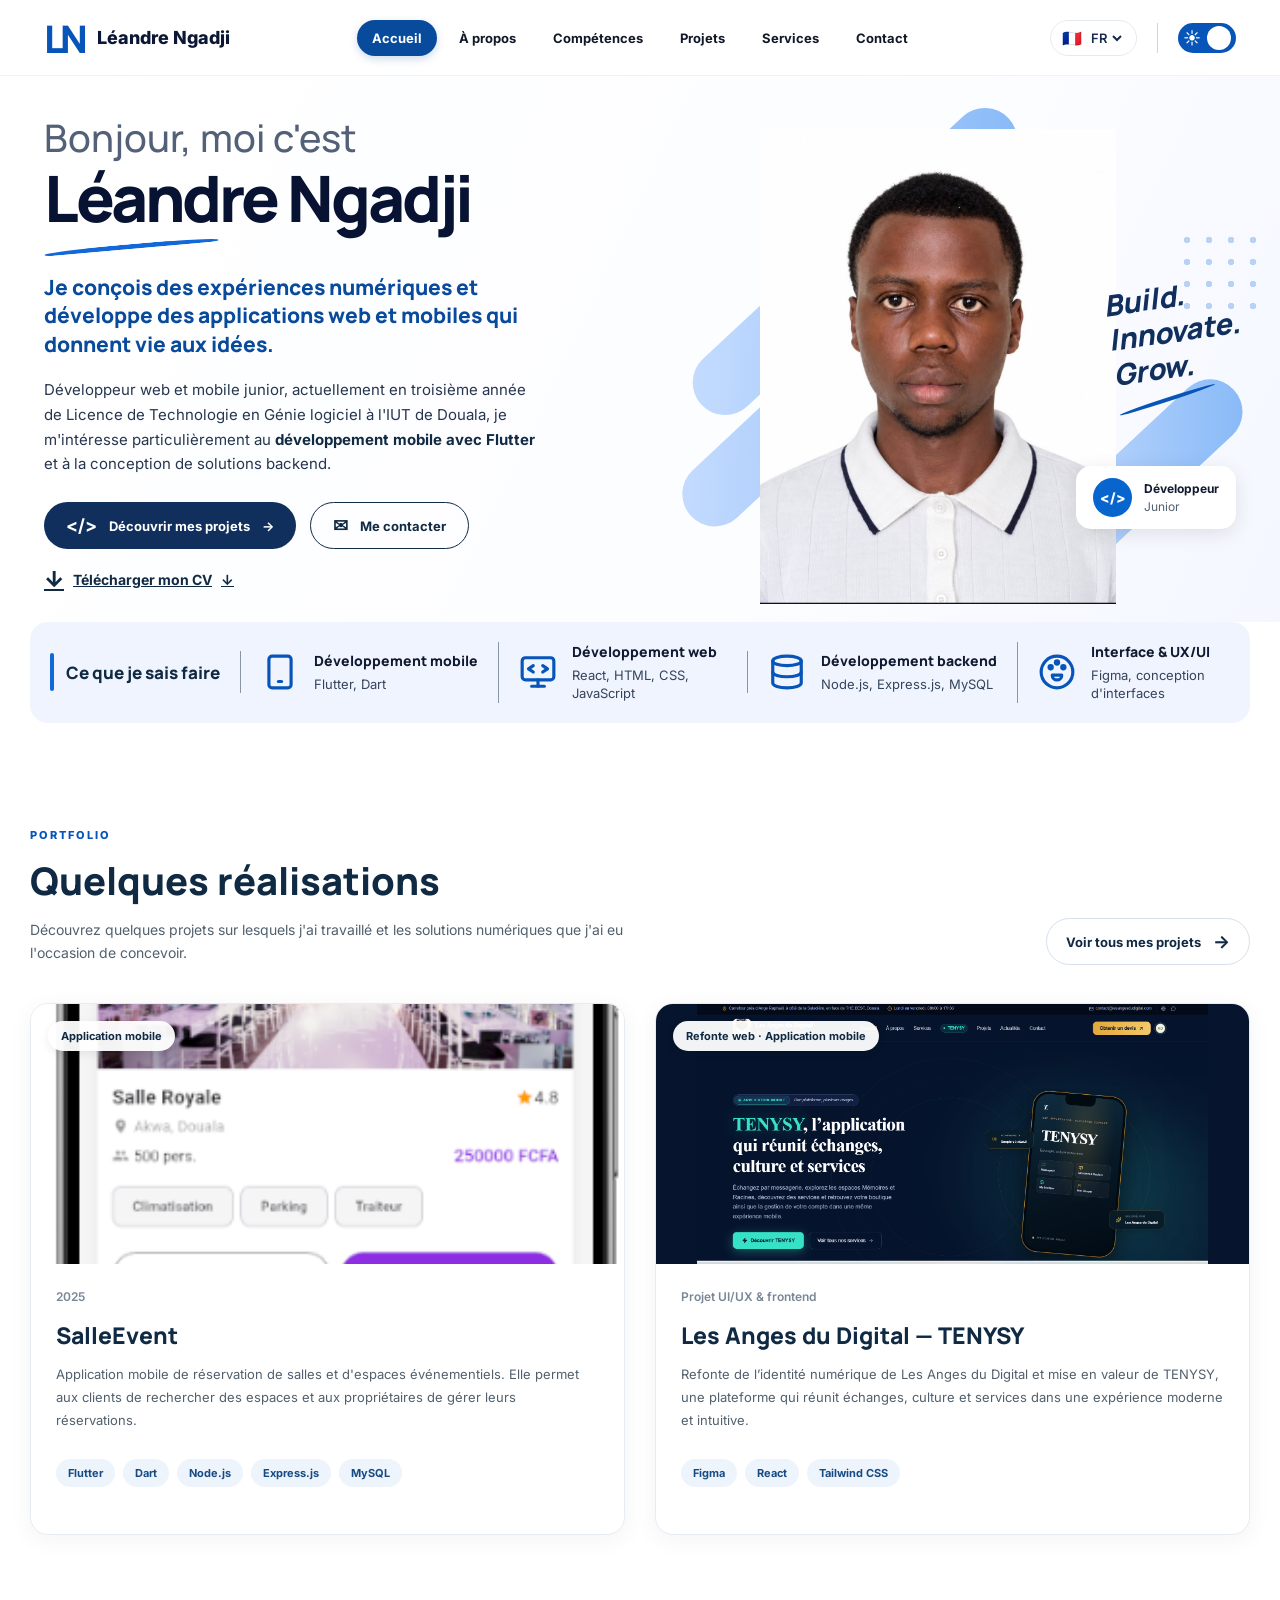
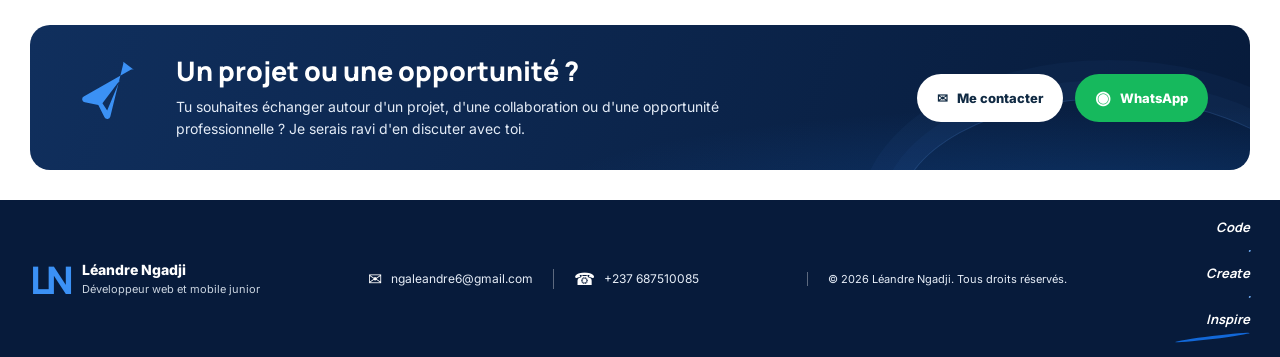
==== index.html @ 463a4f99 "final1" ====
<!DOCTYPE html>
<html lang="fr">

<head>
    <meta charset="UTF-8">
    <meta name="viewport" content="width=device-width, initial-scale=1.0">

    <meta name="description"
        content="Portfolio de Léandre Ngadji, développeur web et mobile junior spécialisé en Flutter, Dart, Node.js et Express.js à Douala, Cameroun.">

    <title>Léandre Ngadji | Développeur Mobile & Backend Junior</title>

    <!-- GOOGLE FONTS -->
    <link rel="preconnect" href="https://fonts.googleapis.com">
    <link rel="preconnect" href="https://fonts.gstatic.com" crossorigin>

    <link href="https://fonts.googleapis.com/css2?family=Inter:wght@400;500;600;700;800&family=Manrope:wght@400;500;600;700;800&display=swap"
        rel="stylesheet">

    <!-- CSS -->
    <link rel="stylesheet" href="assets/css/style.css">
</head>

<body>

    <!-- ================= NAVBAR ================= -->

    <header class="navbar">

        <div class="nav-container">

            <a href="index.html" class="logo" aria-label="Accueil — Léandre Ngadji">

                <span class="logo-icon">LN</span>

                <span class="logo-name">Léandre Ngadji</span>

            </a>

            <nav class="nav-menu" id="navMenu">

                <a href="index.html" class="nav-link active">Accueil</a>
                <a href="about.html" class="nav-link">À propos</a>
                <a href="skills.html" class="nav-link">Compétences</a>
                <a href="projects.html" class="nav-link">Projets</a>
                <a href="services.html" class="nav-link">Services</a>
                <a href="contact.html" class="nav-link">Contact</a>

            </nav>

            <div class="nav-options">

                <div class="language-selector">

                    <span>🇫🇷</span>

                    <select id="languageSelect" aria-label="Choisir la langue">
                        <option value="fr">FR</option>
                        <option value="en">EN</option>
                    </select>

                </div>

                <span class="nav-separator"></span>

                <button class="theme-toggle" id="themeToggle"
                    aria-label="Changer de thème">

                    <span class="theme-icon">☀</span>
                    <span class="theme-circle"></span>

                </button>

            </div>

            <button class="hamburger" id="hamburger"
                aria-label="Ouvrir le menu"
                aria-expanded="false">

                <span></span>
                <span></span>
                <span></span>

            </button>

        </div>

    </header>


    <main>

        <!-- ================= HERO ================= -->

        <section class="hero" id="accueil">

            <div class="hero-container">

                <div class="hero-content">

                    <p class="hero-greeting">
                        Bonjour, moi c'est
                    </p>

                    <h1>Léandre Ngadji</h1>

                    <div class="hero-underline"></div>

                    <h2 class="hero-headline">

                        Je conçois des expériences numériques
                        et développe des applications web et mobiles
                        qui donnent vie aux idées.

                    </h2>

                    <p class="hero-description">

                        Développeur web et mobile junior, actuellement
                        en troisième année de Licence de Technologie
                        en Génie logiciel à l'IUT de Douala,
                        je m'intéresse particulièrement au
                        <strong>développement mobile avec Flutter</strong>
                        et à la conception de solutions backend.

                    </p>

                    <div class="hero-actions">

                        <a href="projects.html" class="btn btn-primary">

                            <span class="btn-icon">&lt;/&gt;</span>

                            Découvrir mes projets

                            <span>→</span>

                        </a>

                        <a href="contact.html" class="btn btn-outline">

                            <span class="btn-icon">✉</span>

                            Me contacter

                        </a>

                    </div>

                    <a class="hero-cv" href="assets/docs/CV_Leandre_Ngadji.pdf" download="CV_Leandre_Ngadji.pdf" aria-label="Télécharger mon CV">

                        <span class="cv-icon">↓</span>
                        <span>Télécharger mon CV</span>
                        <span>↓</span>

                    </a>

                </div>


                <!-- PORTRAIT -->

                <div class="hero-visual">

                    <div class="hero-shape shape-one"></div>
                    <div class="hero-shape shape-two"></div>
                    <div class="hero-shape shape-three"></div>

                    <div class="hero-image-wrapper">

                        <img
                            src="assets/images/portrait.jpeg"
                            alt="Portrait professionnel de Léandre Ngadji"
                            class="hero-image">

                    </div>

                    <div class="hero-signature">

                        <span>Build.</span>
                        <span>Innovate.</span>
                        <span>Grow.</span>

                        <div class="signature-line"></div>

                    </div>

                    <div class="hero-badge">

                        <div class="badge-icon">&lt;/&gt;</div>

                        <div class="badge-text">

                            <strong>Développeur</strong>
                            <span>Junior</span>

                        </div>

                    </div>

                    <div class="hero-dots"></div>

                </div>

            </div>

        </section>


        <!-- ================= EXPERTISE ================= -->

        <section class="expertise" id="competences">

            <div class="expertise-container">

                <div class="expertise-title">

                    <span class="expertise-title-line"></span>

                    <h2>Ce que je sais faire</h2>

                </div>


                <!-- MOBILE -->

                <div class="expertise-item">

                    <div class="expertise-icon">

                        <svg viewBox="0 0 24 24" fill="none"
                            stroke="currentColor" stroke-width="2"
                            stroke-linecap="round" stroke-linejoin="round">

                            <rect x="5" y="2" width="14" height="20" rx="2"></rect>
                            <line x1="11" y1="18" x2="13" y2="18"></line>

                        </svg>

                    </div>

                    <div class="expertise-info">

                        <h3>Développement mobile</h3>
                        <p>Flutter, Dart</p>

                    </div>

                </div>


                <!-- WEB -->

                <div class="expertise-item">

                    <div class="expertise-icon">

                        <svg viewBox="0 0 24 24" fill="none"
                            stroke="currentColor" stroke-width="2"
                            stroke-linecap="round" stroke-linejoin="round">

                            <rect x="2" y="3" width="20" height="14" rx="2"></rect>
                            <path d="M8 21h8"></path>
                            <path d="M12 17v4"></path>
                            <path d="m9 8-3 2 3 2"></path>
                            <path d="m15 8 3 2-3 2"></path>

                        </svg>

                    </div>

                    <div class="expertise-info">

                        <h3>Développement web</h3>
                        <p>React, HTML, CSS, JavaScript</p>

                    </div>

                </div>


                <!-- BACKEND -->

                <div class="expertise-item">

                    <div class="expertise-icon">

                        <svg viewBox="0 0 24 24" fill="none"
                            stroke="currentColor" stroke-width="2"
                            stroke-linecap="round" stroke-linejoin="round">

                            <ellipse cx="12" cy="5" rx="9" ry="3"></ellipse>
                            <path d="M3 5v14c0 1.7 4 3 9 3s9-1.3 9-3V5"></path>
                            <path d="M3 12c0 1.7 4 3 9 3s9-1.3 9-3"></path>

                        </svg>

                    </div>

                    <div class="expertise-info">

                        <h3>Développement backend</h3>
                        <p>Node.js, Express.js, MySQL</p>

                    </div>

                </div>


                <!-- DESIGN -->

                <div class="expertise-item">

                    <div class="expertise-icon">

                        <svg viewBox="0 0 24 24" fill="none"
                            stroke="currentColor" stroke-width="2"
                            stroke-linecap="round" stroke-linejoin="round">

                            <circle cx="12" cy="12" r="10"></circle>
                            <circle cx="8" cy="9" r="1"></circle>
                            <circle cx="12" cy="6" r="1"></circle>
                            <circle cx="16" cy="9" r="1"></circle>
                            <path d="M12 17a3 3 0 0 0 3-3h-6a3 3 0 0 0 3 3z"></path>

                        </svg>

                    </div>

                    <div class="expertise-info">

                        <h3>Interface & UX/UI</h3>
                        <p>Figma, conception d'interfaces</p>

                    </div>

                </div>

            </div>

        </section>


        <!-- ================= PROJETS ================= -->

        <section class="projects-section" id="projets">

            <div class="projects-container">


                <!-- EN-TETE -->

                <div class="projects-header">

                    <div class="projects-heading">

                        <span class="section-label">PORTFOLIO</span>

                        <h2>Quelques réalisations</h2>

                        <p>
                            Découvrez quelques projets sur lesquels
                            j'ai travaillé et les solutions numériques
                            que j'ai eu l'occasion de concevoir.
                        </p>

                    </div>

                    <a href="projects.html" class="projects-all">

                        Voir tous mes projets

                        <span>→</span>

                    </a>

                </div>


                <!-- CARTES -->

                <div class="projects-grid">

                    <!-- PROJET SALLEEVENT -->

                    <article class="project-card">

                        <div class="project-image">

                            <img
                                src="assets/projects/salle-event.png"
                                alt="Aperçu de l'application mobile SalleEvent"
                                loading="lazy">

                            <span class="project-category">
                                Application mobile
                            </span>

                        </div>

                        <div class="project-content">

                            <div class="project-top">
                                <span class="project-period">2025</span>
                            </div>

                            <h3>SalleEvent</h3>

                            <p class="project-description">

                                Application mobile de réservation
                                de salles et d'espaces événementiels.
                                Elle permet aux clients de rechercher
                                des espaces et aux propriétaires
                                de gérer leurs réservations.

                            </p>


                            <div class="project-technologies">

                                <span>Flutter</span>
                                <span>Dart</span>
                                <span>Node.js</span>
                                <span>Express.js</span>
                                <span>MySQL</span>

                            </div>


                        </div>

                    </article>

                    <!-- PROJET LES ANGES DU DIGITAL / TENYSY -->

                    <article class="project-card">

                        <div class="project-image project-image-tenysy">

                            <img
                                src="assets/projects/TENYSY.png"
                                alt="Capture de la page d’accueil TENYSY présentant l’application mobile et ses espaces de services"
                                loading="lazy">

                            <span class="project-category">
                                Refonte web · Application mobile
                            </span>

                        </div>

                        <div class="project-content">

                            <div class="project-top">
                                <span class="project-period">Projet UI/UX &amp; frontend</span>
                            </div>

                            <h3>Les Anges du Digital — TENYSY</h3>

                            <p class="project-description">
                                Refonte de l’identité numérique de Les Anges du Digital et mise en valeur de TENYSY, une plateforme qui réunit échanges, culture et services dans une expérience moderne et intuitive.
                            </p>

                            <div class="project-technologies">
                                <span>Figma</span>
                                <span>React</span>
                                <span>Tailwind CSS</span>
                            </div>

                        </div>

                    </article>

                </div>

            </div>

        </section>

        <!-- ================= BANNIERE DE CONTACT ================= -->

        <section class="contact-banner" aria-labelledby="contactBannerTitle">
            <div class="contact-banner-inner">

                <div class="contact-banner-icon" aria-hidden="true">
                    <svg viewBox="0 0 24 24" fill="currentColor">
                        <path d="M21.7 3.3a1 1 0 0 0-1.05-.18L2.9 10.2a1.1 1.1 0 0 0 .08 2.08l4.6 1.55 1.55 4.6a1.1 1.1 0 0 0 2.08.08l7.08-17.75a1 1 0 0 0-.59-1.46ZM9.1 13.5l7.2-7.2-5.9 9.9-1.3-2.7Z"/>
                    </svg>
                </div>

                <div class="contact-banner-content">
                    <h2 id="contactBannerTitle">Un projet ou une opportunité ?</h2>
                    <p>
                        Tu souhaites échanger autour d'un projet, d'une collaboration
                        ou d'une opportunité professionnelle ? Je serais ravi d'en discuter avec toi.
                    </p>
                </div>

                <div class="contact-banner-actions">
                    <a href="contact.html" class="banner-button banner-button-light">
                        <span aria-hidden="true">✉</span>
                        Me contacter
                    </a>

                          <a href="https://wa.me/237687510085?text=Bonjour%20L%C3%A9andre%2C%20je%20vous%20contacte%20depuis%20votre%20portfolio."
                              class="banner-button banner-button-whatsapp"
                              target="_blank" rel="noopener noreferrer"
                              aria-label="Écrire à Léandre sur WhatsApp">
                        <span class="whatsapp-symbol" aria-hidden="true">◉</span>
                        WhatsApp
                    </a>
                </div>

            </div>
        </section>


        <!-- ================= FOOTER ================= -->

        <footer class="site-footer">
            <div class="footer-container">

                <a href="index.html" class="footer-brand" aria-label="Retour à l'accueil">
                    <span class="footer-logo">LN</span>
                    <span class="footer-brand-text">
                        <strong>Léandre Ngadji</strong>
                        <small>Développeur web et mobile junior</small>
                    </span>
                </a>

                <div class="footer-contact">
                    <a href="mailto:ngaleandre6@gmail.com" class="footer-contact-item">
                        <span aria-hidden="true">✉</span>
                        <span>ngaleandre6@gmail.com</span>
                    </a>

                    <a href="tel:+237687510085" class="footer-contact-item">
                        <span aria-hidden="true">☎</span>
                        <span>+237 687510085</span>
                    </a>
                </div>

                <p class="footer-copyright">
                    © 2026 Léandre Ngadji. Tous droits réservés.
                </p>

                <p class="footer-signature">
                    Code <span>·</span> Create <span>·</span> Inspire
                    <i></i>
                </p>

            </div>
        </footer>

    </main>


    <!-- JAVASCRIPT -->

    <script src="assets/js/main.js"></script>

</body>

</html>
---- assets/css/style.css ----
/* ==========================================
   1. VARIABLES
========================================== */

:root {
    --primary: #102A43;
    --secondary: #1F4E79;
    --blue: #0755B8;

    --white: #FFFFFF;
    --text: #172B4D;
    --gray: #52606D;

    --border: #E5EAF0;
    --background: #FFFFFF;
}


/* ==========================================
   2. RESET
========================================== */

* {
    margin: 0;
    padding: 0;
    box-sizing: border-box;
}

html {
    scroll-behavior: smooth;
}

body {
    font-family: 'Inter', sans-serif;
    background: var(--background);
    color: var(--text);
    overflow-x: hidden;
}

a {
    text-decoration: none;
    color: inherit;
}

button,
select {
    font-family: inherit;
}


/* ==========================================
   3. NAVBAR
========================================== */

.navbar {
    width: 100%;
    height: 76px;

    position: fixed;
    top: 0;
    left: 0;
    z-index: 1000;

    background: rgba(255, 255, 255, 0.92);
    backdrop-filter: blur(12px);

    border-bottom: 1px solid rgba(229, 234, 240, 0.6);
}

.nav-container {
    max-width: 1440px;
    height: 100%;

    margin: auto;
    padding: 0 44px;

    display: flex;
    align-items: center;
    justify-content: space-between;
}


/* LOGO */

.logo {
    display: flex;
    align-items: center;
    gap: 14px;
    flex-shrink: 0;
}

.logo-icon {
    font-family: 'Manrope', sans-serif;
    font-size: 38px;
    font-weight: 800;
    letter-spacing: -5px;
    color: var(--blue);
}

.logo-name {
    font-size: 18px;
    font-weight: 800;
    color: #0B1735;
}


/* NAVIGATION */

.nav-menu {
    display: flex;
    align-items: center;
    gap: 7px;
}

.nav-link {
    font-size: 13px;
    font-weight: 700;

    padding: 10px 15px;
    border-radius: 30px;

    color: #111827;
    transition: 0.3s ease;
}

.nav-link:hover {
    color: var(--blue);
    background: #EFF5FF;
}

.nav-link.active {
    background: #084A9B;
    color: white;
    box-shadow: 0 3px 8px rgba(8, 74, 155, 0.2);
}


/* OPTIONS */

.nav-options {
    display: flex;
    align-items: center;
    gap: 20px;
}


/* LANGUE */

.language-selector {
    display: flex;
    align-items: center;
    gap: 5px;

    padding: 7px 11px;

    border: 1px solid var(--border);
    border-radius: 25px;
}

.language-selector select {
    border: none;
    outline: none;
    background: transparent;

    font-size: 13px;
    font-weight: 600;
    color: var(--text);
    cursor: pointer;
}


/* SEPARATEUR */

.nav-separator {
    height: 30px;
    width: 1px;
    background: #CBD5E1;
}


/* THEME */

.theme-toggle {
    width: 58px;
    height: 30px;

    border: none;
    border-radius: 30px;
    background: #0755B8;

    display: flex;
    align-items: center;
    justify-content: space-between;

    padding: 3px 5px;
    cursor: pointer;
}

.theme-icon {
    color: white;
    font-size: 17px;
}

.theme-circle {
    width: 24px;
    height: 24px;

    border-radius: 50%;
    background: white;

    transition: 0.3s ease;
}


/* HAMBURGER */

.hamburger {
    display: none;
    background: none;
    border: none;
    cursor: pointer;
}

.hamburger span {
    display: block;

    width: 25px;
    height: 2px;

    margin: 5px;

    background: var(--primary);
    transition: 0.3s;
}


/* ==========================================
   4. HERO
========================================== */

.hero {
    width: 100%;
    min-height: 590px;

    padding-top: 76px;

    background: linear-gradient(
        115deg,
        #FFFFFF 0%,
        #FCFDFF 65%,
        #F4F7FF 100%
    );

    overflow: hidden;
}

.hero-container {
    max-width: 1440px;
    min-height: 514px;

    margin: auto;
    padding: 35px 44px 0;

    display: grid;
    grid-template-columns: 1fr 1fr;
    align-items: center;
}


/* HERO CONTENT */

.hero-content {
    position: relative;
    z-index: 5;
    padding-bottom: 30px;
}

.hero-greeting {
    font-family: 'Manrope', sans-serif;
    font-size: clamp(28px, 3vw, 38px);
    font-weight: 500;

    color: #526078;
    margin-bottom: 0;
}

.hero-content h1 {
    font-family: 'Manrope', sans-serif;
    font-size: clamp(43px, 5vw, 72px);

    line-height: 1.08;
    letter-spacing: -3px;
    font-weight: 800;

    color: #081333;
}

.hero-underline {
    width: 175px;
    height: 7px;

    margin-top: 12px;
    margin-bottom: 22px;

    border-top: 5px solid #1268D8;
    border-radius: 50%;

    transform: rotate(-5deg);
}

.hero-headline {
    max-width: 500px;

    font-family: 'Manrope', sans-serif;
    font-size: 21px;

    line-height: 1.35;
    font-weight: 800;

    color: #084A9B;
    margin-bottom: 20px;
}

.hero-description {
    max-width: 500px;

    font-size: 15px;
    line-height: 1.65;

    color: #26364F;
    margin-bottom: 25px;
}

.hero-description strong {
    font-weight: 700;
    color: #102A43;
}


/* HERO BUTTONS */

.hero-actions {
    display: flex;
    align-items: center;
    flex-wrap: wrap;
    gap: 14px;
}

.btn {
    min-height: 47px;

    display: inline-flex;
    align-items: center;
    justify-content: center;
    gap: 12px;

    padding: 0 22px;

    border-radius: 30px;

    font-size: 13px;
    font-weight: 700;

    transition: 0.3s ease;
}

.btn-primary {
    background: #102F5D;
    color: white;
}

.btn-primary:hover {
    background: #0755B8;
    transform: translateY(-3px);
    box-shadow: 0 8px 20px rgba(16, 47, 93, 0.2);
}

.btn-outline {
    border: 1.5px solid #102A43;
    color: #102A43;
    background: transparent;
}

.btn-outline:hover {
    background: #102A43;
    color: white;
    transform: translateY(-3px);
}

.btn-icon {
    font-size: 18px;
}


/* CV */

.hero-cv {
    display: inline-flex;
    align-items: center;
    gap: 9px;

    margin-top: 17px;

    font-size: 14px;
    font-weight: 700;

    color: #102A43;
    text-decoration: underline;

    cursor: pointer;
}

.hero-cv:hover,
.about-cv:hover {
    opacity: 0.9;
}

.cv-icon {
    font-size: 22px;
    font-weight: 800;
}


/* HERO VISUAL */

.hero-visual {
    height: 475px;

    position: relative;

    display: flex;
    align-items: flex-end;
    justify-content: center;
}

.hero-image-wrapper {
    width: 100%;
    height: 100%;

    position: relative;
    z-index: 2;

    display: flex;
    justify-content: center;
    align-items: flex-end;
}

.hero-image {
    width: auto;
    max-width: 100%;
    height: 100%;

    object-fit: contain;
    object-position: center bottom;

    position: relative;
    z-index: 2;
}


/* FORMES GRAPHIQUES */

.hero-shape {
    position: absolute;

    background: linear-gradient(
        135deg,
        #B9D4FF,
        #69A8F4
    );

    border-radius: 100px;
    opacity: 0.8;
}

.shape-one {
    width: 420px;
    height: 65px;

    top: 100px;
    left: 5px;

    transform: rotate(-43deg);
}

.shape-two {
    width: 380px;
    height: 65px;

    top: 225px;
    left: 0;

    transform: rotate(-43deg);
}

.shape-three {
    width: 240px;
    height: 65px;

    top: 310px;
    right: -30px;

    transform: rotate(-43deg);
}


/* SIGNATURE */

.hero-signature {
    position: absolute;

    right: -5px;
    top: 150px;

    z-index: 4;

    display: flex;
    flex-direction: column;

    font-family: 'Manrope', sans-serif;
    font-size: 29px;

    font-weight: 800;
    font-style: italic;
    line-height: 1.2;

    color: #102F5D;

    transform: rotate(-8deg);
}

.signature-line {
    width: 100px;
    height: 4px;

    margin-top: 13px;

    background: #0755B8;
    border-radius: 50%;

    transform: rotate(-10deg);
}


/* BADGE */

.hero-badge {
    position: absolute;

    right: 0;
    bottom: 75px;

    z-index: 5;

    display: flex;
    align-items: center;
    gap: 12px;

    padding: 12px 17px;

    background: white;
    border-radius: 15px;

    box-shadow: 0 5px 20px rgba(0, 0, 0, 0.1);
}

.badge-icon {
    width: 39px;
    height: 39px;

    display: flex;
    align-items: center;
    justify-content: center;

    border-radius: 50%;
    background: #0865CE;

    color: white;
    font-weight: 800;
    font-size: 14px;
}

.badge-text {
    display: flex;
    flex-direction: column;
    gap: 3px;

    font-size: 12px;
}

.badge-text strong {
    color: #101A30;
}

.badge-text span {
    color: #52606D;
}


/* POINTS DECORATIFS */

.hero-dots {
    position: absolute;

    width: 80px;
    height: 80px;

    top: 100px;
    right: -20px;

    z-index: 1;

    background-image: radial-gradient(
        #B9D1F5 3px,
        transparent 3px
    );

    background-size: 22px 22px;
}


/* ==========================================
   5. EXPERTISE
========================================== */

.expertise {
    width: 100%;
    padding: 0 30px 25px;
    background: var(--background);
}

.expertise-container {
    max-width: 1380px;
    min-height: 85px;

    margin: auto;
    padding: 20px;

    display: grid;

    grid-template-columns:
        1.1fr 1.3fr 1.7fr 1.7fr 1.4fr;

    align-items: center;

    background: #F0F4FF;
    border-radius: 18px;
}


/* TITRE */

.expertise-title {
    display: flex;
    align-items: center;
    gap: 12px;

    padding-right: 20px;
}

.expertise-title-line {
    width: 4px;
    height: 38px;

    background: #1268D8;
    border-radius: 5px;

    flex-shrink: 0;
}

.expertise-title h2 {
    font-family: 'Manrope', sans-serif;
    font-size: 17px;
    font-weight: 800;

    color: #102A43;
    white-space: nowrap;
}


/* ELEMENTS */

.expertise-item {
    min-height: 42px;

    padding: 0 20px;

    display: flex;
    align-items: center;
    gap: 15px;

    border-left: 1px solid #8995A8;

    transition: transform 0.3s ease;
}

.expertise-item:hover {
    transform: translateY(-3px);
}


/* ICONES */

.expertise-icon {
    width: 38px;
    height: 38px;

    flex-shrink: 0;
    color: #0755B8;
}

.expertise-icon svg {
    width: 100%;
    height: 100%;
}


/* INFORMATIONS */

.expertise-info h3 {
    font-family: 'Manrope', sans-serif;
    font-size: 14px;
    font-weight: 800;

    color: #101A30;
    margin-bottom: 5px;

    white-space: nowrap;
}

.expertise-info p {
    font-size: 13px;
    color: #35445C;
    line-height: 1.4;
}


/* ==========================================
   6. PROJETS
========================================== */

.projects-section {
    width: 100%;
    padding: 75px 30px 90px;
    background: var(--background);
}

.projects-container {
    max-width: 1380px;
    margin: auto;
}


/* EN-TETE */

.projects-header {
    display: flex;
    justify-content: space-between;
    align-items: flex-end;
    gap: 30px;

    margin-bottom: 38px;
}

.section-label {
    display: inline-block;

    font-size: 11px;
    font-weight: 800;
    letter-spacing: 2px;

    color: #0755B8;

    margin-bottom: 12px;
}

.projects-heading h2 {
    font-family: 'Manrope', sans-serif;
    font-size: clamp(28px, 3vw, 38px);
    font-weight: 800;

    color: #102A43;

    margin-bottom: 12px;
}

.projects-heading p {
    max-width: 600px;

    font-size: 14px;
    line-height: 1.7;

    color: #52606D;
}


/* LIEN TOUS LES PROJETS */

.projects-all {
    display: inline-flex;
    align-items: center;
    gap: 12px;

    flex-shrink: 0;

    padding: 12px 19px;

    border: 1px solid #D6E0EC;
    border-radius: 30px;

    color: #102A43;

    font-size: 13px;
    font-weight: 700;

    transition: 0.3s ease;
}

.projects-all:hover {
    background: #102F5D;
    border-color: #102F5D;
    color: white;

    transform: translateY(-3px);
}

.projects-all span {
    font-size: 18px;
}


/* GRILLE */

.projects-grid {
    display: grid;
    grid-template-columns: repeat(2, minmax(0, 1fr));
    gap: 30px;
}


/* CARTE */

.project-card {
    overflow: hidden;

    background: white;

    border: 1px solid #E7ECF3;
    border-radius: 18px;

    box-shadow: 0 5px 25px rgba(16, 42, 67, 0.05);

    transition: transform 0.3s ease, box-shadow 0.3s ease;
}

.project-card:hover {
    transform: translateY(-7px);

    box-shadow: 0 15px 35px rgba(16, 42, 67, 0.1);
}


/* IMAGE */

.project-image {
    height: 260px;

    position: relative;
    overflow: hidden;

    background: #EAF0F8;
}

.project-image img {
    width: 100%;
    height: 100%;

    display: block;

    object-fit: cover;

    transition: transform 0.5s ease;
}

.project-image-portrait {
    background: #eef3fa;
}

.project-image-tenysy {
    background: #06152d;
}

.project-image-landing {
    background: #f3f6f7;
}

.project-image-landing img {
    object-fit: contain;
}

.project-image-tenysy img {
    object-fit: contain;
}

.project-card:hover .project-image.project-image-tenysy img {
    transform: none;
}

.project-card:hover .project-image.project-image-landing img {
    transform: none;
}

.project-image img.portrait-project-image {
    width: auto;
    max-width: 100%;
    object-fit: contain;
}

.project-card:hover .project-image img {
    transform: scale(1.04);
}


/* CATEGORIE */

.project-category {
    position: absolute;

    top: 17px;
    left: 17px;

    padding: 8px 13px;

    background: rgba(255, 255, 255, 0.95);

    border-radius: 20px;

    color: #102A43;

    font-size: 11px;
    font-weight: 700;

    box-shadow: 0 3px 10px rgba(0, 0, 0, 0.08);
}


/* CONTENU */

.project-content {
    padding: 25px;
}

.project-top {
    display: flex;
    justify-content: space-between;
    align-items: center;

    margin-bottom: 15px;
}

.project-number {
    font-size: 11px;
    font-weight: 800;
    letter-spacing: 1px;

    color: #0755B8;
}

.project-period {
    font-size: 12px;
    font-weight: 600;

    color: #7A8797;
}

.project-content h3 {
    font-family: 'Manrope', sans-serif;
    font-size: 23px;
    font-weight: 800;

    color: #102A43;

    margin-bottom: 12px;
}

.project-description {
    min-height: 76px;

    font-size: 13px;
    line-height: 1.75;

    color: #52606D;

    margin-bottom: 20px;
}


/* TECHNOLOGIES */

.project-technologies {
    display: flex;
    flex-wrap: wrap;
    gap: 8px;

    margin-bottom: 22px;
}

.project-technologies span {
    padding: 7px 12px;

    border-radius: 20px;

    background: #EEF4FC;

    color: #164B84;

    font-size: 11px;
    font-weight: 700;
}


/* LIEN PROJET */

.project-link {
    display: inline-flex;
    align-items: center;
    gap: 10px;

    padding-top: 17px;

    border-top: 1px solid #E7ECF3;

    width: 100%;

    color: #0755B8;

    font-size: 13px;
    font-weight: 800;

    transition: 0.3s ease;
}

.project-link:hover {
    color: #102A43;
    gap: 16px;
}

.project-link span {
    font-size: 18px;
}


/* ==========================================
   7. RESPONSIVE TABLETTE
========================================== */

@media (min-width: 851px) and (max-width: 900px) {
    .navbar {
        height: 70px;
    }

    .nav-container {
        padding: 0 22px;
    }

    .nav-menu {
        position: absolute;
        top: 70px;
        left: 0;
        width: 100%;
        padding: 15px 22px;
        display: flex;
        flex-direction: column;
        align-items: stretch;
        gap: 5px;
        background: #fff;
        box-shadow: 0 10px 20px rgba(0, 0, 0, 0.05);
        opacity: 0;
        visibility: hidden;
        transform: translateY(-10px);
        transition: 0.3s ease;
    }

    .nav-menu.show {
        opacity: 1;
        visibility: visible;
        transform: translateY(0);
    }

    .nav-link {
        padding: 13px 15px;
        font-size: 14px;
    }

    .nav-options {
        margin-left: auto;
        margin-right: 20px;
    }

    .hamburger {
        width: 44px;
        height: 44px;
        display: grid;
        place-content: center;
        flex: 0 0 44px;
    }

    .hamburger span {
        width: 24px;
        margin: 3px 0;
    }
}

@media (max-width: 1100px) {

    .nav-container {
        padding: 0 25px;
    }

    .nav-menu {
        gap: 0;
    }

    .nav-link {
        padding: 9px 10px;
        font-size: 12px;
    }

    .nav-options {
        gap: 12px;
    }

    .hero-container {
        padding-left: 30px;
        padding-right: 30px;
    }

    .hero-content h1 {
        font-size: 52px;
    }

    .hero-headline {
        font-size: 18px;
    }

    .hero-description {
        font-size: 14px;
    }

    .hero-signature {
        right: -10px;
        font-size: 23px;
    }

    .hero-badge {
        right: -5px;
    }

    .expertise-container {
        grid-template-columns: repeat(2, 1fr);
        gap: 25px 10px;
        padding: 25px;
    }

    .expertise-title {
        grid-column: 1 / -1;
        padding-bottom: 15px;
        border-bottom: 1px solid #D5DEEF;
    }

    .expertise-item {
        border-left: none;
        padding: 0 10px;
    }

}


/* ==========================================
   8. RESPONSIVE MOBILE
========================================== */

@media (max-width: 850px) {

    /* NAVBAR */

    .navbar {
        height: 70px;
    }

    .nav-container {
        padding: 0 22px;
    }

    .nav-menu {
        position: absolute;

        top: 70px;
        left: 0;

        width: 100%;

        background: white;

        display: flex;
        flex-direction: column;
        align-items: stretch;

        padding: 15px 22px;
        gap: 5px;

        box-shadow: 0 10px 20px rgba(0, 0, 0, 0.05);

        opacity: 0;
        visibility: hidden;

        transform: translateY(-10px);

        transition: 0.3s ease;
    }

    .nav-menu.show {
        opacity: 1;
        visibility: visible;
        transform: translateY(0);
    }

    .nav-link {
        padding: 13px 15px;
        font-size: 14px;
    }

    .nav-options {
        margin-left: auto;
        margin-right: 20px;
    }

    .hamburger {
        width: 44px;
        height: 44px;
        display: grid;
        place-content: center;
        flex: 0 0 44px;
    }

    .hamburger span {
        width: 24px;
        margin: 3px 0;
    }


    /* HERO */

    .hero {
        padding-top: 70px;
    }

    .hero-container {
        grid-template-columns: 1fr;

        padding: 45px 30px 0;

        text-align: center;
    }

    .hero-content {
        padding-bottom: 10px;
    }

    .hero-greeting {
        font-size: 30px;
    }

    .hero-content h1 {
        font-size: clamp(42px, 9vw, 60px);
        letter-spacing: -2px;
    }

    .hero-underline {
        margin-left: auto;
        margin-right: auto;
    }

    .hero-headline {
        margin-left: auto;
        margin-right: auto;
        font-size: 20px;
    }

    .hero-description {
        margin-left: auto;
        margin-right: auto;
        font-size: 14px;
    }

    .hero-actions {
        justify-content: center;
    }

    .hero-cv {
        justify-content: center;
    }

    .hero-visual {
        height: 430px;
        max-width: 500px;
        width: 100%;

        margin: 30px auto 0;
    }

    .hero-signature {
        right: 0;
        top: 100px;
        font-size: 22px;
    }

    .hero-badge {
        right: 0;
        bottom: 45px;
    }

    /* PROJETS */

    .projects-section {
        padding: 60px 25px 70px;
    }

    .projects-grid {
        gap: 20px;
    }

    .project-image {
        height: 210px;
    }

    .project-content {
        padding: 20px;
    }

    .project-content h3 {
        font-size: 20px;
    }

    .project-description {
        min-height: 100px;
    }

}


/* ==========================================
   9. PETITS MOBILES
========================================== */

@media (max-width: 600px) {

    /* EXPERTISE */

    .expertise {
        padding: 0 16px 25px;
    }

    .expertise-container {
        grid-template-columns: 1fr;
        gap: 20px;
        padding: 22px 18px;
    }

    .expertise-title {
        grid-column: auto;
        padding-bottom: 15px;
    }

    .expertise-title h2 {
        font-size: 17px;
    }

    .expertise-item {
        padding: 0 5px 15px;
        border-left: none;
        border-bottom: 1px solid #D5DEEF;
    }

    .expertise-item:last-child {
        border-bottom: none;
        padding-bottom: 0;
    }

    .expertise-icon {
        width: 35px;
        height: 35px;
    }

    .expertise-info h3 {
        font-size: 14px;
        white-space: normal;
    }

    .expertise-info p {
        font-size: 12px;
    }


    /* PROJETS */

    .projects-section {
        padding: 50px 16px 60px;
    }

    .projects-header {
        flex-direction: column;
        align-items: flex-start;
        gap: 20px;

        margin-bottom: 28px;
    }

    .projects-heading h2 {
        font-size: 28px;
    }

    .projects-heading p {
        font-size: 13px;
    }

    .projects-all {
        font-size: 12px;
    }

    .projects-grid {
        grid-template-columns: 1fr;
        gap: 25px;
    }

    .project-image {
        height: 220px;
    }

    .project-content {
        padding: 22px;
    }

    .project-content h3 {
        font-size: 21px;
    }

    .project-description {
        min-height: auto;
    }

}


/* ==========================================
   10. TRES PETITS MOBILES
========================================== */

@media (max-width: 480px) {

    /* NAVBAR */

    .nav-container {
        padding: 0 16px;
    }

    .logo-icon {
        font-size: 32px;
    }

    .logo-name {
        font-size: 14px;
    }

    .nav-options {
        gap: 10px;
        margin-right: 12px;
    }

    .nav-separator {
        display: none;
    }

    .language-selector {
        padding: 5px 7px;
    }

    .theme-toggle {
        width: 45px;
        height: 26px;
    }

    .theme-circle {
        width: 20px;
        height: 20px;
    }


    /* HERO */

    .hero-container {
        padding: 35px 20px 0;
    }

    .hero-greeting {
        font-size: 25px;
    }

    .hero-content h1 {
        font-size: 42px;
    }

    .hero-headline {
        font-size: 18px;
    }

    .hero-description {
        font-size: 13px;
        line-height: 1.7;
    }

    .hero-actions {
        flex-direction: column;
        align-items: stretch;
    }

    .btn {
        width: 100%;
    }

    .hero-visual {
        height: 350px;
    }

    .hero-signature {
        right: -5px;
        top: 75px;
        font-size: 17px;
    }

    .hero-badge {
        right: -5px;
        bottom: 35px;
        padding: 9px 12px;
    }

    .badge-icon {
        width: 32px;
        height: 32px;
    }

    .hero-shape {
        opacity: 0.5;
    }


    /* PROJETS */

    .project-image {
        height: 190px;
    }

    .project-content {
        padding: 18px;
    }

}

@media (max-width: 360px) {
    .nav-container {
        padding-right: 12px;
        padding-left: 12px;
    }

    .logo {
        gap: 0;
    }

    .logo-name {
        display: none;
    }

    .nav-options {
        gap: 6px;
        margin-right: 8px;
    }

    .language-selector {
        padding: 4px 6px;
    }

    .theme-toggle {
        width: 42px;
    }
}


/* ==========================================
   11. MODE SOMBRE
========================================== */

body.dark-mode {
    --background: #0B1729;
    --text: #F1F5F9;

    background: var(--background);
    color: var(--text);
}

body.dark-mode .navbar {
    background: rgba(11, 23, 41, 0.94);
    border-bottom-color: #24354B;
}

body.dark-mode .logo-name,
body.dark-mode .nav-link,
body.dark-mode .hamburger span {
    color: #F1F5F9;
}

body.dark-mode .nav-link.active {
    background: #0755B8;
    color: white;
}

body.dark-mode .hero {
    background: linear-gradient(
        115deg,
        #0B1729,
        #142943
    );
}

body.dark-mode .hero-greeting,
body.dark-mode .hero-description {
    color: #CBD5E1;
}

body.dark-mode .hero-content h1 {
    color: #FFFFFF;
}

body.dark-mode .hero-description strong {
    color: #FFFFFF;
}

body.dark-mode .hero-cv {
    color: #FFFFFF;
}

body.dark-mode .btn-outline {
    color: white;
    border-color: white;
}

body.dark-mode .nav-menu {
    background: #0B1729;
}

body.dark-mode .language-selector select {
    color: white;
}

body.dark-mode .nav-separator {
    background: #52606D;
}

body.dark-mode .theme-toggle {
    background: #52606D;
}

body.dark-mode .theme-circle {
    transform: translateX(-25px);
}


/* EXPERTISE */

body.dark-mode .expertise-container {
    background: #172A43;
}

body.dark-mode .expertise-title h2,
body.dark-mode .expertise-info h3 {
    color: #FFFFFF;
}

body.dark-mode .expertise-info p {
    color: #CBD5E1;
}

body.dark-mode .expertise-item {
    border-color: #40536B;
}

body.dark-mode .expertise-title {
    border-color: #40536B;
}


/* PROJETS */

body.dark-mode .projects-section {
    background: #0B1729;
}

body.dark-mode .projects-heading h2,
body.dark-mode .project-content h3 {
    color: #FFFFFF;
}

body.dark-mode .projects-heading p,
body.dark-mode .project-description {
    color: #CBD5E1;
}

body.dark-mode .project-card {
    background: #172A43;
    border-color: #30445D;
}

body.dark-mode .project-technologies span {
    background: #243C5A;
    color: #B9D4FF;
}

body.dark-mode .project-link {
    border-color: #40536B;
    color: #83B9FF;
}

body.dark-mode .projects-all {
    color: #FFFFFF;
    border-color: #40536B;
}

body.dark-mode .projects-all:hover {
    background: #0755B8;
}

body.dark-mode .project-image {
    background: #243C5A;
}


/* ==========================================
   12. BANNIERE DE CONTACT
========================================== */

.contact-banner {
    width: 100%;
    padding: 0 30px 30px;
    background: var(--background);
}

.contact-banner-inner {
    position: relative;
    isolation: isolate;
    overflow: hidden;
    max-width: 1380px;
    min-height: 145px;
    margin: 0 auto;
    padding: 28px 42px;
    display: flex;
    align-items: center;
    gap: 28px;
    color: #FFFFFF;
    background:
        radial-gradient(ellipse at 90% 120%, rgba(25, 105, 200, 0.28), transparent 38%),
        linear-gradient(110deg, #102F5D 0%, #071B3B 100%);
    border-radius: 20px;
}

.contact-banner-inner::after {
    content: "";
    position: absolute;
    z-index: -1;
    width: 420px;
    height: 230px;
    right: -70px;
    bottom: -160px;
    border: 1px solid rgba(91, 157, 239, 0.22);
    border-radius: 50%;
    box-shadow: 0 0 0 18px rgba(91, 157, 239, 0.04),
                0 0 0 38px rgba(91, 157, 239, 0.04);
}

.contact-banner-icon {
    width: 76px;
    height: 76px;
    flex: 0 0 76px;
    display: flex;
    align-items: center;
    justify-content: center;
    color: #3B91F5;
    transform: rotate(-8deg);
}

.contact-banner-icon svg {
    width: 68px;
    height: 68px;
}

.contact-banner-content {
    flex: 1;
    min-width: 0;
}

.contact-banner-content h2 {
    margin-bottom: 8px;
    color: #FFFFFF;
    font-family: 'Manrope', sans-serif;
    font-size: clamp(20px, 2.1vw, 27px);
    font-weight: 800;
    line-height: 1.25;
}

.contact-banner-content p {
    max-width: 620px;
    color: #E4ECF7;
    font-size: 14px;
    line-height: 1.6;
}

.contact-banner-actions {
    display: flex;
    align-items: center;
    gap: 12px;
    flex-shrink: 0;
}

.banner-button {
    min-height: 48px;
    padding: 0 20px;
    display: inline-flex;
    align-items: center;
    justify-content: center;
    gap: 9px;
    border-radius: 28px;
    font-size: 13px;
    font-weight: 800;
    white-space: nowrap;
    transition: transform 0.25s ease, box-shadow 0.25s ease;
}

.banner-button:hover {
    transform: translateY(-3px);
    box-shadow: 0 8px 18px rgba(0, 0, 0, 0.18);
}

.banner-button-light {
    color: #102A43;
    background: #FFFFFF;
}

.banner-button-whatsapp {
    color: #FFFFFF;
    background: #16B95D;
}

.whatsapp-symbol {
    font-size: 18px;
    line-height: 1;
}


/* ==========================================
   13. FOOTER
========================================== */

.site-footer {
    width: 100%;
    color: #FFFFFF;
    background: #071B3B;
}

.footer-container {
    max-width: 1440px;
    min-height: 96px;
    margin: 0 auto;
    padding: 18px 30px;
    display: flex;
    align-items: center;
    justify-content: space-between;
    gap: 22px;
}

.footer-brand {
    display: flex;
    align-items: center;
    gap: 13px;
    flex-shrink: 0;
}

.footer-logo {
    color: #3B91F5;
    font-family: 'Manrope', sans-serif;
    font-size: 38px;
    font-weight: 800;
    letter-spacing: -5px;
}

.footer-brand-text {
    display: flex;
    flex-direction: column;
    gap: 4px;
}

.footer-brand-text strong {
    color: #FFFFFF;
    font-size: 14px;
    font-weight: 800;
}

.footer-brand-text small {
    color: #CBD5E1;
    font-size: 11px;
}

.footer-contact {
    display: flex;
    align-items: center;
    gap: 20px;
}

.footer-contact-item {
    display: inline-flex;
    align-items: center;
    gap: 9px;
    color: #E7EEF8;
    font-size: 12px;
    white-space: nowrap;
    transition: color 0.2s ease;
}

.footer-contact-item + .footer-contact-item {
    padding-left: 20px;
    border-left: 1px solid rgba(255, 255, 255, 0.35);
}

.footer-contact-item:hover {
    color: #75B5FF;
}

.footer-contact-item > span:first-child {
    color: #FFFFFF;
    font-size: 17px;
}

.footer-copyright {
    padding-left: 20px;
    border-left: 1px solid rgba(255, 255, 255, 0.35);
    color: #E7EEF8;
    font-size: 11px;
    white-space: nowrap;
}

.footer-signature {
    display: flex;
    flex-direction: column;
    align-items: flex-end;
    gap: 5px;
    color: #FFFFFF;
    font-family: 'Manrope', sans-serif;
    font-size: 13px;
    font-style: italic;
    font-weight: 700;
    white-space: nowrap;
}

.footer-signature span {
    color: #75B5FF;
}

.footer-signature i {
    width: 75px;
    height: 3px;
    margin-top: 3px;
    background: #1268D8;
    border-radius: 50%;
    transform: rotate(-7deg);
}


/* ==========================================
   14. RESPONSIVE CONTACT ET FOOTER
========================================== */

@media (max-width: 1100px) {
    .contact-banner-inner {
        padding: 26px 30px;
        gap: 18px;
    }

    .contact-banner-icon {
        width: 58px;
        height: 58px;
        flex-basis: 58px;
    }

    .contact-banner-icon svg {
        width: 54px;
        height: 54px;
    }

    .contact-banner-actions {
        gap: 8px;
    }

    .banner-button {
        padding: 0 14px;
        font-size: 12px;
    }

    .footer-container {
        flex-wrap: wrap;
        justify-content: center;
    }
}

@media (max-width: 850px) {
    .contact-banner {
        padding: 0 25px 25px;
    }

    .contact-banner-inner {
        flex-wrap: wrap;
        justify-content: center;
        text-align: center;
    }

    .contact-banner-content {
        flex-basis: calc(100% - 85px);
        text-align: left;
    }

    .contact-banner-actions {
        width: 100%;
        justify-content: center;
    }

    .footer-container {
        padding: 25px 22px;
        gap: 18px 25px;
    }

    .footer-contact {
        flex-wrap: wrap;
        justify-content: center;
    }
}

@media (max-width: 600px) {
    .contact-banner {
        padding: 0 16px 22px;
    }

    .contact-banner-inner {
        padding: 25px 20px;
        gap: 12px;
        border-radius: 16px;
    }

    .contact-banner-icon {
        width: 48px;
        height: 48px;
        flex-basis: 48px;
    }

    .contact-banner-icon svg {
        width: 46px;
        height: 46px;
    }

    .contact-banner-content {
        flex-basis: 100%;
        text-align: center;
    }

    .contact-banner-content h2 {
        font-size: 21px;
    }

    .contact-banner-content p {
        font-size: 13px;
    }

    .contact-banner-actions {
        flex-direction: column;
        align-items: stretch;
    }

    .banner-button {
        width: 100%;
    }

    .footer-container {
        flex-direction: column;
        text-align: center;
        padding: 28px 16px;
    }

    .footer-brand {
        justify-content: center;
    }

    .footer-contact {
        flex-direction: column;
        gap: 12px;
    }

    .footer-contact-item + .footer-contact-item {
        padding-left: 0;
        border-left: 0;
    }

    .footer-copyright {
        padding: 14px 0 0;
        border-left: 0;
        border-top: 1px solid rgba(255, 255, 255, 0.25);
        white-space: normal;
        line-height: 1.5;
    }

    .footer-signature {
        align-items: center;
    }
}


/* ==========================================
   15. MODE SOMBRE - CONTACT ET FOOTER
========================================== */

body.dark-mode .contact-banner {
    background: #0B1729;
}

body.dark-mode .site-footer {
    background: #050F20;
}


/* ==========================================
   16. PAGE À PROPOS
========================================== */

.about-page {
    --about-ink: #101a3a;
    --about-blue: #0755b8;
    --about-muted: #34425c;
}

.about-page .nav-link.active {
    position: relative;
    background: transparent;
    color: var(--about-ink);
    box-shadow: none;
}

.about-page .nav-link.active::after {
    content: "";
    position: absolute;
    right: 15px;
    bottom: 4px;
    left: 15px;
    height: 3px;
    border-radius: 3px;
    background: var(--about-blue);
}

.about-main {
    max-width: 1440px;
    min-height: calc(100vh - 172px);
    margin: 0 auto;
    padding: 76px 42px 22px;
    background:
        radial-gradient(ellipse at 86% 28%, rgba(216, 231, 255, 0.58), transparent 34%),
        linear-gradient(115deg, #fff 0%, #fbfcff 62%, #f3f7ff 100%);
}

.about-intro {
    min-height: 390px;
    display: grid;
    grid-template-columns: minmax(0, 1fr) minmax(390px, 0.94fr);
    align-items: center;
    gap: 20px;
}

.about-copy {
    position: relative;
    z-index: 3;
    max-width: 570px;
    padding: 18px 0 25px 20px;
}

.about-eyebrow {
    display: inline-flex;
    align-items: center;
    min-height: 30px;
    margin-bottom: 8px;
    padding: 5px 16px;
    border-radius: 24px;
    color: #fff;
    background: linear-gradient(100deg, #1268d8, #4a91ef);
    font-size: 13px;
    font-weight: 700;
}

.about-copy h1 {
    margin-bottom: 13px;
    color: var(--about-ink);
    font-family: 'Manrope', sans-serif;
    font-size: clamp(42px, 5vw, 61px);
    font-weight: 800;
    letter-spacing: -2.7px;
    line-height: 1.08;
}

.about-lead {
    max-width: 520px;
    margin-bottom: 20px;
    color: #172342;
    font-family: 'Manrope', sans-serif;
    font-size: clamp(17px, 1.7vw, 21px);
    font-weight: 800;
    line-height: 1.35;
}

.about-paragraph {
    max-width: 535px;
    margin-bottom: 13px;
    color: var(--about-muted);
    font-size: 14px;
    line-height: 1.55;
}

.about-cv {
    min-height: 43px;
    margin-top: 4px;
    padding: 0 22px;
    display: inline-flex;
    align-items: center;
    gap: 12px;
    border-radius: 26px;
    color: #fff;
    background: #102f5d;
    box-shadow: 0 7px 16px rgba(16, 47, 93, 0.16);
    font-size: 13px;
    font-weight: 800;
    transition: transform 0.2s ease, background 0.2s ease;
}

.about-cv:hover {
    transform: translateY(-2px);
    background: var(--about-blue);
}

.about-cv span {
    font-size: 18px;
}

.about-portrait {
    position: relative;
    align-self: stretch;
    min-height: 390px;
    overflow: hidden;
    display: flex;
    justify-content: center;
    align-items: flex-end;
}

.about-portrait img {
    position: relative;
    z-index: 2;
    width: min(72%, 370px);
    height: 100%;
    object-fit: cover;
    object-position: center 22%;
    transform: translateX(-7%);
    -webkit-mask-image: linear-gradient(to bottom, #000 0%, #000 83%, transparent 100%);
    mask-image: linear-gradient(to bottom, #000 0%, #000 83%, transparent 100%);
}

.about-shape {
    position: absolute;
    z-index: 1;
    display: block;
    border-radius: 90px;
    background: linear-gradient(135deg, rgba(197, 219, 255, 0.5), rgba(92, 153, 241, 0.75));
    transform: rotate(42deg);
}

.about-shape-one {
    width: 340px;
    height: 64px;
    top: 62px;
    left: 7%;
}

.about-shape-two {
    width: 400px;
    height: 68px;
    top: 205px;
    left: 0;
    background: linear-gradient(135deg, rgba(98, 157, 241, 0.8), rgba(196, 221, 255, 0.56));
}

.about-shape-three {
    width: 190px;
    height: 54px;
    top: 100px;
    right: 8%;
    opacity: 0.58;
}

.about-signature {
    position: absolute;
    z-index: 4;
    top: 92px;
    right: 0;
    display: flex;
    flex-direction: column;
    color: #103f8f;
    font-family: 'Manrope', sans-serif;
    font-size: clamp(21px, 2.4vw, 31px);
    font-style: italic;
    font-weight: 800;
    line-height: 1.15;
    transform: rotate(-8deg);
}

.about-signature i {
    width: 92px;
    height: 3px;
    margin: 9px 0 0 4px;
    border-radius: 50%;
    background: #0755b8;
    transform: rotate(-8deg);
}

.about-dots {
    position: absolute;
    top: 28px;
    right: 0;
    width: 82px;
    height: 88px;
    background-image: radial-gradient(#a9c8f3 2px, transparent 2px);
    background-size: 17px 17px;
}

.about-highlights {
    position: relative;
    z-index: 5;
    min-height: 78px;
    display: grid;
    grid-template-columns: repeat(4, minmax(0, 1fr));
    align-items: center;
    border: 1px solid rgba(226, 234, 247, 0.85);
    border-radius: 17px;
    background: rgba(248, 250, 255, 0.92);
    box-shadow: 0 8px 26px rgba(23, 55, 102, 0.07);
}

.about-highlight {
    min-height: 50px;
    padding: 8px 19px;
    display: flex;
    align-items: center;
    gap: 14px;
}

.about-highlight + .about-highlight {
    border-left: 1px solid #d5deed;
}

.highlight-icon {
    width: 34px;
    height: 34px;
    flex: 0 0 34px;
    color: #0755b8;
}

.highlight-icon svg {
    width: 100%;
    height: 100%;
}

.highlight-copy {
    display: flex;
    flex-direction: column;
    gap: 4px;
    min-width: 0;
}

.highlight-copy strong {
    color: #172342;
    font-family: 'Manrope', sans-serif;
    font-size: 13px;
    font-weight: 800;
}

.highlight-copy small {
    color: #526078;
    font-size: 11px;
    line-height: 1.35;
}

.about-mission {
    min-height: 112px;
    padding: 21px 20px 10px;
    display: grid;
    grid-template-columns: 0.8fr 1.2fr;
    align-items: center;
    gap: 28px;
}

.mission-copy h2 {
    position: relative;
    margin-bottom: 6px;
    padding-left: 10px;
    color: #172342;
    font-family: 'Manrope', sans-serif;
    font-size: 22px;
    font-weight: 800;
}

.mission-copy h2::before {
    content: "";
    position: absolute;
    top: 3px;
    bottom: 3px;
    left: 0;
    width: 3px;
    border-radius: 3px;
    background: #1268d8;
}

.mission-copy p {
    max-width: 400px;
    color: #34425c;
    font-size: 13px;
    line-height: 1.5;
}

.mission-quote {
    min-height: 76px;
    margin: 0;
    padding: 14px 24px;
    display: flex;
    align-items: center;
    gap: 21px;
    border-radius: 16px;
    background: linear-gradient(105deg, #eef4ff, #f7f9ff);
}

.quote-mark {
    color: #1268d8;
    font-family: Georgia, serif;
    font-size: 61px;
    font-weight: 700;
    line-height: 0.8;
}

.mission-quote p {
    margin-bottom: 5px;
    color: #172342;
    font-size: 13px;
    font-weight: 800;
}

.mission-quote cite {
    color: #34425c;
    font-size: 11px;
    font-style: normal;
}

body.dark-mode .about-page,
body.dark-mode.about-page {
    --about-ink: #f1f5f9;
    --about-muted: #cbd5e1;
}

body.dark-mode .about-main {
    background: radial-gradient(ellipse at 86% 28%, rgba(27, 57, 98, 0.5), transparent 34%),
        linear-gradient(115deg, #0b1729 0%, #101f36 100%);
}

body.dark-mode .about-page .nav-link.active,
body.dark-mode .about-lead,
body.dark-mode .highlight-copy strong,
body.dark-mode .mission-copy h2,
body.dark-mode .mission-quote p {
    color: #f1f5f9;
}

body.dark-mode .about-paragraph,
body.dark-mode .highlight-copy small,
body.dark-mode .mission-copy p,
body.dark-mode .mission-quote cite {
    color: #cbd5e1;
}

body.dark-mode .about-highlights {
    border-color: #30445d;
    background: rgba(23, 42, 67, 0.94);
}

body.dark-mode .about-highlight + .about-highlight {
    border-color: #40536b;
}

body.dark-mode .mission-quote {
    background: linear-gradient(105deg, #172a43, #1d3453);
}

@media (max-width: 1050px) {
    .about-main {
        padding-right: 28px;
        padding-left: 28px;
    }

    .about-intro {
        grid-template-columns: minmax(0, 1fr) minmax(330px, 0.9fr);
    }

    .about-highlight {
        padding-right: 12px;
        padding-left: 12px;
        gap: 10px;
    }
}

@media (max-width: 850px) {
    .about-main {
        padding-top: 88px;
    }

    .about-intro {
        min-height: 0;
        grid-template-columns: 1fr;
        gap: 0;
    }

    .about-copy {
        padding-left: 0;
    }

    .about-portrait {
        width: min(100%, 520px);
        min-height: 340px;
        margin: 0 auto;
    }

    .about-signature {
        right: 5%;
        font-size: 22px;
    }

    .about-highlights {
        grid-template-columns: repeat(2, minmax(0, 1fr));
        padding: 6px 0;
    }

    .about-highlight:nth-child(3) {
        border-left: 0;
    }

    .about-highlight:nth-child(n + 3) {
        border-top: 1px solid #d5deed;
    }

    body.dark-mode .about-highlight:nth-child(n + 3) {
        border-color: #40536b;
    }
}

@media (max-width: 600px) {
    .about-main {
        padding: 84px 18px 20px;
    }

    .about-intro {
        grid-template-columns: 1fr;
    }

    .about-copy {
        padding: 12px 0 0;
    }

    .about-copy h1 {
        font-size: 43px;
    }

    .about-lead {
        font-size: 18px;
    }

    .about-paragraph {
        font-size: 13px;
    }

    .about-portrait {
        min-height: 315px;
        margin-top: 3px;
    }

    .about-portrait img {
        width: min(76%, 310px);
    }

    .about-signature {
        top: 75px;
        right: 4%;
        font-size: 20px;
    }

    .about-shape-one {
        left: 0;
        width: 270px;
    }

    .about-shape-two {
        width: 310px;
    }

    .about-highlights {
        margin-top: 10px;
    }

    .about-highlight {
        padding: 9px 10px;
        gap: 8px;
    }

    .highlight-icon {
        width: 29px;
        height: 29px;
        flex-basis: 29px;
    }

    .highlight-copy strong {
        font-size: 12px;
    }

    .highlight-copy small {
        font-size: 10px;
    }

    .about-mission {
        grid-template-columns: 1fr;
        gap: 14px;
        padding: 22px 4px 4px;
    }

    .mission-quote {
        padding: 13px 17px;
        gap: 14px;
    }
}

@media (max-width: 380px) {
    .about-main {
        padding-right: 14px;
        padding-left: 14px;
    }

    .about-highlights {
        grid-template-columns: 1fr;
    }

    .about-highlight + .about-highlight,
    .about-highlight:nth-child(3) {
        border-top: 1px solid #d5deed;
        border-left: 0;
    }

    body.dark-mode .about-highlight + .about-highlight,
    body.dark-mode .about-highlight:nth-child(3) {
        border-color: #40536b;
    }
}


/* ==========================================
   19. PAGE CONTACT
========================================== */

.contact-page {
    --contact-ink: #101a3a;
    --contact-blue: #0755b8;
    --contact-muted: #526078;
}

.contact-page .nav-link.active {
    position: relative;
    background: transparent;
    color: var(--contact-ink);
    box-shadow: none;
}

.contact-page .nav-link.active::after {
    content: "";
    position: absolute;
    right: 15px;
    bottom: 4px;
    left: 15px;
    height: 3px;
    border-radius: 3px;
    background: var(--contact-blue);
}

.contact-main {
    max-width: 1440px;
    min-height: calc(100vh - 172px);
    margin: 0 auto;
    padding: 112px 48px 58px;
    background:
        radial-gradient(ellipse at 87% 35%, rgba(218, 233, 255, 0.48), transparent 34%),
        linear-gradient(115deg, #fff 0%, #fbfcff 62%, #f3f7ff 100%);
}

.contact-heading {
    margin-bottom: 48px;
}

.contact-eyebrow {
    margin-bottom: 13px;
    color: #0755b8;
    font-family: 'Manrope', sans-serif;
    font-size: 15px;
    font-weight: 800;
    letter-spacing: 0.4px;
    text-transform: uppercase;
}

.contact-eyebrow span {
    margin-right: 7px;
    font-size: 18px;
}

.contact-heading h1 {
    margin-bottom: 14px;
    color: var(--contact-ink);
    font-family: 'Manrope', sans-serif;
    font-size: clamp(40px, 5vw, 61px);
    font-weight: 800;
    letter-spacing: -2.4px;
    line-height: 1.1;
}

.contact-heading > p:last-child {
    color: #164b84;
    font-family: 'Manrope', sans-serif;
    font-size: clamp(18px, 2.2vw, 24px);
    font-weight: 800;
    line-height: 1.45;
}

.contact-layout {
    display: grid;
    grid-template-columns: minmax(0, 1fr);
    align-items: start;
    max-width: 900px;
}

.contact-details {
    padding: 25px 0 15px;
}

.contact-details h2,
.contact-form h2 {
    margin-bottom: 27px;
    color: #172342;
    font-family: 'Manrope', sans-serif;
    font-size: 27px;
    font-weight: 800;
    letter-spacing: -0.5px;
}

.contact-details-list {
    margin: 0;
    padding: 0;
    display: flex;
    flex-direction: column;
    gap: 27px;
    list-style: none;
}

.contact-details-list li {
    display: flex;
    align-items: center;
    gap: 18px;
}

.contact-detail-icon {
    width: 42px;
    height: 42px;
    flex: 0 0 42px;
    display: grid;
    place-items: center;
    color: #0755b8;
    filter: drop-shadow(0 5px 5px rgba(7, 85, 184, 0.16));
}

.contact-detail-icon svg {
    width: 100%;
    height: 100%;
}

.contact-details-list li > div {
    display: flex;
    flex-direction: column;
    gap: 4px;
}

.contact-phone-actions {
    display: flex;
    align-items: center;
    flex-wrap: wrap;
    gap: 12px;
}

.contact-detail-label {
    color: #748198;
    font-size: 12px;
    font-weight: 600;
}

.contact-details-list a,
.contact-detail-value {
    color: #172342;
    font-family: 'Manrope', sans-serif;
    font-size: clamp(16px, 1.65vw, 20px);
    font-weight: 800;
    overflow-wrap: anywhere;
    transition: color 0.2s ease;
}

.contact-details-list a:hover {
    color: #0755b8;
}

.contact-details-list .contact-whatsapp {
    min-height: 36px;
    padding: 0 13px;
    display: inline-flex;
    align-items: center;
    justify-content: center;
    gap: 7px;
    border-radius: 22px;
    color: #fff;
    background: #16a85a;
    font-family: 'Inter', sans-serif;
    font-size: 12px;
    font-weight: 800;
    text-decoration: none;
    transition: transform 0.2s ease, background 0.2s ease;
}

.contact-details-list .contact-whatsapp:hover {
    transform: translateY(-2px);
    color: #fff;
    background: #128c4a;
}

.contact-whatsapp svg {
    width: 18px;
    height: 18px;
}

.contact-availability {
    margin-top: 37px;
    padding: 14px 16px;
    display: flex;
    align-items: center;
    gap: 11px;
    border: 1px solid #dfeaf9;
    border-radius: 13px;
    background: rgba(239, 246, 255, 0.72);
}

.availability-dot {
    width: 10px;
    height: 10px;
    flex: 0 0 10px;
    border-radius: 50%;
    background: #20b66b;
    box-shadow: 0 0 0 4px rgba(32, 182, 107, 0.12);
}

.contact-availability p {
    color: #34425c;
    font-size: 12px;
    line-height: 1.45;
}

.contact-form {
    padding: 30px;
    border: 1px solid rgba(226, 234, 247, 0.95);
    border-radius: 20px;
    background: rgba(255, 255, 255, 0.94);
    box-shadow: 0 12px 32px rgba(23, 55, 102, 0.08);
}

.contact-form h2 {
    margin-bottom: 8px;
    font-size: 25px;
}

.contact-form-intro {
    margin-bottom: 22px;
    color: #63718a;
    font-size: 13px;
    line-height: 1.55;
}

.contact-form-row {
    display: grid;
    grid-template-columns: repeat(2, minmax(0, 1fr));
    gap: 14px;
}

.contact-field {
    margin-bottom: 16px;
    display: flex;
    flex-direction: column;
    gap: 7px;
}

.contact-field > span {
    color: #25334e;
    font-size: 12px;
    font-weight: 700;
}

.contact-field input,
.contact-field textarea {
    width: 100%;
    min-height: 47px;
    padding: 12px 14px;
    border: 1px solid #dce5f1;
    border-radius: 10px;
    outline: none;
    color: #172342;
    background: #fbfcff;
    font: inherit;
    font-size: 13px;
    transition: border-color 0.2s ease, box-shadow 0.2s ease, background 0.2s ease;
}

.contact-field textarea {
    min-height: 130px;
    resize: vertical;
    line-height: 1.55;
}

.contact-field input::placeholder,
.contact-field textarea::placeholder {
    color: #8a96aa;
}

.contact-field input:focus,
.contact-field textarea:focus {
    border-color: #4289e6;
    background: #fff;
    box-shadow: 0 0 0 3px rgba(7, 85, 184, 0.1);
}

.contact-submit {
    min-height: 48px;
    padding: 0 22px;
    display: inline-flex;
    align-items: center;
    justify-content: center;
    gap: 14px;
    border: 0;
    border-radius: 28px;
    color: #fff;
    background: #102f5d;
    box-shadow: 0 6px 15px rgba(16, 47, 93, 0.17);
    cursor: pointer;
    font-family: inherit;
    font-size: 13px;
    font-weight: 800;
    transition: transform 0.2s ease, background 0.2s ease;
}

.contact-submit:hover {
    transform: translateY(-2px);
    background: #0755b8;
}

.contact-submit span {
    font-size: 19px;
}

.contact-form-note {
    margin-top: 12px;
    color: #748198;
    font-size: 11px;
    line-height: 1.45;
}

body.dark-mode .contact-main {
    background: radial-gradient(ellipse at 87% 35%, rgba(27, 57, 98, 0.45), transparent 34%),
        linear-gradient(115deg, #0b1729 0%, #101f36 100%);
}

body.dark-mode .contact-page .nav-link.active,
body.dark-mode .contact-heading h1,
body.dark-mode .contact-details h2,
body.dark-mode .contact-form h2,
body.dark-mode .contact-details-list a,
body.dark-mode .contact-detail-value,
body.dark-mode .contact-field > span {
    color: #f1f5f9;
}

body.dark-mode .contact-heading > p:last-child {
    color: #a9cdfb;
}

body.dark-mode .contact-detail-label,
body.dark-mode .contact-form-intro,
body.dark-mode .contact-form-note {
    color: #aebbd0;
}

body.dark-mode .contact-availability {
    border-color: #30445d;
    background: #172a43;
}

body.dark-mode .contact-availability p,
body.dark-mode .contact-field input,
body.dark-mode .contact-field textarea {
    color: #e2e8f0;
}

body.dark-mode .contact-form {
    border-color: #30445d;
    background: #172a43;
}

body.dark-mode .contact-field input,
body.dark-mode .contact-field textarea {
    border-color: #40536b;
    background: #102039;
}

body.dark-mode .contact-field input:focus,
body.dark-mode .contact-field textarea:focus {
    border-color: #438ce8;
    background: #142943;
}

@media (max-width: 850px) {
    .contact-main {
        padding: 100px 28px 42px;
    }

    .contact-heading {
        margin-bottom: 34px;
    }

    .contact-layout {
        gap: 28px;
    }

    .contact-form {
        padding: 24px;
    }

    .contact-details h2,
    .contact-form h2 {
        font-size: 22px;
    }

    .contact-details-list {
        gap: 22px;
    }
}

@media (max-width: 600px) {
    .contact-main {
        padding: 92px 18px 34px;
    }

    .contact-heading {
        margin-bottom: 27px;
    }

    .contact-eyebrow {
        font-size: 13px;
    }

    .contact-heading h1 {
        font-size: 39px;
        letter-spacing: -1.8px;
    }

    .contact-heading > p:last-child {
        font-size: 17px;
    }

    .contact-heading-break {
        display: none;
    }

    .contact-layout {
        grid-template-columns: 1fr;
        gap: 20px;
    }

    .contact-details {
        padding: 0 0 5px;
    }

    .contact-details h2 {
        margin-bottom: 20px;
    }

    .contact-details-list {
        gap: 19px;
    }

    .contact-details-list a,
    .contact-detail-value {
        font-size: 16px;
    }

    .contact-availability {
        margin-top: 23px;
    }

    .contact-form {
        padding: 21px 17px;
        border-radius: 16px;
    }

    .contact-form h2 {
        margin-bottom: 7px;
    }

    .contact-form-row {
        grid-template-columns: 1fr;
        gap: 0;
    }

    .contact-submit {
        width: 100%;
    }
}

@media (max-width: 380px) {
    .contact-main {
        padding-right: 14px;
        padding-left: 14px;
    }

    .contact-heading h1 {
        font-size: 34px;
    }
}


/* ==========================================
   18. PAGE SERVICES
========================================== */

.services-page {
    --services-ink: #101a3a;
    --services-blue: #0755b8;
    --services-muted: #34425c;
}

.services-page .nav-link.active {
    position: relative;
    background: transparent;
    color: var(--services-ink);
    box-shadow: none;
}

.services-page .nav-link.active::after {
    content: "";
    position: absolute;
    right: 15px;
    bottom: 4px;
    left: 15px;
    height: 3px;
    border-radius: 3px;
    background: var(--services-blue);
}

.services-main {
    max-width: 1440px;
    min-height: calc(100vh - 172px);
    margin: 0 auto;
    padding: 98px 48px 42px;
    background:
        radial-gradient(ellipse at 83% 12%, rgba(218, 233, 255, 0.62), transparent 31%),
        linear-gradient(115deg, #fff 0%, #fbfcff 62%, #f3f7ff 100%);
}

.services-hero {
    min-height: 185px;
    display: flex;
    align-items: center;
}

.services-heading {
    position: relative;
    z-index: 3;
    padding: 0 0 15px 10px;
}

.services-eyebrow {
    margin-bottom: 11px;
    color: #0755b8;
    font-family: 'Manrope', sans-serif;
    font-size: 15px;
    font-weight: 800;
    letter-spacing: 0.3px;
    text-transform: uppercase;
}

.services-eyebrow span {
    margin-right: 7px;
    font-size: 18px;
}

.services-heading h1 {
    margin-bottom: 12px;
    color: var(--services-ink);
    font-family: 'Manrope', sans-serif;
    font-size: clamp(38px, 4.2vw, 55px);
    font-weight: 800;
    letter-spacing: -2px;
    line-height: 1.12;
}

.services-intro {
    color: #164b84;
    font-family: 'Manrope', sans-serif;
    font-size: clamp(18px, 2vw, 22px);
    font-weight: 800;
    line-height: 1.4;
}

.services-grid {
    display: grid;
    grid-template-columns: repeat(3, minmax(0, 1fr));
    gap: 22px;
}

.service-card {
    min-height: 266px;
    padding: 22px 24px 19px;
    display: flex;
    flex-direction: column;
    align-items: center;
    text-align: center;
    border: 1px solid rgba(226, 234, 247, 0.94);
    border-radius: 20px;
    background: rgba(255, 255, 255, 0.94);
    box-shadow: 0 9px 24px rgba(23, 55, 102, 0.07);
    transition: transform 0.25s ease, box-shadow 0.25s ease;
}

.service-card:hover {
    transform: translateY(-5px);
    box-shadow: 0 15px 30px rgba(23, 55, 102, 0.12);
}

.service-icon {
    width: 48px;
    height: 48px;
    margin-bottom: 12px;
    display: grid;
    place-items: center;
    color: #0755b8;
    filter: drop-shadow(0 6px 5px rgba(7, 85, 184, 0.2));
}

.service-icon svg {
    width: 100%;
    height: 100%;
}

.service-globe {
    width: 47px;
    height: 47px;
}

.service-palette {
    width: 50px;
    height: 50px;
}

.service-card h2 {
    min-height: 46px;
    margin-bottom: 7px;
    display: flex;
    align-items: center;
    justify-content: center;
    color: #172342;
    font-family: 'Manrope', sans-serif;
    font-size: 17px;
    font-weight: 800;
    line-height: 1.35;
}

.service-card p {
    max-width: 290px;
    min-height: 42px;
    margin-bottom: 12px;
    color: #34425c;
    font-size: 13px;
    line-height: 1.5;
}

.services-cta {
    min-height: 108px;
    margin-top: 24px;
    padding: 18px 34px;
    display: flex;
    align-items: center;
    gap: 24px;
    border: 1px solid rgba(202, 224, 255, 0.85);
    border-radius: 20px;
    background: linear-gradient(105deg, #d9eaff 0%, #eff6ff 100%);
    box-shadow: 0 8px 23px rgba(23, 55, 102, 0.06);
}

.services-cta-icon {
    width: 78px;
    height: 60px;
    flex: 0 0 78px;
    display: grid;
    place-items: center;
    color: #1268d8;
    filter: drop-shadow(0 7px 5px rgba(7, 85, 184, 0.22));
}

.services-cta-icon svg {
    width: 72px;
    height: 55px;
}

.services-cta-copy {
    flex: 1;
}

.services-cta-copy h2 {
    margin-bottom: 5px;
    color: #172342;
    font-family: 'Manrope', sans-serif;
    font-size: clamp(17px, 2vw, 22px);
    font-weight: 800;
}

.services-cta-copy p {
    color: #34425c;
    font-size: 14px;
}

.services-cta-button {
    min-height: 50px;
    padding: 0 26px;
    display: inline-flex;
    align-items: center;
    justify-content: center;
    gap: 13px;
    flex-shrink: 0;
    border-radius: 30px;
    color: #fff;
    background: #102f5d;
    box-shadow: 0 7px 16px rgba(16, 47, 93, 0.18);
    font-size: 14px;
    font-weight: 800;
    transition: transform 0.2s ease, background 0.2s ease;
}

.services-cta-button:hover {
    transform: translateY(-2px);
    background: #0755b8;
}

.services-cta-button span {
    font-size: 20px;
}

body.dark-mode .services-main {
    background: radial-gradient(ellipse at 83% 12%, rgba(27, 57, 98, 0.48), transparent 31%),
        linear-gradient(115deg, #0b1729 0%, #101f36 100%);
}

body.dark-mode .services-page .nav-link.active,
body.dark-mode .services-heading h1,
body.dark-mode .service-card h2,
body.dark-mode .services-cta-copy h2 {
    color: #f1f5f9;
}

body.dark-mode .services-intro,
body.dark-mode .service-card p,
body.dark-mode .services-cta-copy p {
    color: #cbd5e1;
}

body.dark-mode .service-card {
    border-color: #30445d;
    background: #172a43;
}

body.dark-mode .services-cta {
    border-color: #30445d;
    background: linear-gradient(105deg, #1d385c, #172a43);
}

@media (max-width: 850px) {
    .services-main {
        padding: 95px 28px 36px;
    }

    .service-card {
        min-height: 250px;
        padding-right: 16px;
        padding-left: 16px;
    }

    .service-card h2 {
        font-size: 15px;
    }

    .services-cta {
        padding: 17px 22px;
        gap: 17px;
    }

    .services-cta-icon {
        width: 60px;
        flex-basis: 60px;
    }

    .services-cta-icon svg {
        width: 58px;
    }

    .services-cta-button {
        padding: 0 19px;
        font-size: 13px;
    }
}

@media (max-width: 600px) {
    .services-main {
        padding: 88px 18px 28px;
    }

    .services-heading {
        padding: 8px 0 0;
    }

    .services-eyebrow {
        font-size: 13px;
    }

    .services-heading h1 {
        font-size: 40px;
    }

    .services-intro {
        font-size: 18px;
    }

    .services-break {
        display: none;
    }

    .services-grid {
        grid-template-columns: 1fr;
        gap: 14px;
    }

    .service-card {
        min-height: 235px;
        padding: 21px 20px 18px;
    }

    .service-card h2 {
        font-size: 17px;
    }

    .services-cta {
        margin-top: 16px;
        padding: 20px;
        flex-wrap: wrap;
        justify-content: center;
        gap: 11px 16px;
        text-align: center;
    }

    .services-cta-icon {
        width: 54px;
        height: 45px;
        flex-basis: 54px;
    }

    .services-cta-icon svg {
        width: 52px;
        height: 42px;
    }

    .services-cta-copy {
        flex-basis: calc(100% - 75px);
        text-align: left;
    }

    .services-cta-copy h2 {
        font-size: 17px;
    }

    .services-cta-copy p {
        font-size: 12px;
        line-height: 1.45;
    }

    .services-cta-button {
        width: 100%;
    }
}

@media (max-width: 380px) {
    .services-main {
        padding-right: 14px;
        padding-left: 14px;
    }

    .services-heading h1 {
        font-size: 36px;
    }

    .services-cta {
        padding: 17px 14px;
    }
}


/* ==========================================
   17. PAGE COMPÉTENCES
========================================== */

.skills-page {
    --skills-ink: #101a3a;
    --skills-blue: #0755b8;
    --skills-muted: #34425c;
}

.skills-page .nav-link.active {
    position: relative;
    background: transparent;
    color: var(--skills-ink);
    box-shadow: none;
}

.skills-page .nav-link.active::after {
    content: "";
    position: absolute;
    right: 15px;
    bottom: 4px;
    left: 15px;
    height: 3px;
    border-radius: 3px;
    background: var(--skills-blue);
}

.skills-main {
    max-width: 1440px;
    min-height: calc(100vh - 172px);
    margin: 0 auto;
    padding: 100px 48px 45px;
    background:
        radial-gradient(ellipse at 78% 12%, rgba(218, 233, 255, 0.62), transparent 31%),
        linear-gradient(115deg, #fff 0%, #fbfcff 62%, #f3f7ff 100%);
}

.skills-hero {
    min-height: 255px;
    display: grid;
    grid-template-columns: 1.05fr 0.95fr;
    align-items: center;
    gap: 25px;
}

.skills-heading {
    position: relative;
    z-index: 2;
    padding: 0 0 18px 10px;
}

.skills-eyebrow {
    margin-bottom: 12px;
    color: #0755b8;
    font-family: 'Manrope', sans-serif;
    font-size: 15px;
    font-weight: 800;
    letter-spacing: 0.3px;
    text-transform: uppercase;
}

.skills-eyebrow span {
    margin-right: 7px;
    font-size: 18px;
}

.skills-heading h1 {
    margin-bottom: 12px;
    color: var(--skills-ink);
    font-family: 'Manrope', sans-serif;
    font-size: clamp(32px, 4vw, 55px);
    font-weight: 800;
    letter-spacing: -2px;
    line-height: 1.12;
    white-space: nowrap;
}

.skills-intro {
    color: #164b84;
    font-family: 'Manrope', sans-serif;
    font-size: clamp(17px, 2vw, 21px);
    font-weight: 800;
    line-height: 1.4;
}

.skills-illustration {
    position: relative;
    height: 250px;
    display: flex;
    align-items: center;
    justify-content: center;
    isolation: isolate;
}

.laptop {
    position: relative;
    z-index: 2;
    width: min(57%, 300px);
    margin-top: 12px;
    filter: drop-shadow(0 14px 14px rgba(15, 39, 78, 0.18));
    transform: rotate(-7deg);
}

.laptop-screen {
    aspect-ratio: 1.34;
    padding: 10px;
    display: grid;
    place-items: center;
    border: 7px solid #142b4a;
    border-bottom-width: 11px;
    border-radius: 12px 12px 5px 5px;
    background: linear-gradient(145deg, #0b1c35, #073d88 70%, #105fc1);
    box-shadow: inset 0 0 0 1px rgba(255, 255, 255, 0.2);
}

.laptop-screen span {
    color: #69a8ff;
    font-family: 'Manrope', sans-serif;
    font-size: clamp(40px, 6vw, 76px);
    font-weight: 800;
    letter-spacing: -7px;
    text-shadow: 0 0 22px rgba(80, 158, 255, 0.48);
}

.laptop-base {
    position: relative;
    width: 118%;
    height: 16px;
    margin-left: -9%;
    border-radius: 2px 2px 15px 15px;
    background: linear-gradient(180deg, #dce5f1, #8294aa 65%, #536780);
    transform: perspective(80px) rotateX(18deg);
}

.laptop-base i {
    position: absolute;
    top: 2px;
    left: 40%;
    width: 20%;
    height: 3px;
    border-radius: 0 0 5px 5px;
    background: #8496ac;
}

.tech-tile {
    position: absolute;
    z-index: 3;
    width: 48px;
    height: 48px;
    display: grid;
    place-items: center;
    border: 1px solid rgba(215, 228, 249, 0.9);
    border-radius: 12px;
    background: rgba(255, 255, 255, 0.94);
    box-shadow: 0 8px 20px rgba(26, 63, 117, 0.13);
    font-size: 32px;
    font-weight: 800;
}

.tech-tile svg {
    width: 30px;
    height: 30px;
}

.tech-flutter {
    top: 55px;
    left: 7%;
    color: #1976d2;
    transform: rotate(7deg);
}

.tech-react {
    top: 35px;
    right: 4%;
    color: #25a9e0;
    transform: rotate(8deg);
}

.tech-js {
    right: 8%;
    bottom: 25px;
    color: #172342;
    background: #f7d329;
    border-color: #f7d329;
    font-family: Arial, sans-serif;
    font-size: 23px;
    letter-spacing: -2px;
    transform: rotate(8deg);
}

.skills-grid {
    display: grid;
    grid-template-columns: repeat(2, minmax(0, 1fr));
    gap: 20px 24px;
}

.skill-card {
    min-height: 185px;
    padding: 22px 22px 18px;
    display: flex;
    flex-direction: column;
    justify-content: space-between;
    border: 1px solid rgba(226, 234, 247, 0.92);
    border-radius: 19px;
    background: rgba(255, 255, 255, 0.92);
    box-shadow: 0 8px 24px rgba(23, 55, 102, 0.06);
    transition: transform 0.25s ease, box-shadow 0.25s ease;
}

.skill-card:hover {
    transform: translateY(-4px);
    box-shadow: 0 14px 30px rgba(23, 55, 102, 0.11);
}

.skill-card-heading {
    display: grid;
    grid-template-columns: 52px minmax(0, 1fr);
    align-items: start;
    gap: 15px;
}

.skill-icon {
    width: 46px;
    height: 46px;
    display: grid;
    place-items: center;
    color: #0755b8;
    filter: drop-shadow(0 6px 5px rgba(7, 85, 184, 0.2));
}

.skill-icon svg {
    width: 100%;
    height: 100%;
}

.skill-card h2 {
    margin: 2px 0 10px;
    color: #172342;
    font-family: 'Manrope', sans-serif;
    font-size: 17px;
    font-weight: 800;
    line-height: 1.3;
}

.skill-card h3 {
    margin: 0 0 5px;
    color: #34425c;
    font-size: 14px;
    font-weight: 700;
}

.skill-card p {
    max-width: 390px;
    color: #34425c;
    font-size: 13px;
    line-height: 1.5;
}

.skill-tags {
    margin-top: 15px;
    padding: 0;
    display: flex;
    flex-wrap: wrap;
    gap: 7px;
    list-style: none;
}

.skill-tags li {
    min-height: 28px;
    padding: 6px 12px;
    display: inline-flex;
    align-items: center;
    border: 1px solid rgba(192, 215, 248, 0.55);
    border-radius: 20px;
    color: #173c70;
    background: #e8f1ff;
    font-size: 11px;
    font-weight: 700;
    line-height: 1;
}

body.dark-mode .skills-main {
    background: radial-gradient(ellipse at 78% 12%, rgba(27, 57, 98, 0.48), transparent 31%),
        linear-gradient(115deg, #0b1729 0%, #101f36 100%);
}

body.dark-mode .skills-page .nav-link.active,
body.dark-mode .skills-heading h1,
body.dark-mode .skill-card h2 {
    color: #f1f5f9;
}

body.dark-mode .skills-intro,
body.dark-mode .skill-card h3,
body.dark-mode .skill-card p {
    color: #cbd5e1;
}

body.dark-mode .skill-card {
    border-color: #30445d;
    background: #172a43;
}

body.dark-mode .skill-tags li {
    border-color: #365578;
    color: #c3dcff;
    background: #243c5a;
}

body.dark-mode .tech-tile {
    border-color: #30445d;
    background: #172a43;
}

body.dark-mode .tech-js {
    color: #172342;
    background: #f7d329;
}

@media (max-width: 850px) {
    .skills-main {
        padding: 95px 28px 38px;
    }

    .skills-hero {
        min-height: 230px;
        grid-template-columns: 1fr 0.85fr;
        gap: 5px;
    }

    .skills-illustration {
        height: 215px;
    }

    .skills-grid {
        gap: 16px;
    }

    .skill-card {
        padding: 19px 17px 16px;
    }

    .skill-card-heading {
        grid-template-columns: 42px minmax(0, 1fr);
        gap: 11px;
    }

    .skill-icon {
        width: 39px;
        height: 39px;
    }
}

@media (max-width: 600px) {
    .skills-main {
        padding: 88px 18px 30px;
    }

    .skills-hero {
        grid-template-columns: 1fr;
        gap: 0;
    }

    .skills-heading {
        padding: 8px 0 0;
    }

    .skills-eyebrow {
        font-size: 13px;
    }

    .skills-heading h1 {
        font-size: 40px;
        white-space: normal;
    }

    .skills-intro {
        font-size: 17px;
    }

    .desktop-break {
        display: none;
    }

    .skills-illustration {
        width: min(100%, 410px);
        height: 205px;
        margin: 0 auto 13px;
    }

    .laptop {
        width: min(56%, 230px);
    }

    .tech-tile {
        width: 40px;
        height: 40px;
        border-radius: 10px;
    }

    .tech-flutter {
        left: 8%;
    }

    .tech-react {
        right: 6%;
    }

    .tech-js {
        right: 10%;
        bottom: 15px;
    }

    .skills-grid {
        grid-template-columns: 1fr;
        gap: 14px;
    }

    .skill-card {
        min-height: 170px;
    }
}

@media (max-width: 380px) {
    .skills-main {
        padding-right: 14px;
        padding-left: 14px;
    }

    .skills-heading h1 {
        font-size: 36px;
    }

    .skill-card-heading {
        grid-template-columns: 36px minmax(0, 1fr);
        gap: 9px;
    }

    .skill-icon {
        width: 34px;
        height: 34px;
    }
}


/* ==========================================
   20. PAGE PROJETS
========================================== */

.portfolio-page {
    --portfolio-ink: #101a3a;
    --portfolio-blue: #0755b8;
    --portfolio-muted: #34425c;
}

.portfolio-page .nav-link.active {
    position: relative;
    background: transparent;
    color: var(--portfolio-ink);
    box-shadow: none;
}

.portfolio-page .nav-link.active::after {
    content: "";
    position: absolute;
    right: 15px;
    bottom: 4px;
    left: 15px;
    height: 3px;
    border-radius: 3px;
    background: var(--portfolio-blue);
}

.portfolio-main {
    max-width: 1440px;
    min-height: calc(100vh - 172px);
    margin: 0 auto;
    padding: 94px 48px 55px;
    background:
        radial-gradient(ellipse at 82% 10%, rgba(218, 233, 255, 0.62), transparent 31%),
        linear-gradient(115deg, #fff 0%, #fbfcff 62%, #f3f7ff 100%);
}

.portfolio-hero {
    min-height: 180px;
    display: flex;
    align-items: center;
}

.portfolio-heading {
    position: relative;
    z-index: 3;
    padding: 0 0 15px 10px;
}

.portfolio-eyebrow {
    margin-bottom: 11px;
    color: #0755b8;
    font-family: 'Manrope', sans-serif;
    font-size: 15px;
    font-weight: 800;
    letter-spacing: 0.3px;
    text-transform: uppercase;
}

.portfolio-eyebrow span {
    margin-right: 7px;
    font-size: 18px;
}

.portfolio-heading h1 {
    margin-bottom: 12px;
    color: var(--portfolio-ink);
    font-family: 'Manrope', sans-serif;
    font-size: clamp(38px, 4.2vw, 55px);
    font-weight: 800;
    letter-spacing: -2px;
    line-height: 1.12;
    white-space: nowrap;
}

.portfolio-heading > p:last-child {
    color: #164b84;
    font-family: 'Manrope', sans-serif;
    font-size: clamp(16px, 1.8vw, 20px);
    font-weight: 800;
    line-height: 1.45;
}

.learning-browser-bar i {
    width: 6px;
    height: 6px;
    border-radius: 50%;
    background: #ff6a63;
}

.learning-browser-bar i:first-child {
    background: #ffb84d;
}

.learning-browser-bar i:nth-child(2) {
    background: #f66;
}

.learning-browser-bar i:nth-child(3) {
    background: #50c878;
}

.portfolio-grid {
    display: grid;
    grid-template-columns: repeat(2, minmax(0, 1fr));
    align-items: stretch;
    gap: 26px;
}

.portfolio-card {
    overflow: hidden;
    border: 1px solid rgba(226, 234, 247, 0.94);
    border-radius: 19px;
    background: rgba(255, 255, 255, 0.96);
    box-shadow: 0 9px 24px rgba(23, 55, 102, 0.07);
    transition: transform 0.25s ease, box-shadow 0.25s ease;
    scroll-margin-top: 95px;
}

.portfolio-card:hover {
    transform: translateY(-4px);
    box-shadow: 0 15px 30px rgba(23, 55, 102, 0.12);
}

.portfolio-card-image {
    position: relative;
    height: clamp(185px, 21vw, 260px);
    overflow: hidden;
}

.portfolio-mobile-preview {
    display: flex;
    align-items: center;
    justify-content: center;
    background: linear-gradient(135deg, #061c3c, #123f7b);
}

.portfolio-tenysy-preview {
    display: flex;
    align-items: center;
    justify-content: center;
    background: #06152d;
}

.portfolio-tenysy-preview img {
    width: 100%;
    height: 100%;
    object-fit: contain;
    object-position: center;
}

.portfolio-landing-preview {
    display: flex;
    align-items: center;
    justify-content: center;
    background: #f3f6f7;
}

.portfolio-landing-preview img {
    width: 100%;
    height: 100%;
    object-fit: contain;
    object-position: center;
}

.portfolio-health-preview {
    background: #edf2fb;
}

.portfolio-mobile-preview img {
    width: auto;
    height: 96%;
    max-width: 68%;
    object-fit: contain;
    object-position: center bottom;
    filter: drop-shadow(0 10px 12px rgba(0, 0, 0, 0.3));
    transition: transform 0.4s ease;
}

.portfolio-card:hover .portfolio-mobile-preview img {
    transform: translateY(-4px) scale(1.02);
}

.portfolio-card-category {
    position: absolute;
    top: 14px;
    left: 15px;
    padding: 7px 11px;
    border: 1px solid rgba(224, 234, 248, 0.65);
    border-radius: 20px;
    color: #173c70;
    background: rgba(255, 255, 255, 0.94);
    font-size: 10px;
    font-weight: 800;
}

.portfolio-card-content {
    padding: 20px 22px 23px;
}

.portfolio-card-meta {
    margin-bottom: 9px;
    display: flex;
    align-items: center;
    justify-content: space-between;
    gap: 10px;
    color: #75839a;
    font-size: 11px;
    font-weight: 700;
}

.portfolio-card-meta time {
    flex-shrink: 0;
}

.portfolio-card-content h2 {
    margin-bottom: 9px;
    color: #172342;
    font-family: 'Manrope', sans-serif;
    font-size: 21px;
    font-weight: 800;
}

.portfolio-card-content > p {
    min-height: 58px;
    margin-bottom: 16px;
    color: #46556e;
    font-size: 13px;
    line-height: 1.65;
}

.portfolio-card-content h3 {
    margin-bottom: 9px;
    color: #172342;
    font-family: 'Manrope', sans-serif;
    font-size: 13px;
    font-weight: 800;
}

.portfolio-tags {
    margin: 0;
    padding: 0;
    display: flex;
    flex-wrap: wrap;
    gap: 7px;
    list-style: none;
}

.portfolio-tags li {
    min-height: 27px;
    padding: 6px 12px;
    display: inline-flex;
    align-items: center;
    border: 1px solid rgba(192, 215, 248, 0.55);
    border-radius: 20px;
    color: #173c70;
    background: #e8f1ff;
    font-size: 11px;
    font-weight: 700;
    line-height: 1;
}

.portfolio-learning-preview {
    display: grid;
    place-items: center;
    background: linear-gradient(135deg, #d6e4f3, #aebed0);
}

.learning-browser {
    width: 76%;
    overflow: hidden;
    border: 5px solid #273952;
    border-bottom-width: 8px;
    border-radius: 11px 11px 7px 7px;
    background: #fff;
    box-shadow: 0 12px 25px rgba(19, 37, 61, 0.25);
    transform: perspective(600px) rotateY(-7deg) rotateX(2deg);
    transition: transform 0.35s ease;
}

.portfolio-card:hover .learning-browser {
    transform: perspective(600px) rotateY(-3deg) rotateX(0) translateY(-3px);
}

.learning-browser-bar {
    height: 18px;
    padding: 0 7px;
    display: flex;
    align-items: center;
    gap: 4px;
    background: #e9eef5;
}

.learning-browser-bar i {
    width: 5px;
    height: 5px;
}

.learning-browser-bar span {
    height: 6px;
    margin-left: 9px;
    flex: 1;
    border-radius: 6px;
    background: #fff;
}

.learning-site {
    padding: 8px 11px 12px;
}

.learning-site-nav {
    height: 18px;
    display: flex;
    align-items: center;
    gap: 10px;
    border-bottom: 1px solid #edf0f5;
}

.learning-site-nav b {
    margin-right: auto;
    color: #1252a1;
    font-family: 'Manrope', sans-serif;
    font-size: 8px;
}

.learning-site-nav span {
    width: 24px;
    height: 3px;
    border-radius: 4px;
    background: #d3dce8;
}

.learning-site-nav em {
    width: 32px;
    height: 9px;
    border-radius: 8px;
    background: #1768ce;
}

.learning-site-title {
    padding: 10px 0 8px;
    display: flex;
    flex-direction: column;
    gap: 4px;
}

.learning-site-title small {
    color: #1768ce;
    font-size: 5px;
    font-weight: 800;
}

.learning-site-title strong {
    color: #152442;
    font-family: 'Manrope', sans-serif;
    font-size: 12px;
}

.learning-site-title i {
    width: 47px;
    height: 9px;
    border-radius: 8px;
    background: #1768ce;
}

.learning-courses {
    display: grid;
    grid-template-columns: repeat(3, 1fr);
    gap: 7px;
}

.learning-courses > div {
    overflow: hidden;
    border: 1px solid #e8edf4;
    border-radius: 4px;
    background: #fff;
}

.course-art {
    height: 43px;
    display: block;
    background: linear-gradient(135deg, #76b5ee, #315caa);
}

.course-art-two {
    background: linear-gradient(135deg, #ffca8a, #e37066 58%, #704c89);
}

.course-art-three {
    background: linear-gradient(135deg, #8bd1bd, #3394a7 58%, #223d77);
}

.learning-courses b,
.learning-courses small {
    margin: 4px 5px 0;
    display: block;
    color: #233451;
    font-size: 5px;
}

.learning-courses small {
    margin: 2px 5px 5px;
    color: #8490a2;
}

body.dark-mode .portfolio-main {
    background: radial-gradient(ellipse at 82% 10%, rgba(27, 57, 98, 0.48), transparent 31%),
        linear-gradient(115deg, #0b1729 0%, #101f36 100%);
}

body.dark-mode .portfolio-page .nav-link.active,
body.dark-mode .portfolio-heading h1,
body.dark-mode .portfolio-card-content h2,
body.dark-mode .portfolio-card-content h3 {
    color: #f1f5f9;
}

body.dark-mode .portfolio-heading > p:last-child {
    color: #a9cdfb;
}

body.dark-mode .portfolio-card {
    border-color: #30445d;
    background: #172a43;
}

body.dark-mode .portfolio-card-content > p {
    color: #cbd5e1;
}

body.dark-mode .portfolio-card-meta {
    color: #aebbd0;
}

body.dark-mode .portfolio-tags li {
    border-color: #365578;
    color: #c3dcff;
    background: #243c5a;
}

@media (max-width: 850px) {
    .portfolio-main {
        padding: 95px 28px 42px;
    }

    .portfolio-grid {
        gap: 17px;
    }

    .portfolio-card-content {
        padding: 18px;
    }

    .portfolio-card-content h2 {
        font-size: 18px;
    }
}

@media (max-width: 600px) {
    .portfolio-main {
        padding: 88px 18px 32px;
    }

    .portfolio-heading {
        padding: 8px 0 0;
    }

    .portfolio-eyebrow {
        font-size: 13px;
    }

    .portfolio-heading h1 {
        font-size: 39px;
        white-space: normal;
    }

    .portfolio-heading > p:last-child {
        font-size: 16px;
    }

    .portfolio-break {
        display: none;
    }

    .portfolio-grid {
        grid-template-columns: 1fr;
        gap: 16px;
    }

    .portfolio-card-image {
        height: 210px;
    }

    .portfolio-card-content > p {
        min-height: 0;
    }

    .learning-browser {
        width: 78%;
    }
}

@media (max-width: 380px) {
    .portfolio-main {
        padding-right: 14px;
        padding-left: 14px;
    }

    .portfolio-heading h1 {
        font-size: 35px;
    }

    .portfolio-card-content {
        padding: 16px;
    }
}
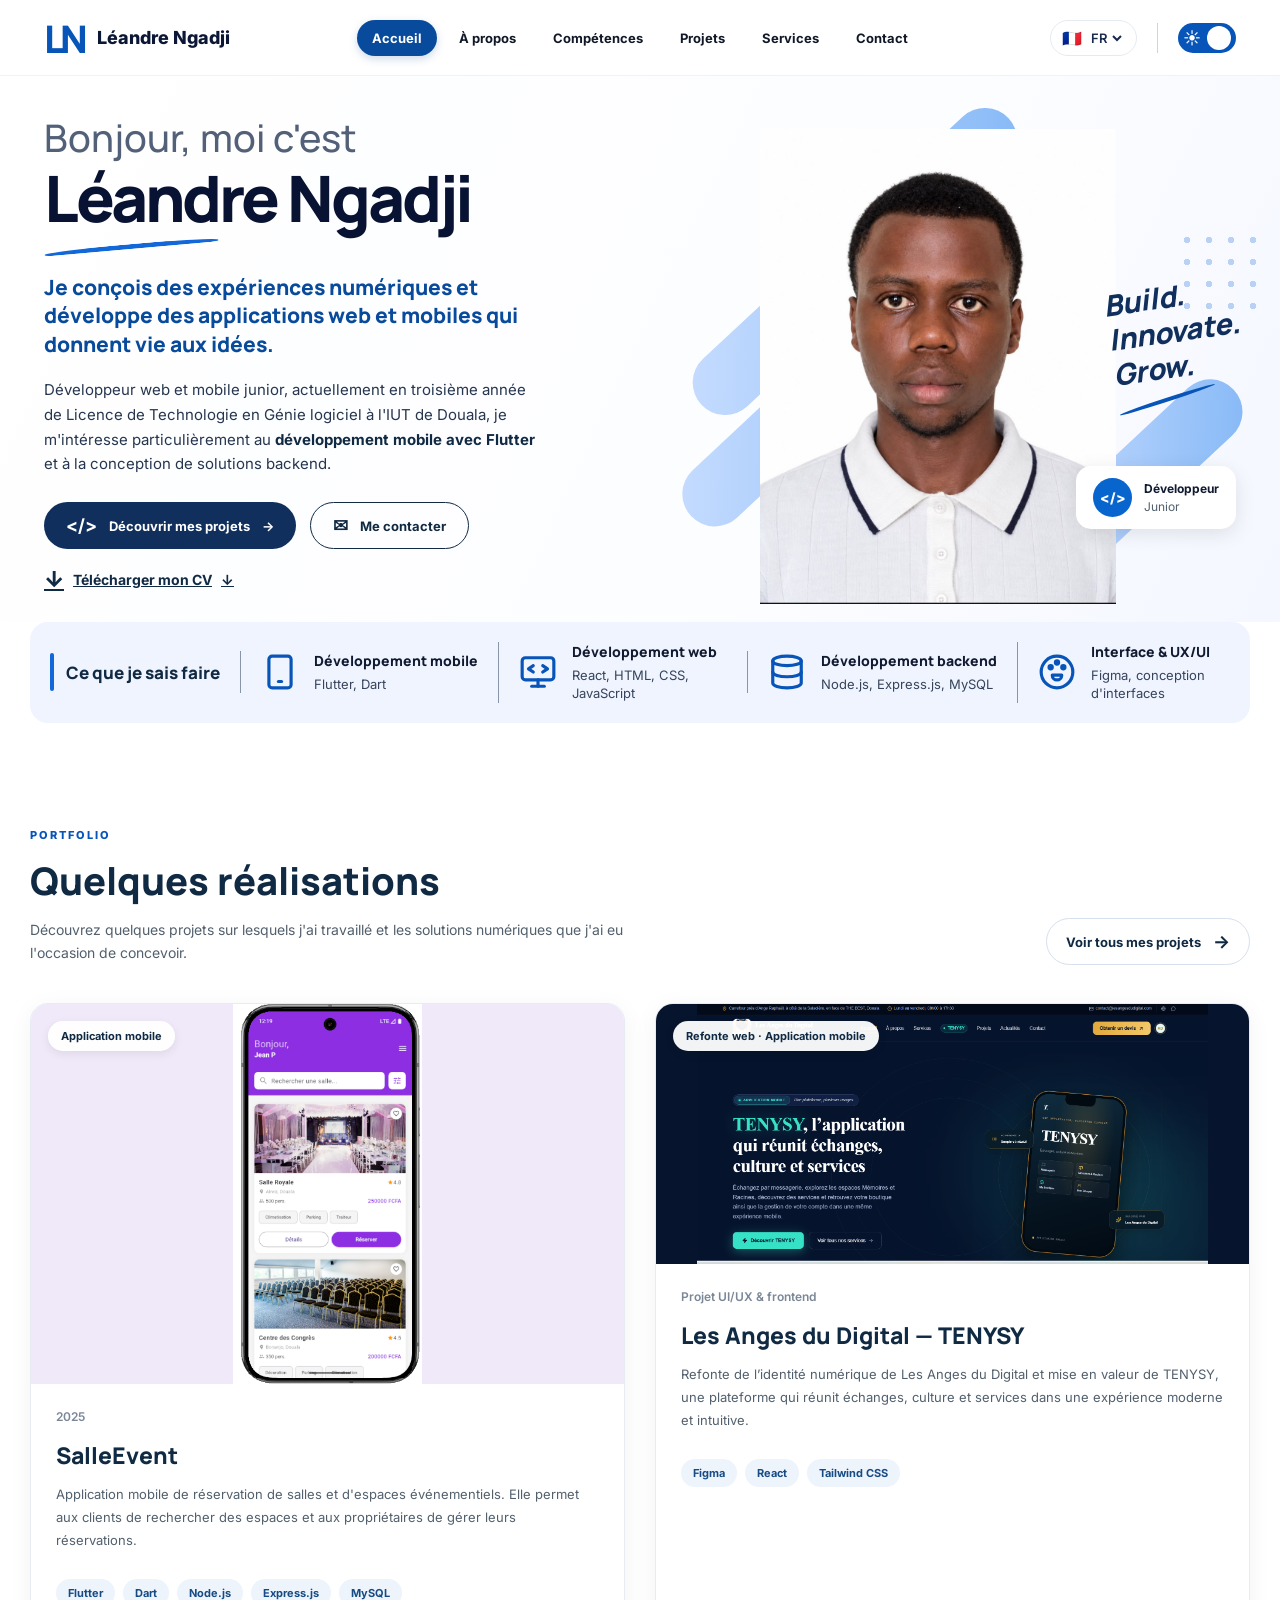
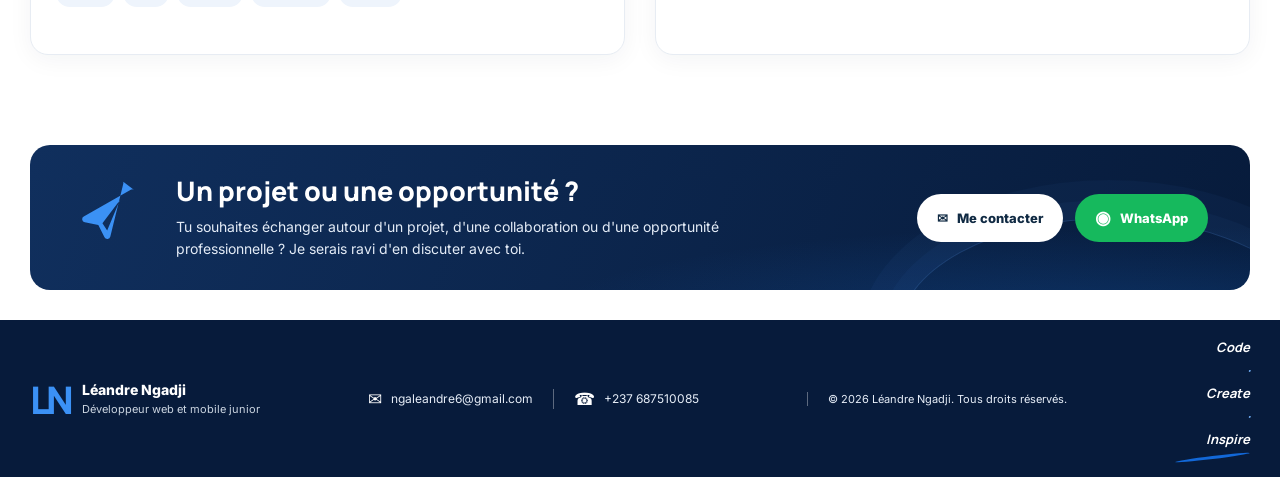
==== commit c30519a0: "f1" ====
--- a/index.html
+++ b/index.html
@@ -147,7 +147,7 @@
 
                     </div>
 
-                    <a class="hero-cv" href="assets/docs/CV_Leandre_Ngadji.pdf" download="CV_Leandre_Ngadji.pdf" aria-label="Télécharger mon CV">
+                    <a class="hero-cv" href="assets/docs/CV_Leandre_Ngadji.pdf" target="_blank" rel="noopener" type="application/pdf" aria-label="Ouvrir et télécharger mon CV">
 
                         <span class="cv-icon">↓</span>
                         <span>Télécharger mon CV</span>
@@ -385,7 +385,7 @@
 
                     <article class="project-card">
 
-                        <div class="project-image">
+                        <div class="project-image project-image-salleevent">
 
                             <img
                                 src="assets/projects/salle-event.png"
--- a/assets/css/style.css
+++ b/assets/css/style.css
@@ -884,6 +884,24 @@
 
 .project-image-portrait {
     background: #eef3fa;
+}
+
+.project-image.project-image-salleevent {
+    height: 380px;
+    display: flex;
+    align-items: center;
+    justify-content: center;
+    background: #f0e9fa;
+}
+
+.project-image.project-image-salleevent img {
+    width: auto;
+    max-width: 100%;
+    object-fit: contain;
+}
+
+.project-card:hover .project-image.project-image-salleevent img {
+    transform: none;
 }
 
 .project-image-tenysy {
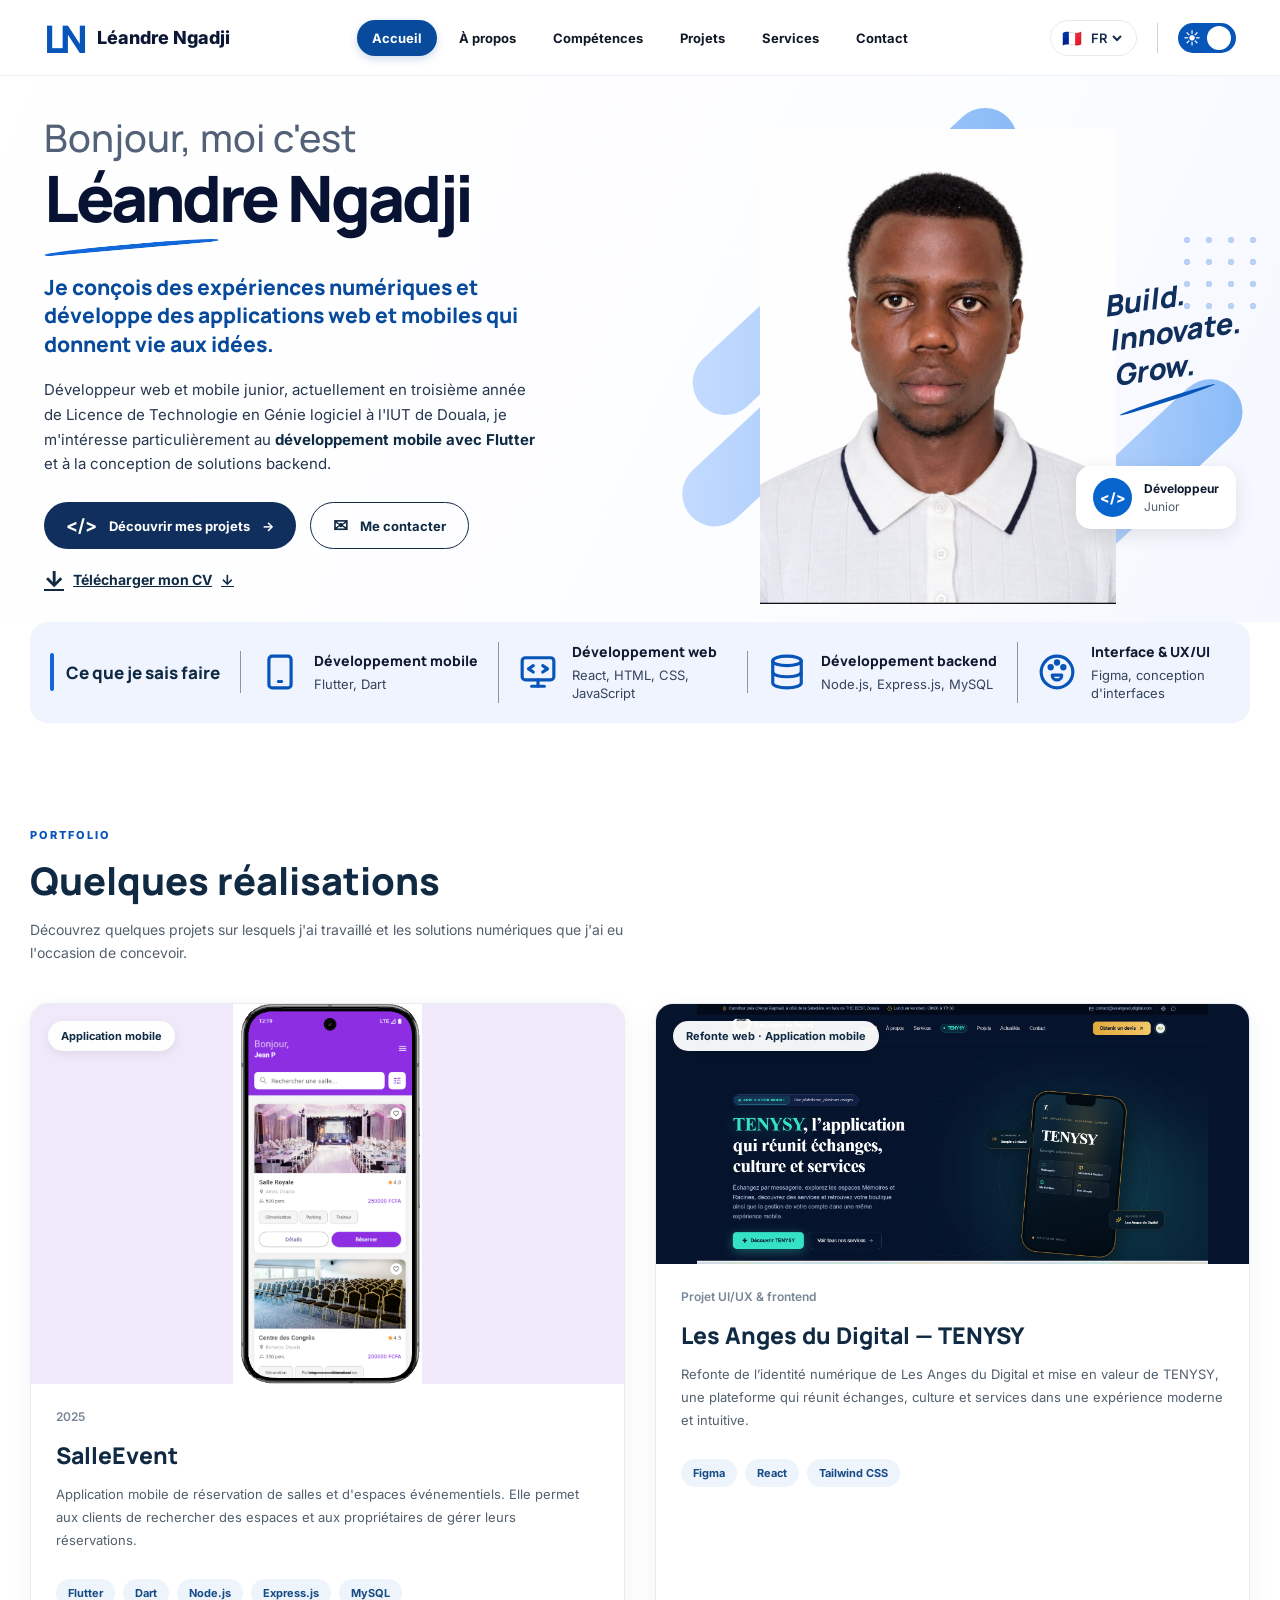
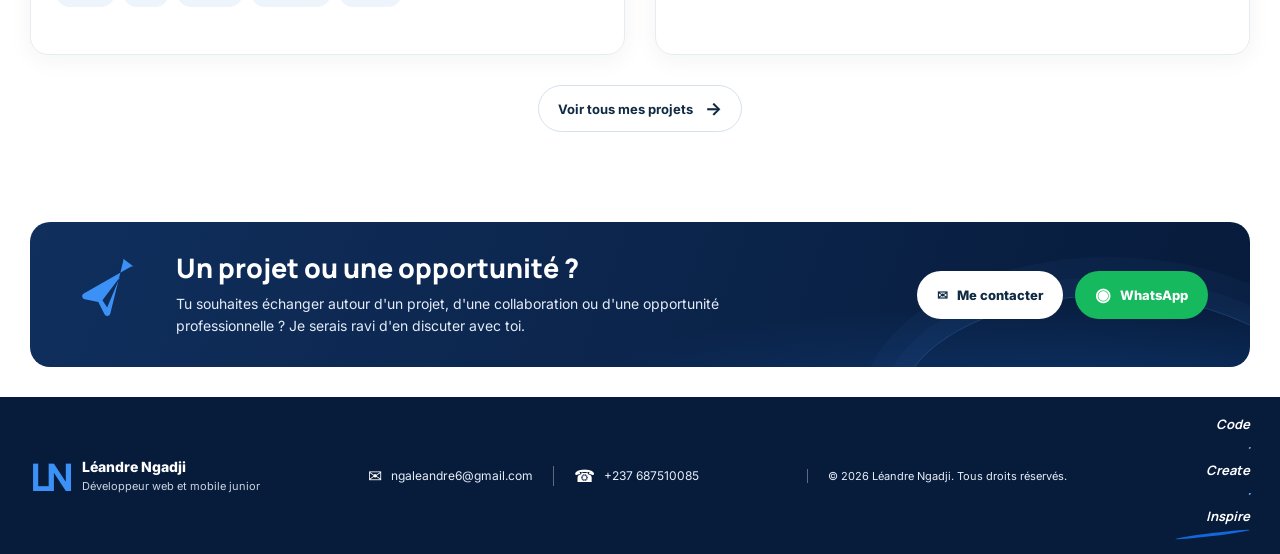
==== commit b437f56a: "f2" ====
--- a/index.html
+++ b/index.html
@@ -366,14 +366,6 @@
 
                     </div>
 
-                    <a href="projects.html" class="projects-all">
-
-                        Voir tous mes projets
-
-                        <span>→</span>
-
-                    </a>
-
                 </div>
 
 
@@ -471,6 +463,13 @@
 
                     </article>
 
+                </div>
+
+                <div class="projects-footer">
+                    <a href="projects.html" class="projects-all">
+                        Voir tous mes projets
+                        <span>→</span>
+                    </a>
                 </div>
 
             </div>
--- a/assets/css/style.css
+++ b/assets/css/style.css
@@ -835,6 +835,12 @@
     display: grid;
     grid-template-columns: repeat(2, minmax(0, 1fr));
     gap: 30px;
+}
+
+.projects-footer {
+    display: flex;
+    justify-content: center;
+    margin-top: 30px;
 }
 
 
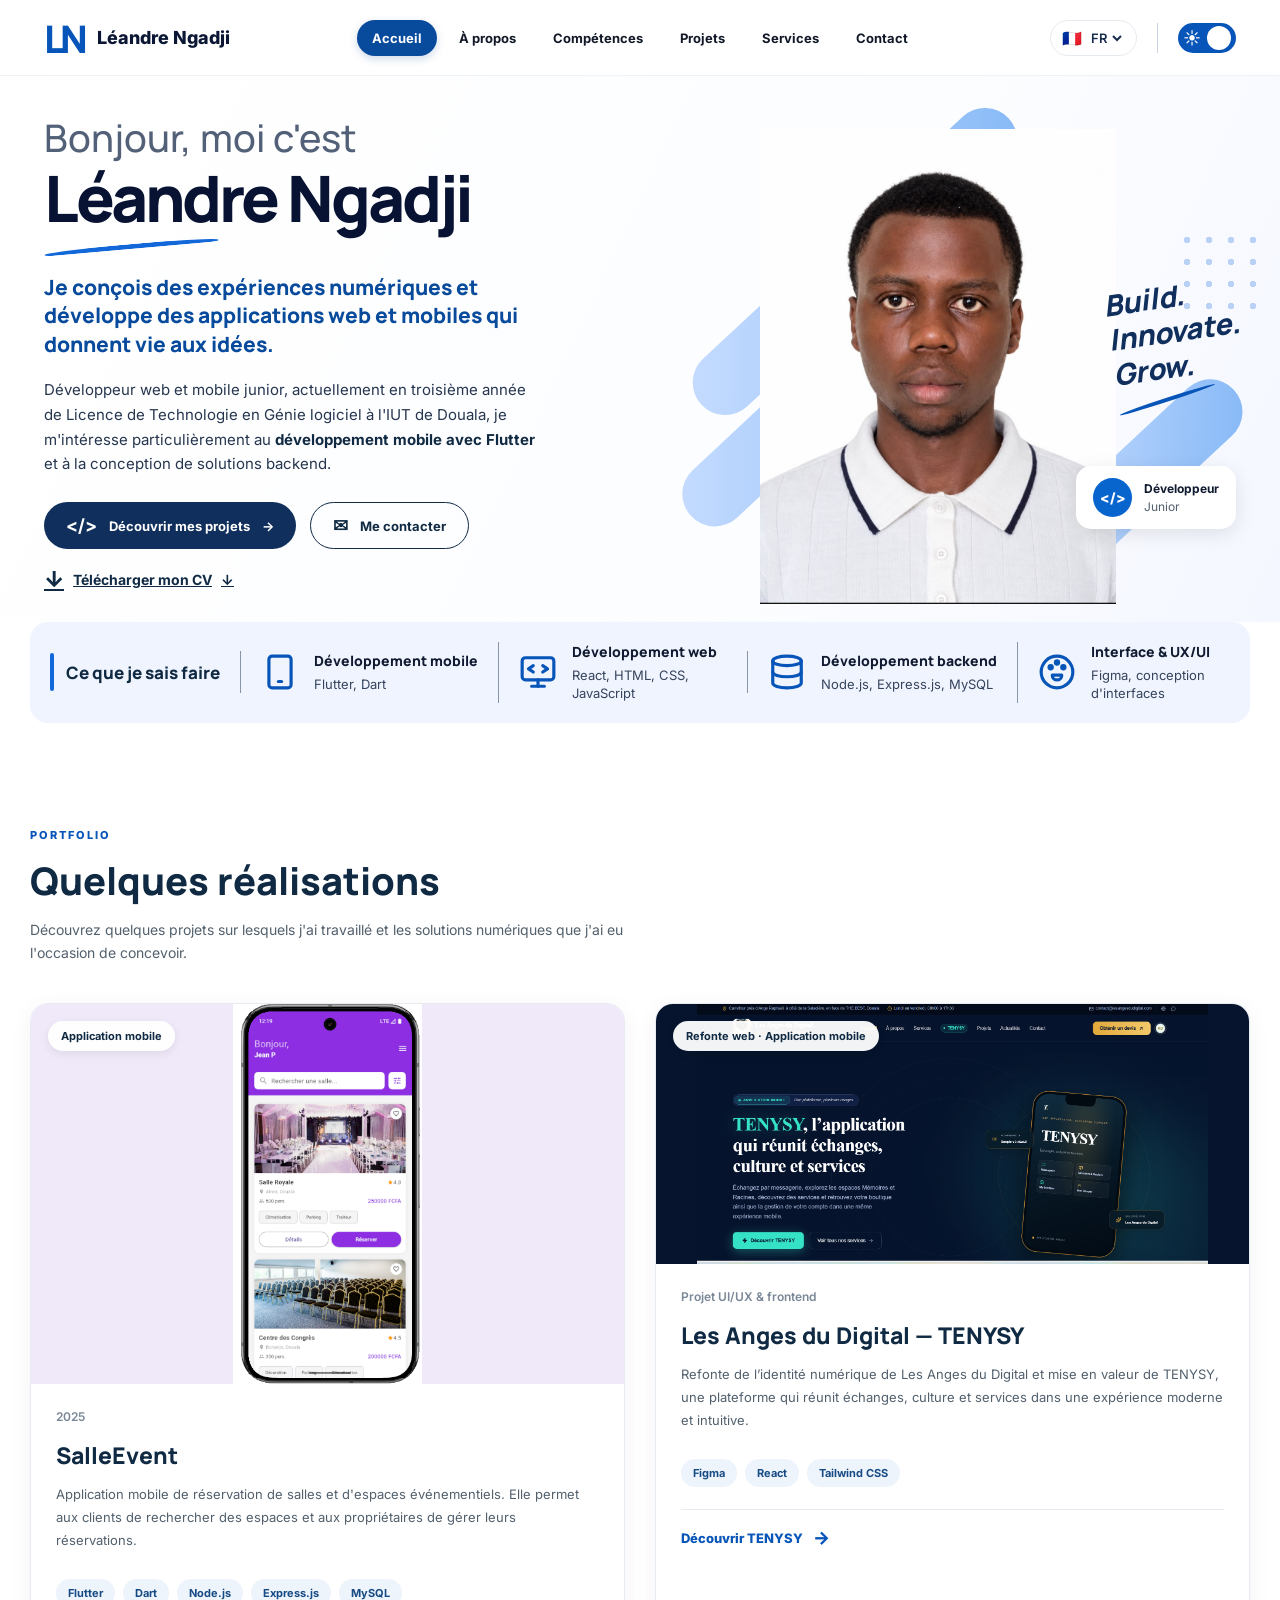
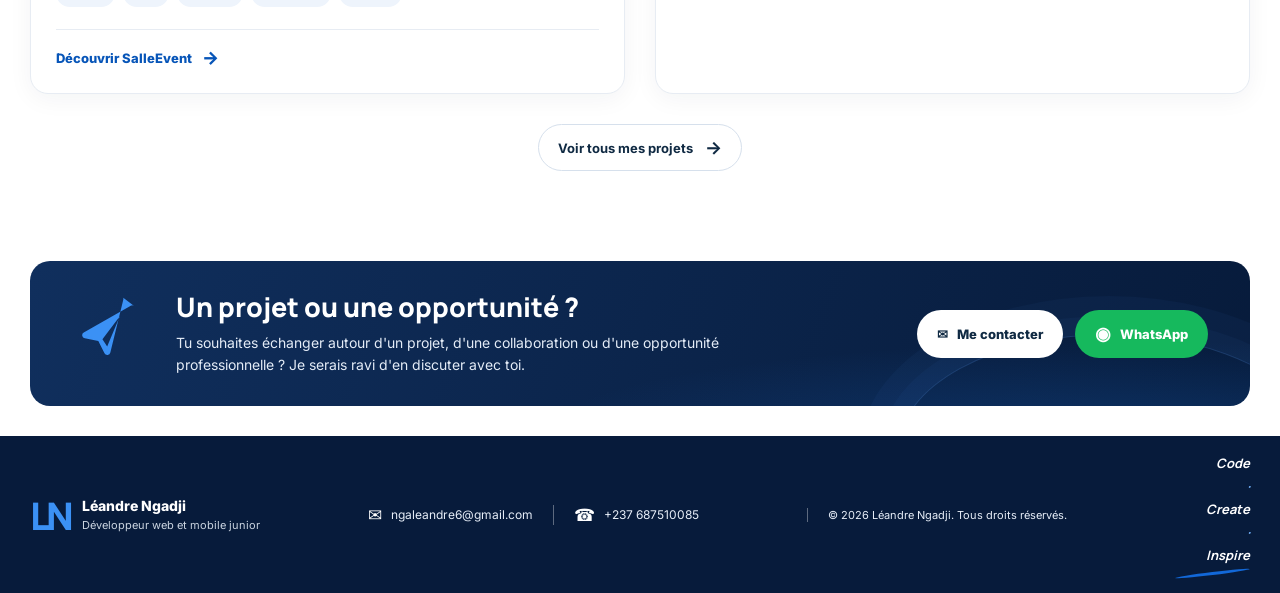
==== commit 7e66362a: "p2" ====
--- a/index.html
+++ b/index.html
@@ -419,6 +419,10 @@
 
                             </div>
 
+                            <a class="project-link" href="salleevent.html">
+                                Découvrir SalleEvent <span aria-hidden="true">→</span>
+                            </a>
+
 
                         </div>
 
@@ -458,6 +462,10 @@
                                 <span>React</span>
                                 <span>Tailwind CSS</span>
                             </div>
+
+                            <a class="project-link" href="tenysy.html">
+                                Découvrir TENYSY <span aria-hidden="true">→</span>
+                            </a>
 
                         </div>
 
--- a/assets/css/style.css
+++ b/assets/css/style.css
@@ -4281,6 +4281,32 @@
     line-height: 1;
 }
 
+.portfolio-card-cta {
+    margin-top: 17px;
+    padding-top: 14px;
+    display: flex;
+    align-items: center;
+    justify-content: space-between;
+    border-top: 1px solid #e7edf5;
+    color: #0755b8;
+    font-size: 12px;
+    font-weight: 800;
+    transition: color 0.2s ease, gap 0.2s ease;
+}
+
+.portfolio-card-cta:hover {
+    color: #5e35b1;
+}
+
+.portfolio-card-cta span {
+    font-size: 18px;
+    transition: transform 0.2s ease;
+}
+
+.portfolio-card-cta:hover span {
+    transform: translateX(4px);
+}
+
 .portfolio-learning-preview {
     display: grid;
     place-items: center;
@@ -4459,6 +4485,11 @@
     background: #243c5a;
 }
 
+body.dark-mode .portfolio-card-cta {
+    border-color: #365578;
+    color: #a9cdfb;
+}
+
 @media (max-width: 850px) {
     .portfolio-main {
         padding: 95px 28px 42px;
@@ -4536,3 +4567,1377 @@
     }
 }
 
+
+/* ==========================================
+   21. DETAIL PROJET SALLEEVENT
+========================================== */
+
+.salleevent-main {
+    --salleevent-ink: #14213d;
+    --salleevent-muted: #56657d;
+    --salleevent-blue: #1768ce;
+    --salleevent-purple: #8737e8;
+    max-width: 1440px;
+    margin: 0 auto;
+    padding: 105px 56px 52px;
+    overflow: hidden;
+    background:
+        radial-gradient(ellipse at 82% 12%, rgba(216, 229, 255, 0.7), transparent 28%),
+        linear-gradient(135deg, #fff 0%, #f8faff 63%, #f2f6ff 100%);
+}
+
+.salleevent-hero {
+    min-height: 570px;
+    display: grid;
+    grid-template-columns: minmax(0, 1.05fr) minmax(330px, 0.95fr);
+    align-items: center;
+    gap: 48px;
+}
+
+.salleevent-hero-copy {
+    position: relative;
+    z-index: 1;
+    padding: 10px 0 35px;
+}
+
+.salleevent-back-link,
+.salleevent-back-bottom a {
+    display: inline-flex;
+    align-items: center;
+    gap: 8px;
+    color: var(--salleevent-muted);
+    font-size: 13px;
+    font-weight: 700;
+    transition: color 0.2s ease, gap 0.2s ease;
+}
+
+.salleevent-back-link:hover,
+.salleevent-back-bottom a:hover {
+    gap: 12px;
+    color: var(--salleevent-blue);
+}
+
+.salleevent-eyebrow {
+    width: fit-content;
+    margin: 35px 0 15px;
+    padding: 8px 13px;
+    border: 1px solid #dce8fb;
+    border-radius: 30px;
+    color: #29598f;
+    background: #edf4ff;
+    font-size: 12px;
+    font-weight: 800;
+    letter-spacing: 0.25px;
+}
+
+.salleevent-eyebrow span {
+    margin-right: 5px;
+    color: var(--salleevent-purple);
+}
+
+.salleevent-hero h1 {
+    margin: 0 0 7px;
+    color: var(--salleevent-ink);
+    font-family: 'Manrope', sans-serif;
+    font-size: clamp(52px, 6vw, 78px);
+    font-weight: 800;
+    letter-spacing: -4px;
+    line-height: 1.04;
+}
+
+.salleevent-tagline {
+    margin-bottom: 17px;
+    color: #5e35b1;
+    font-family: 'Manrope', sans-serif;
+    font-size: clamp(20px, 2.2vw, 27px);
+    font-weight: 800;
+    letter-spacing: -0.5px;
+}
+
+.salleevent-intro {
+    max-width: 570px;
+    margin-bottom: 26px;
+    color: var(--salleevent-muted);
+    font-size: 15px;
+    line-height: 1.8;
+}
+
+.salleevent-meta {
+    max-width: 570px;
+    margin: 0 0 25px;
+    padding: 16px 0;
+    display: grid;
+    grid-template-columns: repeat(3, minmax(0, 1fr));
+    border-top: 1px solid #dfe7f2;
+    border-bottom: 1px solid #dfe7f2;
+}
+
+.salleevent-meta div {
+    padding: 0 12px;
+    border-left: 1px solid #dfe7f2;
+}
+
+.salleevent-meta div:first-child {
+    padding-left: 0;
+    border-left: 0;
+}
+
+.salleevent-meta dt {
+    margin-bottom: 5px;
+    color: #8490a2;
+    font-size: 10px;
+    font-weight: 800;
+    letter-spacing: 0.7px;
+    text-transform: uppercase;
+}
+
+.salleevent-meta dd {
+    margin: 0;
+    color: var(--salleevent-ink);
+    font-size: 12px;
+    font-weight: 800;
+}
+
+.salleevent-actions {
+    display: flex;
+    flex-wrap: wrap;
+    gap: 11px;
+}
+
+.salleevent-button {
+    min-height: 48px;
+    padding: 0 19px;
+    display: inline-flex;
+    align-items: center;
+    justify-content: center;
+    gap: 12px;
+    border: 1px solid transparent;
+    border-radius: 30px;
+    font-size: 12px;
+    font-weight: 800;
+    transition: transform 0.2s ease, box-shadow 0.2s ease, background 0.2s ease;
+}
+
+.salleevent-button:hover {
+    transform: translateY(-2px);
+}
+
+.salleevent-button-primary {
+    color: #fff;
+    background: linear-gradient(110deg, #1768ce, #743ee0);
+    box-shadow: 0 8px 18px rgba(67, 87, 190, 0.18);
+}
+
+.salleevent-button-primary:hover {
+    box-shadow: 0 12px 24px rgba(67, 87, 190, 0.28);
+}
+
+.salleevent-button-secondary {
+    border-color: #ccd7e6;
+    color: var(--salleevent-ink);
+    background: rgba(255, 255, 255, 0.6);
+}
+
+.salleevent-button-secondary:hover {
+    background: #fff;
+}
+
+.salleevent-access-note {
+    margin: 12px 0 0;
+    color: #7a8799;
+    font-size: 11px;
+    line-height: 1.6;
+}
+
+.salleevent-visual {
+    min-height: 510px;
+    position: relative;
+    display: flex;
+    align-items: center;
+    justify-content: center;
+    isolation: isolate;
+}
+
+.salleevent-visual::before {
+    width: min(390px, 83%);
+    aspect-ratio: 1;
+    position: absolute;
+    z-index: -2;
+    border-radius: 50%;
+    background: linear-gradient(145deg, rgba(218, 227, 255, 0.9), rgba(235, 220, 255, 0.65));
+    content: "";
+}
+
+.salleevent-visual::after {
+    width: 76%;
+    height: 66%;
+    position: absolute;
+    z-index: -1;
+    bottom: 10%;
+    border-radius: 48% 52% 28% 32%;
+    background: linear-gradient(145deg, rgba(94, 122, 224, 0.12), rgba(143, 74, 221, 0.12));
+    content: "";
+    transform: rotate(-12deg);
+}
+
+.salleevent-visual img {
+    width: min(300px, 68%);
+    max-height: 500px;
+    object-fit: contain;
+    filter: drop-shadow(0 24px 24px rgba(27, 38, 71, 0.25));
+    animation: salleevent-float 5s ease-in-out infinite;
+}
+
+.salleevent-visual-label,
+.salleevent-visual-caption {
+    position: absolute;
+    z-index: 1;
+    display: inline-flex;
+    align-items: center;
+    gap: 9px;
+    border: 1px solid rgba(226, 233, 246, 0.9);
+    border-radius: 14px;
+    color: #253653;
+    background: rgba(255, 255, 255, 0.91);
+    box-shadow: 0 12px 28px rgba(29, 47, 86, 0.12);
+    font-size: 11px;
+    font-weight: 800;
+    backdrop-filter: blur(12px);
+}
+
+.salleevent-visual-label {
+    top: 16%;
+    right: -1%;
+    padding: 12px 15px;
+}
+
+.salleevent-visual-label span {
+    color: var(--salleevent-purple);
+    font-size: 18px;
+}
+
+.salleevent-visual-caption {
+    bottom: 8%;
+    left: 0;
+    padding: 12px 15px;
+}
+
+.salleevent-status-dot {
+    width: 8px;
+    height: 8px;
+    border-radius: 50%;
+    background: #39b980;
+    box-shadow: 0 0 0 4px rgba(57, 185, 128, 0.12);
+}
+
+.salleevent-orbit {
+    position: absolute;
+    z-index: -1;
+    border: 1px solid rgba(112, 124, 208, 0.22);
+    border-radius: 50%;
+}
+
+.salleevent-orbit-one {
+    width: 440px;
+    height: 440px;
+}
+
+.salleevent-orbit-two {
+    width: 500px;
+    height: 500px;
+    border-style: dashed;
+    opacity: 0.55;
+}
+
+@keyframes salleevent-float {
+    0%, 100% { transform: translateY(0); }
+    50% { transform: translateY(-9px); }
+}
+
+.salleevent-section {
+    padding: 74px 0 76px;
+}
+
+.salleevent-section-heading {
+    max-width: 670px;
+    margin: 0 auto 34px;
+    text-align: center;
+}
+
+.salleevent-section-kicker {
+    margin-bottom: 9px;
+    color: var(--salleevent-blue);
+    font-size: 11px;
+    font-weight: 800;
+    letter-spacing: 1.4px;
+    text-transform: uppercase;
+}
+
+.salleevent-section-heading h2,
+.salleevent-tech-copy h2,
+.salleevent-access h2 {
+    margin-bottom: 12px;
+    color: var(--salleevent-ink);
+    font-family: 'Manrope', sans-serif;
+    font-size: clamp(28px, 3.2vw, 39px);
+    font-weight: 800;
+    letter-spacing: -1.3px;
+    line-height: 1.2;
+}
+
+.salleevent-section-heading > p:last-child,
+.salleevent-tech-copy > p:last-child {
+    margin: 0;
+    color: var(--salleevent-muted);
+    font-size: 14px;
+    line-height: 1.7;
+}
+
+.salleevent-feature-grid {
+    display: grid;
+    grid-template-columns: repeat(4, minmax(0, 1fr));
+    gap: 16px;
+}
+
+.salleevent-feature-card {
+    min-height: 205px;
+    padding: 23px 20px;
+    border: 1px solid #e6ecf5;
+    border-radius: 18px;
+    background: rgba(255, 255, 255, 0.78);
+    box-shadow: 0 8px 24px rgba(28, 48, 86, 0.045);
+    transition: transform 0.25s ease, box-shadow 0.25s ease;
+}
+
+.salleevent-feature-card:hover {
+    transform: translateY(-5px);
+    box-shadow: 0 14px 28px rgba(28, 48, 86, 0.1);
+}
+
+.salleevent-feature-icon {
+    width: 43px;
+    height: 43px;
+    margin-bottom: 19px;
+    display: grid;
+    place-items: center;
+    border-radius: 13px;
+    color: #6841cb;
+    background: #f0ebff;
+}
+
+.salleevent-feature-card:nth-child(even) .salleevent-feature-icon {
+    color: #1768ce;
+    background: #e8f2ff;
+}
+
+.salleevent-feature-icon svg {
+    width: 22px;
+    height: 22px;
+    fill: none;
+    stroke: currentColor;
+    stroke-linecap: round;
+    stroke-linejoin: round;
+    stroke-width: 1.7;
+}
+
+.salleevent-feature-card h3 {
+    margin: 0 0 8px;
+    color: var(--salleevent-ink);
+    font-family: 'Manrope', sans-serif;
+    font-size: 15px;
+    font-weight: 800;
+}
+
+.salleevent-feature-card p {
+    margin: 0;
+    color: var(--salleevent-muted);
+    font-size: 12px;
+    line-height: 1.65;
+}
+
+.salleevent-tech-section {
+    padding: 37px 38px;
+    display: grid;
+    grid-template-columns: minmax(230px, 0.8fr) minmax(0, 1.2fr);
+    align-items: center;
+    gap: 35px;
+    border: 1px solid #e1e9f5;
+    border-radius: 24px;
+    background: rgba(255, 255, 255, 0.75);
+}
+
+.salleevent-tech-copy h2 {
+    margin-bottom: 10px;
+    font-size: clamp(25px, 2.5vw, 32px);
+}
+
+.salleevent-tech-copy > p:last-child {
+    font-size: 13px;
+}
+
+.salleevent-tech-list {
+    margin: 0;
+    padding: 0;
+    display: grid;
+    grid-template-columns: repeat(3, minmax(0, 1fr));
+    gap: 11px;
+    list-style: none;
+}
+
+.salleevent-tech-list li {
+    min-height: 55px;
+    padding: 10px 12px;
+    display: flex;
+    align-items: center;
+    gap: 10px;
+    border: 1px solid #e3eaf4;
+    border-radius: 13px;
+    color: #293a56;
+    background: #fff;
+    font-size: 12px;
+    font-weight: 800;
+}
+
+.salleevent-tech-list img,
+.salleevent-jwt-icon {
+    width: 25px;
+    height: 25px;
+    flex: 0 0 25px;
+    object-fit: contain;
+}
+
+.salleevent-jwt-icon {
+    display: grid;
+    place-items: center;
+    border-radius: 7px;
+    color: #fff;
+    background: #44546a;
+    font-size: 20px;
+}
+
+.salleevent-repositories {
+    padding: 75px 0 0;
+}
+
+.salleevent-repositories .salleevent-section-heading {
+    margin-bottom: 28px;
+}
+
+.salleevent-repository-grid {
+    max-width: 860px;
+    margin: 0 auto;
+    display: grid;
+    grid-template-columns: repeat(2, minmax(0, 1fr));
+    gap: 16px;
+}
+
+.salleevent-repository-card {
+    min-width: 0;
+    padding: 22px;
+    display: flex;
+    align-items: flex-start;
+    gap: 16px;
+    border: 1px solid #e1e9f5;
+    border-radius: 18px;
+    background: rgba(255, 255, 255, 0.78);
+    box-shadow: 0 8px 24px rgba(28, 48, 86, 0.045);
+}
+
+.salleevent-repository-mark {
+    width: 44px;
+    height: 44px;
+    flex: 0 0 44px;
+    display: grid;
+    place-items: center;
+    border-radius: 13px;
+    color: #fff;
+    background: #1768ce;
+    font-size: 12px;
+    font-weight: 800;
+}
+
+.salleevent-repository-mark-backend {
+    background: #7444cf;
+}
+
+.salleevent-repository-copy h3 {
+    margin: 0 0 5px;
+    color: var(--salleevent-ink);
+    font-family: 'Manrope', sans-serif;
+    font-size: 16px;
+    font-weight: 800;
+}
+
+.salleevent-repository-copy p {
+    margin: 0 0 13px;
+    color: var(--salleevent-muted);
+    font-size: 12px;
+    line-height: 1.6;
+}
+
+.salleevent-repository-copy a {
+    display: inline-flex;
+    align-items: center;
+    gap: 7px;
+    color: var(--salleevent-blue);
+    font-size: 12px;
+    font-weight: 800;
+}
+
+.salleevent-repository-copy a:hover {
+    text-decoration: underline;
+    text-underline-offset: 3px;
+}
+
+.salleevent-repository-copy a:focus-visible {
+    outline: 3px solid rgba(23, 104, 206, 0.4);
+    outline-offset: 4px;
+    border-radius: 3px;
+}
+
+.salleevent-access {
+    min-height: 300px;
+    margin-top: 74px;
+    padding: 43px 50px;
+    position: relative;
+    overflow: hidden;
+    display: flex;
+    align-items: center;
+    border: 1px solid #e0eafe;
+    border-radius: 25px;
+    background: linear-gradient(110deg, #eaf3ff 0%, #f0edff 100%);
+}
+
+.salleevent-access-content {
+    max-width: 690px;
+    position: relative;
+    z-index: 1;
+}
+
+.salleevent-access h2 {
+    max-width: 580px;
+    margin-bottom: 12px;
+}
+
+.salleevent-access-content > p:not(.salleevent-section-kicker, .salleevent-access-note) {
+    max-width: 570px;
+    margin: 0 0 22px;
+    color: #4f5f78;
+    font-size: 14px;
+    line-height: 1.7;
+}
+
+.salleevent-access-art {
+    width: 290px;
+    height: 260px;
+    position: absolute;
+    right: 5%;
+    bottom: -25px;
+    display: grid;
+    place-items: center;
+    opacity: 0.75;
+}
+
+.salleevent-access-circle {
+    width: 230px;
+    height: 230px;
+    position: absolute;
+    border: 1px solid rgba(96, 123, 201, 0.32);
+    border-radius: 50%;
+    background: radial-gradient(circle at 35% 30%, rgba(255, 255, 255, 0.84), rgba(189, 205, 250, 0.22) 70%);
+    box-shadow: 0 0 0 23px rgba(255, 255, 255, 0.18), 0 0 0 48px rgba(255, 255, 255, 0.13);
+}
+
+.salleevent-access-pin {
+    position: relative;
+    color: #7252ce;
+    font-size: 78px;
+    line-height: 1;
+    transform: translateY(-8px);
+}
+
+.salleevent-access-sparkle {
+    position: absolute;
+    top: 39px;
+    right: 42px;
+    color: #fff;
+    font-size: 36px;
+}
+
+.salleevent-back-bottom {
+    padding-top: 29px;
+    text-align: center;
+}
+
+body.dark-mode .salleevent-main {
+    --salleevent-ink: #f1f5fb;
+    --salleevent-muted: #b7c5d8;
+    background: radial-gradient(ellipse at 82% 12%, rgba(48, 65, 116, 0.42), transparent 28%), linear-gradient(135deg, #0b1729 0%, #101f36 100%);
+}
+
+body.dark-mode .salleevent-eyebrow,
+body.dark-mode .salleevent-feature-icon {
+    border-color: #344967;
+    color: #c4d9ff;
+    background: #243954;
+}
+
+body.dark-mode .salleevent-tagline,
+body.dark-mode .salleevent-eyebrow span {
+    color: #c6adff;
+}
+
+body.dark-mode .salleevent-meta,
+body.dark-mode .salleevent-meta div {
+    border-color: #34445c;
+}
+
+body.dark-mode .salleevent-button-secondary,
+body.dark-mode .salleevent-feature-card,
+body.dark-mode .salleevent-tech-section,
+body.dark-mode .salleevent-tech-list li {
+    border-color: #34445c;
+    color: #e5edf8;
+    background: #172a43;
+}
+
+body.dark-mode .salleevent-repository-card {
+    border-color: #34445c;
+    background: #172a43;
+}
+
+body.dark-mode .salleevent-repository-copy a {
+    color: #8ebaff;
+}
+
+body.dark-mode .salleevent-feature-card p,
+body.dark-mode .salleevent-tech-copy > p:last-child {
+    color: #b7c5d8;
+}
+
+body.dark-mode .salleevent-visual-label,
+body.dark-mode .salleevent-visual-caption {
+    border-color: #3a4b64;
+    color: #e4ecf8;
+    background: rgba(23, 42, 67, 0.93);
+}
+
+body.dark-mode .salleevent-access {
+    border-color: #33486a;
+    background: linear-gradient(110deg, #1a3454 0%, #2a2850 100%);
+}
+
+body.dark-mode .salleevent-access-content > p:not(.salleevent-section-kicker, .salleevent-access-note) {
+    color: #c1cde0;
+}
+
+@media (max-width: 900px) {
+    .salleevent-main {
+        padding-right: 30px;
+        padding-left: 30px;
+    }
+
+    .salleevent-hero {
+        grid-template-columns: minmax(0, 1fr) minmax(280px, 0.8fr);
+        gap: 22px;
+    }
+
+    .salleevent-visual-label {
+        right: -3%;
+    }
+
+    .salleevent-feature-grid {
+        grid-template-columns: repeat(2, minmax(0, 1fr));
+    }
+
+    .salleevent-tech-section {
+        grid-template-columns: 1fr;
+    }
+
+    .salleevent-repository-grid {
+        max-width: 600px;
+    }
+}
+
+@media (max-width: 650px) {
+    .salleevent-main {
+        padding: 91px 19px 35px;
+    }
+
+    .salleevent-hero {
+        grid-template-columns: 1fr;
+        gap: 0;
+    }
+
+    .salleevent-hero-copy {
+        padding: 0;
+    }
+
+    .salleevent-eyebrow {
+        margin-top: 25px;
+    }
+
+    .salleevent-hero h1 {
+        font-size: 58px;
+        letter-spacing: -3px;
+    }
+
+    .salleevent-meta {
+        gap: 0;
+    }
+
+    .salleevent-meta div {
+        padding-right: 7px;
+        padding-left: 9px;
+    }
+
+    .salleevent-meta dd {
+        font-size: 11px;
+    }
+
+    .salleevent-visual {
+        min-height: 435px;
+        margin-top: 10px;
+    }
+
+    .salleevent-visual img {
+        width: min(265px, 68%);
+        max-height: 410px;
+    }
+
+    .salleevent-orbit-one {
+        width: 350px;
+        height: 350px;
+    }
+
+    .salleevent-orbit-two {
+        width: 400px;
+        height: 400px;
+    }
+
+    .salleevent-visual-label {
+        top: 12%;
+        right: 0;
+    }
+
+    .salleevent-visual-caption {
+        bottom: 3%;
+    }
+
+    .salleevent-section {
+        padding: 48px 0;
+    }
+
+    .salleevent-feature-grid {
+        gap: 11px;
+    }
+
+    .salleevent-feature-card {
+        min-height: 190px;
+        padding: 17px 15px;
+    }
+
+    .salleevent-feature-card h3 {
+        font-size: 13px;
+    }
+
+    .salleevent-feature-card p {
+        font-size: 11px;
+    }
+
+    .salleevent-tech-section {
+        padding: 25px 19px;
+        gap: 22px;
+    }
+
+    .salleevent-tech-list {
+        grid-template-columns: repeat(2, minmax(0, 1fr));
+    }
+
+    .salleevent-repositories {
+        padding-top: 48px;
+    }
+
+    .salleevent-repository-grid {
+        grid-template-columns: 1fr;
+    }
+
+    .salleevent-access {
+        min-height: 360px;
+        margin-top: 48px;
+        padding: 30px 23px;
+        align-items: flex-start;
+    }
+
+    .salleevent-access-art {
+        right: -46px;
+        bottom: -105px;
+        transform: scale(0.75);
+    }
+
+    .salleevent-access-content {
+        max-width: 100%;
+    }
+
+    .salleevent-access .salleevent-button {
+        position: relative;
+        z-index: 1;
+    }
+}
+
+@media (max-width: 380px) {
+    .salleevent-main {
+        padding-right: 14px;
+        padding-left: 14px;
+    }
+
+    .salleevent-actions {
+        align-items: stretch;
+        flex-direction: column;
+    }
+
+    .salleevent-button {
+        width: 100%;
+    }
+
+    .salleevent-meta dt {
+        font-size: 9px;
+    }
+
+    .salleevent-meta dd {
+        font-size: 10px;
+    }
+}
+
+@media (prefers-reduced-motion: reduce) {
+    .salleevent-visual img {
+        animation: none;
+    }
+
+    .salleevent-feature-card,
+    .salleevent-button,
+    .salleevent-back-link,
+    .salleevent-back-bottom a {
+        transition: none;
+    }
+}
+
+/* SalleEvent page — composition inspirée de la maquette */
+.salleevent-main {
+    padding-top: 82px;
+    background:
+        radial-gradient(ellipse at 100% 57%, rgba(216, 229, 255, 0.62), transparent 25%),
+        linear-gradient(135deg, #fff 0%, #f8faff 68%, #f3f7ff 100%);
+}
+
+.salleevent-main > .salleevent-back-link {
+    min-height: 34px;
+    margin-bottom: 14px;
+    padding: 0 13px;
+    border-radius: 20px;
+    color: #1768ce;
+    background: #e8f0ff;
+}
+
+.salleevent-banner {
+    min-height: 230px;
+    position: relative;
+    overflow: hidden;
+    display: flex;
+    align-items: center;
+    border-radius: 17px;
+    color: #fff;
+    background:
+        radial-gradient(circle at 54% 115%, rgba(62, 139, 255, 0.92) 0 18%, transparent 18.5%),
+        radial-gradient(circle at 7% 0%, rgba(103, 163, 255, 0.5) 0 21%, transparent 21.5%),
+        linear-gradient(112deg, #174aab 0%, #1768d4 52%, #8ab8ff 100%);
+    box-shadow: 0 12px 30px rgba(27, 86, 177, 0.15);
+    isolation: isolate;
+}
+
+.salleevent-banner::before,
+.salleevent-banner::after {
+    position: absolute;
+    z-index: -1;
+    border: 1px solid rgba(255, 255, 255, 0.13);
+    border-radius: 50%;
+    content: "";
+}
+
+.salleevent-banner::before {
+    width: 440px;
+    height: 440px;
+    top: -270px;
+    left: 15%;
+    box-shadow: 0 0 0 42px rgba(255, 255, 255, 0.045), 0 0 0 88px rgba(255, 255, 255, 0.035);
+}
+
+.salleevent-banner::after {
+    width: 260px;
+    height: 260px;
+    right: -80px;
+    bottom: -180px;
+    box-shadow: 0 0 0 35px rgba(255, 255, 255, 0.08);
+}
+
+.salleevent-banner-copy {
+    width: 47%;
+    position: relative;
+    z-index: 1;
+    padding: 22px 0 22px 9%;
+}
+
+.salleevent-banner-icon {
+    width: 57px;
+    height: 57px;
+    margin-bottom: 2px;
+    fill: none;
+    stroke: currentColor;
+    stroke-linecap: round;
+    stroke-linejoin: round;
+    stroke-width: 5;
+}
+
+.salleevent-banner h1 {
+    margin: 0 0 3px;
+    color: #fff;
+    font-family: 'Manrope', sans-serif;
+    font-size: clamp(36px, 5vw, 52px);
+    font-weight: 800;
+    letter-spacing: -2px;
+    line-height: 1.05;
+}
+
+.salleevent-banner-copy p {
+    margin: 0;
+    color: #fff;
+    font-family: 'Manrope', sans-serif;
+    font-size: clamp(17px, 2.2vw, 22px);
+    font-weight: 700;
+    line-height: 1.22;
+    text-align: center;
+    width: 225px;
+}
+
+.salleevent-banner-phones {
+    width: 53%;
+    height: 100%;
+    position: absolute;
+    top: 0;
+    right: 0;
+}
+
+.salleevent-phone {
+    width: auto;
+    height: 310px;
+    position: absolute;
+    bottom: -55px;
+    object-fit: contain;
+    filter: drop-shadow(0 13px 15px rgba(5, 23, 61, 0.3));
+}
+
+.salleevent-phone-back {
+    right: 30%;
+    opacity: 0.8;
+    transform: rotate(-10deg) scale(0.88);
+}
+
+.salleevent-phone-front {
+    right: 5%;
+    transform: rotate(9deg);
+}
+
+.salleevent-overview {
+    padding: 25px 3% 12px;
+    display: grid;
+    grid-template-columns: minmax(0, 1.15fr) minmax(240px, 0.85fr);
+    align-items: start;
+    gap: 42px;
+}
+
+.salleevent-overview h2,
+.salleevent-technologies h2 {
+    margin: 0 0 5px;
+    padding-left: 15px;
+    position: relative;
+    color: #102a62;
+    font-family: 'Manrope', sans-serif;
+    font-size: 24px;
+    font-weight: 800;
+    letter-spacing: -0.6px;
+}
+
+.salleevent-overview h2::before,
+.salleevent-technologies h2::before {
+    width: 5px;
+    position: absolute;
+    top: 2px;
+    bottom: 3px;
+    left: 0;
+    border-radius: 5px;
+    background: #1768ff;
+    content: "";
+}
+
+.salleevent-overview .salleevent-tagline {
+    margin: 0 0 9px;
+    color: #1768ff;
+    font-size: 15px;
+    letter-spacing: 0;
+}
+
+.salleevent-intro {
+    max-width: 610px;
+    margin-bottom: 15px;
+    color: #172b50;
+    font-size: 13px;
+    line-height: 1.55;
+}
+
+.salleevent-meta {
+    max-width: 610px;
+    margin-bottom: 16px;
+    padding: 10px 0;
+}
+
+.salleevent-meta dt {
+    color: #73819b;
+}
+
+.salleevent-meta dd {
+    color: #172b50;
+}
+
+.salleevent-actions {
+    gap: 9px;
+}
+
+.salleevent-button {
+    min-height: 42px;
+    padding: 0 15px;
+    font-size: 11px;
+}
+
+.salleevent-button-primary {
+    background: linear-gradient(110deg, #0755bd, #1768ce);
+}
+
+.salleevent-button-secondary {
+    border-color: #b8c9e6;
+}
+
+.salleevent-repository-links {
+    display: grid;
+    justify-items: start;
+    gap: 8px;
+}
+
+.salleevent-repository-links p {
+    margin: 0;
+    color: var(--salleevent-ink);
+    font-size: 13px;
+    line-height: 1.6;
+}
+
+.salleevent-repository-links a {
+    color: var(--salleevent-blue);
+    overflow-wrap: anywhere;
+    text-decoration: underline;
+    text-underline-offset: 3px;
+}
+
+.salleevent-contact-link {
+    margin: 10px 0 0 3px;
+    display: inline-flex;
+    align-items: center;
+    gap: 7px;
+    color: #315a97;
+    font-size: 11px;
+    font-weight: 700;
+}
+
+.salleevent-features {
+    padding: 0;
+}
+
+.salleevent-features h2,
+.salleevent-technologies h2 {
+    margin-bottom: 10px;
+    font-size: 18px;
+}
+
+.salleevent-features ul {
+    margin: 0;
+    padding: 0 0 0 17px;
+    list-style: none;
+}
+
+.salleevent-features li {
+    margin: 0 0 6px;
+    position: relative;
+    color: #172b50;
+    font-size: 12px;
+    line-height: 1.45;
+}
+
+.salleevent-features li::before {
+    position: absolute;
+    left: -16px;
+    color: #1768ce;
+    font-weight: 800;
+    content: "–";
+}
+
+.salleevent-technologies {
+    padding: 16px 3% 2px;
+}
+
+.salleevent-tech-list {
+    grid-template-columns: repeat(6, minmax(0, 1fr));
+    gap: 9px;
+}
+
+.salleevent-tech-list li {
+    min-height: 48px;
+    padding: 8px 11px;
+    justify-content: center;
+    border: 0;
+    border-radius: 28px;
+    background: #eaf0fc;
+    font-size: 11px;
+}
+
+.salleevent-tech-list img,
+.salleevent-jwt-icon {
+    width: 24px;
+    height: 24px;
+    flex-basis: 24px;
+}
+
+.salleevent-jwt-icon {
+    border-radius: 50%;
+    color: #1768ce;
+    background: transparent;
+    font-size: 9px;
+    font-weight: 800;
+}
+
+body.dark-mode .salleevent-main {
+    background:
+        radial-gradient(ellipse at 100% 57%, rgba(48, 65, 116, 0.42), transparent 25%),
+        linear-gradient(135deg, #0b1729 0%, #101f36 100%);
+}
+
+body.dark-mode .salleevent-main > .salleevent-back-link {
+    color: #a9ccff;
+    background: #203756;
+}
+
+body.dark-mode .salleevent-overview h2,
+body.dark-mode .salleevent-features li,
+body.dark-mode .salleevent-meta dd,
+body.dark-mode .salleevent-intro {
+    color: #e8effa;
+}
+
+body.dark-mode .salleevent-tech-list li {
+    color: #e8effa;
+    background: #1b2e49;
+}
+
+body.dark-mode .salleevent-contact-link {
+    color: #a9ccff;
+}
+
+@media (max-width: 900px) {
+    .salleevent-overview {
+        grid-template-columns: 1fr;
+        gap: 23px;
+    }
+
+    .salleevent-features {
+        padding-left: 3px;
+    }
+
+    .salleevent-tech-list {
+        grid-template-columns: repeat(3, minmax(0, 1fr));
+    }
+}
+
+@media (max-width: 650px) {
+    .salleevent-main {
+        padding-top: 84px;
+    }
+
+    .salleevent-banner {
+        min-height: 208px;
+    }
+
+    .salleevent-banner-copy {
+        width: 56%;
+        padding-left: 6%;
+    }
+
+    .salleevent-banner-icon {
+        width: 42px;
+        height: 42px;
+    }
+
+    .salleevent-banner h1 {
+        font-size: clamp(30px, 8vw, 43px);
+    }
+
+    .salleevent-banner-copy p {
+        width: 175px;
+        font-size: 16px;
+    }
+
+    .salleevent-banner-phones {
+        width: 51%;
+    }
+
+    .salleevent-phone {
+        height: 250px;
+        bottom: -35px;
+    }
+
+    .salleevent-phone-back {
+        right: 21%;
+    }
+
+    .salleevent-phone-front {
+        right: -5%;
+    }
+
+    .salleevent-overview {
+        padding: 22px 3% 8px;
+    }
+
+    .salleevent-overview h2 {
+        font-size: 23px;
+    }
+
+    .salleevent-meta {
+        grid-template-columns: repeat(3, minmax(0, 1fr));
+    }
+
+    .salleevent-meta dd {
+        font-size: 10px;
+    }
+
+    .salleevent-actions {
+        align-items: flex-start;
+        flex-direction: row;
+    }
+
+    .salleevent-button {
+        width: auto;
+        padding: 0 12px;
+        font-size: 10px;
+    }
+
+    .salleevent-technologies {
+        padding-top: 12px;
+    }
+
+    .salleevent-tech-list {
+        grid-template-columns: repeat(2, minmax(0, 1fr));
+    }
+}
+
+.tenysy-page .salleevent-main {
+    --salleevent-ink: #14213d;
+    --salleevent-muted: #56657d;
+    --salleevent-blue: #1768ce;
+}
+
+.tenysy-banner {
+    background:
+        radial-gradient(circle at 54% 115%, rgba(62, 139, 255, 0.92) 0 18%, transparent 18.5%),
+        radial-gradient(circle at 7% 0%, rgba(103, 163, 255, 0.5) 0 21%, transparent 21.5%),
+        linear-gradient(112deg, #174aab 0%, #1768d4 52%, #8ab8ff 100%);
+    box-shadow: 0 12px 30px rgba(27, 86, 177, 0.15);
+}
+
+.tenysy-banner .salleevent-banner-copy {
+    width: 50%;
+    padding-left: 6%;
+}
+
+.tenysy-project-badge {
+    display: inline-flex;
+    margin-bottom: 12px;
+    padding: 7px 12px;
+    border: 1px solid rgba(255, 255, 255, 0.42);
+    border-radius: 20px;
+    color: #fff;
+    background: rgba(255, 255, 255, 0.12);
+    font-size: 10px;
+    font-weight: 800;
+    letter-spacing: 0.5px;
+    text-transform: uppercase;
+}
+
+.tenysy-banner .salleevent-banner-copy p {
+    width: auto;
+    color: #fff;
+    font-size: clamp(15px, 2vw, 20px);
+    text-align: left;
+}
+
+.tenysy-banner-visual {
+    width: 52%;
+    height: 100%;
+    position: absolute;
+    top: 0;
+    right: 0;
+    overflow: hidden;
+    mask-image: linear-gradient(90deg, transparent 0%, #000 19%);
+}
+
+.tenysy-banner-visual img {
+    width: 100%;
+    height: 100%;
+    display: block;
+    object-fit: cover;
+    object-position: 58% center;
+}
+
+.tenysy-page .salleevent-overview h2::before,
+.tenysy-page .salleevent-technologies h2::before {
+    background: #1768ff;
+}
+
+.tenysy-page .salleevent-overview .salleevent-tagline {
+    color: #1768ff;
+}
+
+@media (max-width: 650px) {
+    .tenysy-banner .salleevent-banner-copy {
+        width: 59%;
+        padding-left: 5%;
+    }
+
+    .tenysy-project-badge {
+        margin-bottom: 8px;
+        padding: 6px 9px;
+        font-size: 8px;
+    }
+
+    .tenysy-banner .salleevent-banner-copy p {
+        max-width: 145px;
+        font-size: 14px;
+    }
+
+    .tenysy-banner-visual {
+        width: 52%;
+    }
+
+}
+
+@media (prefers-reduced-motion: reduce) {
+    .salleevent-phone {
+        animation: none;
+    }
+}
+
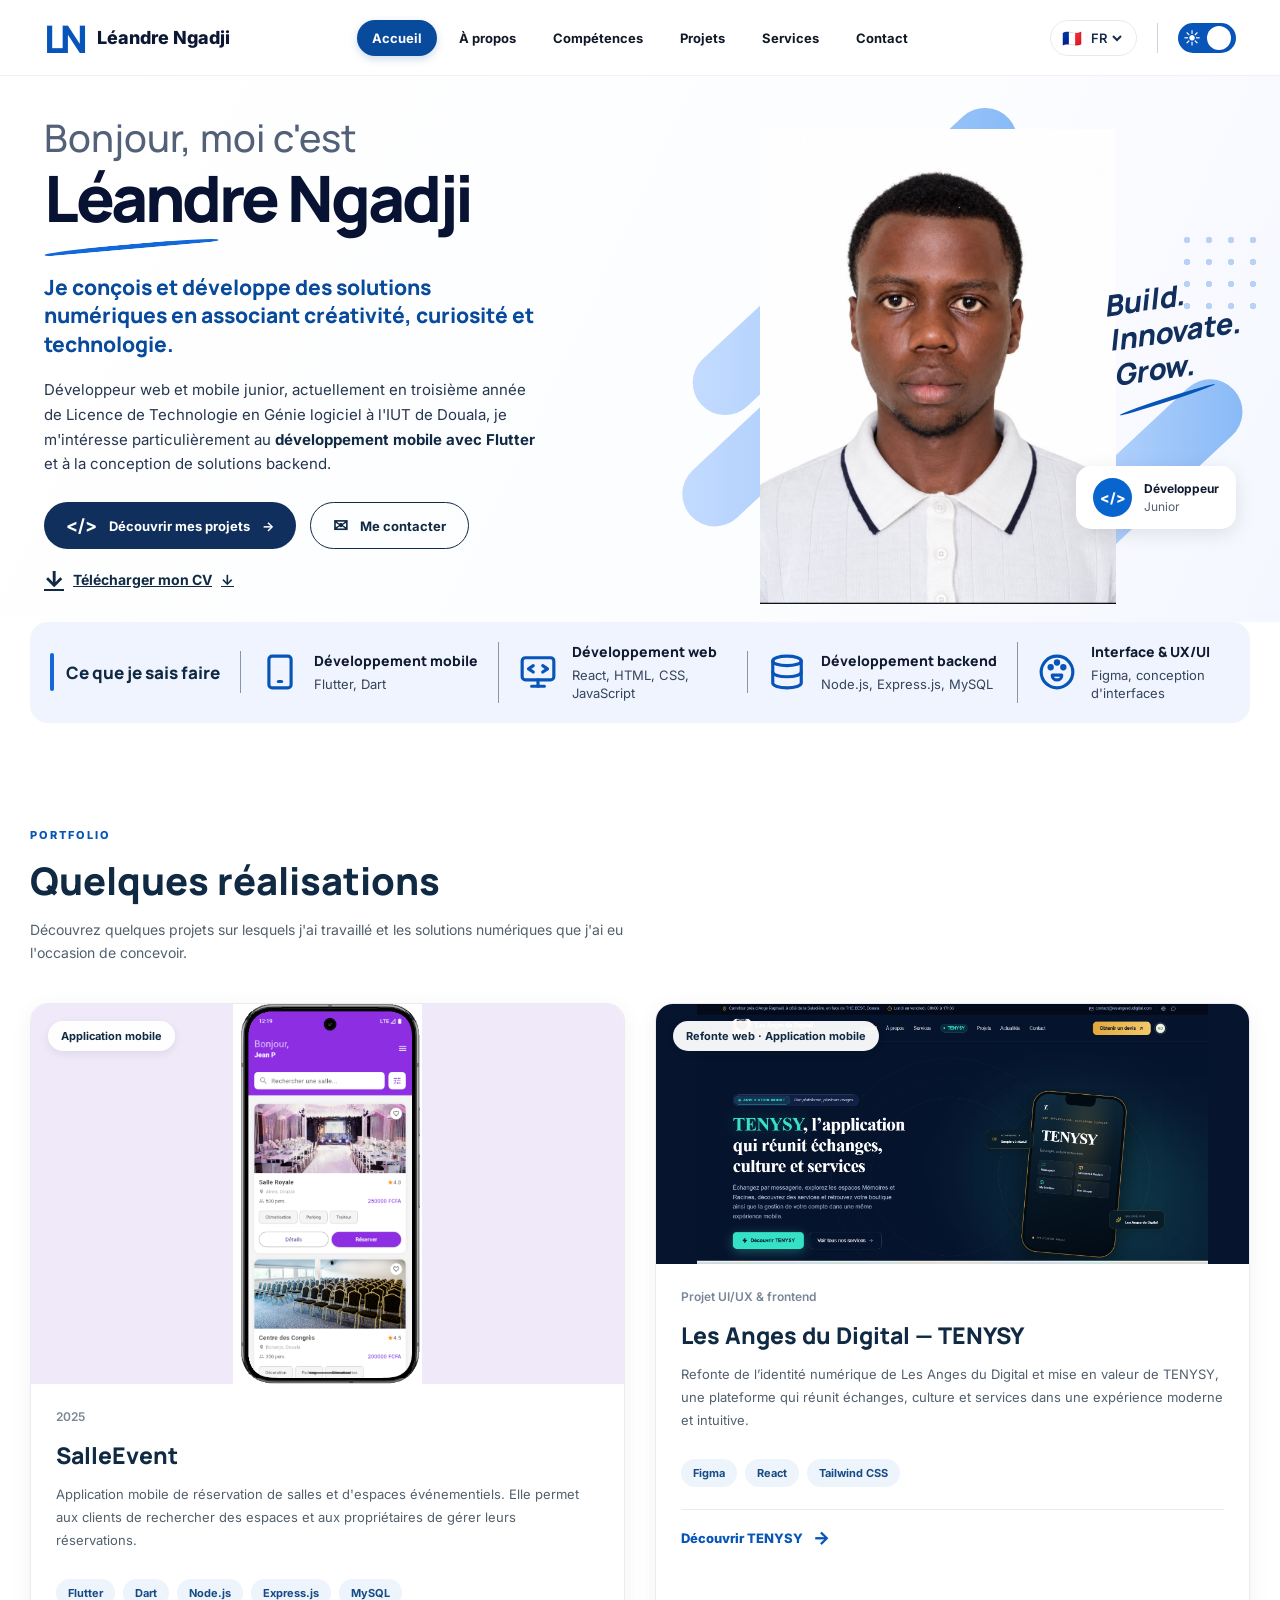
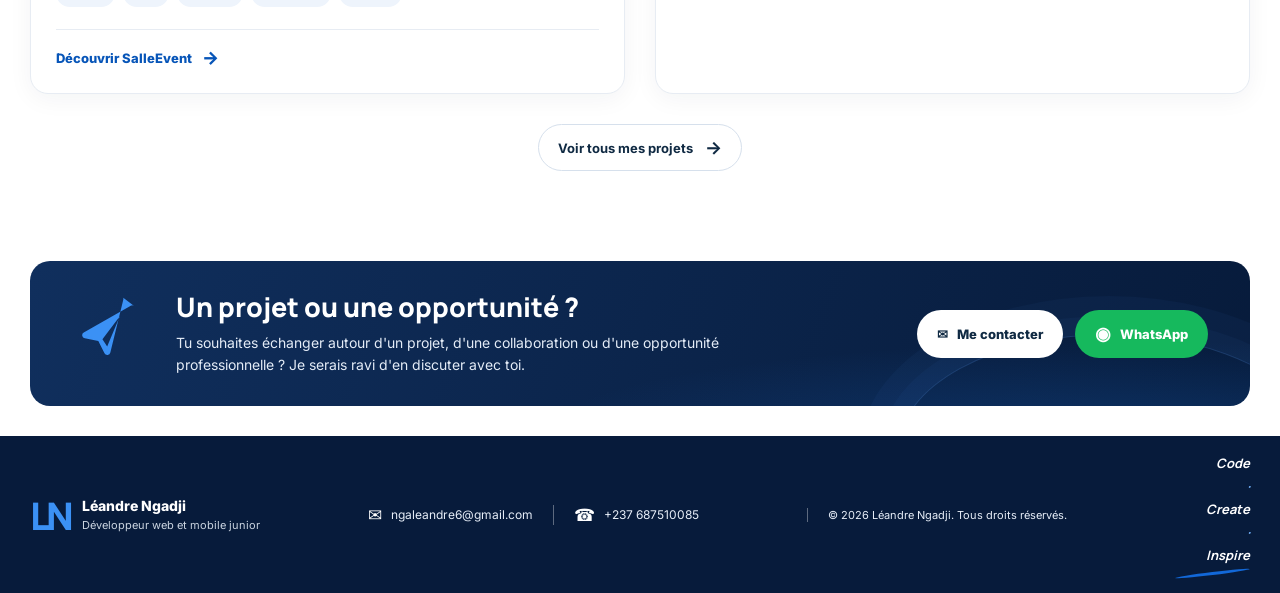
==== commit 08e79938: "final" ====
--- a/index.html
+++ b/index.html
@@ -107,11 +107,7 @@
                     <div class="hero-underline"></div>
 
                     <h2 class="hero-headline">
-
-                        Je conçois des expériences numériques
-                        et développe des applications web et mobiles
-                        qui donnent vie aux idées.
-
+                        Je conçois et développe des solutions numériques en associant créativité, curiosité et technologie.
                     </h2>
 
                     <p class="hero-description">
--- a/assets/css/style.css
+++ b/assets/css/style.css
@@ -847,6 +847,7 @@
 /* CARTE */
 
 .project-card {
+    position: relative;
     overflow: hidden;
 
     background: white;
@@ -1062,6 +1063,23 @@
     font-weight: 800;
 
     transition: 0.3s ease;
+}
+
+.project-link::after {
+    position: absolute;
+    z-index: 1;
+    inset: 0;
+    border-radius: inherit;
+    content: "";
+}
+
+.project-link:focus-visible {
+    outline: none;
+}
+
+.project-link:focus-visible::after {
+    outline: 3px solid #0755b8;
+    outline-offset: -4px;
 }
 
 .project-link:hover {
@@ -4129,6 +4147,7 @@
 }
 
 .portfolio-card {
+    position: relative;
     overflow: hidden;
     border: 1px solid rgba(226, 234, 247, 0.94);
     border-radius: 19px;
@@ -4294,6 +4313,23 @@
     transition: color 0.2s ease, gap 0.2s ease;
 }
 
+.portfolio-card-cta::after {
+    position: absolute;
+    z-index: 1;
+    inset: 0;
+    border-radius: inherit;
+    content: "";
+}
+
+.portfolio-card-cta:focus-visible {
+    outline: none;
+}
+
+.portfolio-card-cta:focus-visible::after {
+    outline: 3px solid #0755b8;
+    outline-offset: -4px;
+}
+
 .portfolio-card-cta:hover {
     color: #5e35b1;
 }
@@ -4311,6 +4347,227 @@
     display: grid;
     place-items: center;
     background: linear-gradient(135deg, #d6e4f3, #aebed0);
+}
+
+.learning-main {
+    max-width: 1200px;
+    margin: 0 auto;
+    padding: 110px 34px 54px;
+}
+
+.learning-hero {
+    display: grid;
+    grid-template-columns: 1.05fr 0.95fr;
+    align-items: center;
+    gap: 42px;
+    margin-top: 18px;
+    padding: 28px 12px 0;
+}
+
+.learning-hero-copy {
+    max-width: 560px;
+}
+
+.learning-tag {
+    display: inline-flex;
+    align-items: center;
+    padding: 8px 14px;
+    border: 1px solid rgba(30, 118, 238, 0.22);
+    border-radius: 999px;
+    color: #0a57cb;
+    background: rgba(13, 102, 217, 0.08);
+    font-size: 12px;
+    font-weight: 800;
+    letter-spacing: 0.8px;
+    text-transform: uppercase;
+}
+
+.learning-hero-copy h1 {
+    margin: 18px 0 16px;
+    color: #101c32;
+    font-family: 'Manrope', sans-serif;
+    font-size: clamp(40px, 4.2vw, 66px);
+    font-weight: 800;
+    letter-spacing: -2px;
+    line-height: 1.05;
+}
+
+.learning-hero-copy p {
+    max-width: 530px;
+    color: #43577d;
+    font-size: 18px;
+    line-height: 1.7;
+}
+
+.learning-actions {
+    margin-top: 28px;
+    display: flex;
+    flex-wrap: wrap;
+    gap: 16px;
+}
+
+.learning-btn {
+    min-height: 52px;
+    padding: 0 22px;
+    display: inline-flex;
+    align-items: center;
+    justify-content: center;
+    border-radius: 14px;
+    font-weight: 800;
+    transition: transform 0.2s ease, box-shadow 0.2s ease;
+}
+
+.learning-btn:hover {
+    transform: translateY(-2px);
+}
+
+.learning-btn-primary {
+    color: #fff;
+    background: linear-gradient(135deg, #ff7a18, #ff4d6d);
+    box-shadow: 0 14px 26px rgba(255, 104, 97, 0.25);
+}
+
+.learning-btn-secondary {
+    border: 1px solid rgba(18, 53, 95, 0.12);
+    color: #123b76;
+    background: rgba(255, 255, 255, 0.7);
+}
+
+.learning-proof {
+    margin-top: 32px;
+    display: flex;
+    flex-wrap: wrap;
+    gap: 18px;
+}
+
+.learning-proof-item {
+    min-width: 120px;
+    padding: 14px 16px;
+    border: 1px solid rgba(9, 79, 170, 0.12);
+    border-radius: 16px;
+    background: rgba(255, 255, 255, 0.7);
+}
+
+.learning-proof-item strong {
+    display: block;
+    color: #112744;
+    font-size: 20px;
+    font-weight: 800;
+}
+
+.learning-proof-item span {
+    color: #597399;
+    font-size: 12px;
+    font-weight: 700;
+}
+
+.learning-hero-visual {
+    display: flex;
+    justify-content: center;
+}
+
+.learning-visual-card {
+    position: relative;
+    width: min(100%, 560px);
+    padding: 16px;
+    border: 1px solid rgba(116, 140, 179, 0.18);
+    border-radius: 28px;
+    background: linear-gradient(135deg, #f7fbff, #edf6ff);
+    box-shadow: 0 26px 64px rgba(21, 69, 133, 0.12);
+}
+
+.learning-visual-card img {
+    display: block;
+    width: 100%;
+    border-radius: 20px;
+    box-shadow: 0 22px 46px rgba(14, 37, 75, 0.15);
+}
+
+.learning-floating-badge {
+    position: absolute;
+    display: flex;
+    align-items: center;
+    gap: 10px;
+    padding: 12px 14px;
+    border: 1px solid rgba(255, 255, 255, 0.7);
+    border-radius: 18px;
+    background: rgba(255, 255, 255, 0.82);
+    backdrop-filter: blur(4px);
+    box-shadow: 0 14px 26px rgba(17, 38, 73, 0.08);
+}
+
+.learning-floating-badge strong {
+    display: block;
+    color: #112744;
+    font-size: 18px;
+    line-height: 1.1;
+}
+
+.learning-floating-badge small {
+    color: #5a7798;
+    font-size: 10px;
+    font-weight: 700;
+}
+
+.learning-badge-emoji {
+    width: 34px;
+    height: 34px;
+    display: inline-flex;
+    align-items: center;
+    justify-content: center;
+    border-radius: 12px;
+    color: #fff;
+    background: linear-gradient(135deg, #ff7a18, #ff4d6d);
+    font-size: 18px;
+    font-weight: 800;
+}
+
+.learning-badge-top {
+    top: 18px;
+    right: 24px;
+}
+
+.learning-badge-bottom {
+    left: 22px;
+    bottom: 18px;
+}
+
+.learning-overview {
+    margin-top: 56px;
+}
+
+body.dark-mode .learning-hero-copy h1,
+body.dark-mode .learning-proof-item strong,
+body.dark-mode .learning-tag,
+body.dark-mode .learning-floating-badge strong {
+    color: #f1f5f9;
+}
+
+body.dark-mode .learning-hero-copy p,
+body.dark-mode .learning-proof-item span,
+body.dark-mode .learning-floating-badge small {
+    color: #a9c5ed;
+}
+
+body.dark-mode .learning-tag {
+    border-color: rgba(124, 164, 255, 0.28);
+    background: rgba(56, 112, 197, 0.15);
+}
+
+body.dark-mode .learning-proof-item,
+body.dark-mode .learning-btn-secondary,
+body.dark-mode .learning-floating-badge {
+    border-color: rgba(140, 161, 205, 0.3);
+    background: rgba(20, 35, 54, 0.72);
+}
+
+body.dark-mode .learning-btn-secondary {
+    color: #dfeeff;
+}
+
+body.dark-mode .learning-visual-card {
+    border-color: rgba(131, 149, 182, 0.24);
+    background: linear-gradient(135deg, #101f35, #173050);
 }
 
 .learning-browser {
@@ -5639,11 +5896,44 @@
     line-height: 1.6;
 }
 
+.salleevent-repository-links .salleevent-repository-heading {
+    margin-bottom: 2px;
+    font-size: 14px;
+}
+
 .salleevent-repository-links a {
     color: var(--salleevent-blue);
     overflow-wrap: anywhere;
     text-decoration: underline;
     text-underline-offset: 3px;
+}
+
+.salleevent-repository-links a.salleevent-button {
+    min-height: 34px;
+    margin-left: 7px;
+    padding: 0 14px;
+    color: #fff;
+    text-decoration: none;
+    vertical-align: middle;
+}
+
+.salleevent-repository-links a.salleevent-button-secondary {
+    color: var(--salleevent-ink);
+}
+
+.formation-page .salleevent-repository-links a.salleevent-button-primary {
+    background: linear-gradient(110deg, #078b83, #00a89e);
+    box-shadow: 0 7px 16px rgba(0, 139, 131, 0.18);
+}
+
+.santevibes-page .salleevent-repository-links a.salleevent-button-primary {
+    background: linear-gradient(110deg, #008f5d, #00c980);
+    box-shadow: 0 7px 16px rgba(0, 173, 112, 0.18);
+}
+
+.tenysy-page .salleevent-repository-links a.salleevent-button-primary {
+    background: linear-gradient(110deg, #087c78, #12bfae);
+    box-shadow: 0 7px 16px rgba(18, 191, 174, 0.18);
 }
 
 .salleevent-contact-link {
@@ -5846,17 +6136,16 @@
 }
 
 .tenysy-page .salleevent-main {
-    --salleevent-ink: #14213d;
-    --salleevent-muted: #56657d;
-    --salleevent-blue: #1768ce;
+    --salleevent-ink: #10233f;
+    --salleevent-muted: #62728d;
+    --salleevent-blue: #12bfae;
 }
 
 .tenysy-banner {
     background:
-        radial-gradient(circle at 54% 115%, rgba(62, 139, 255, 0.92) 0 18%, transparent 18.5%),
-        radial-gradient(circle at 7% 0%, rgba(103, 163, 255, 0.5) 0 21%, transparent 21.5%),
-        linear-gradient(112deg, #174aab 0%, #1768d4 52%, #8ab8ff 100%);
-    box-shadow: 0 12px 30px rgba(27, 86, 177, 0.15);
+        radial-gradient(ellipse at 87% 90%, rgba(12, 129, 131, 0.45), transparent 38%),
+        linear-gradient(112deg, #06152d 0%, #091d39 60%, #092e40 100%);
+    box-shadow: 0 12px 30px rgba(6, 21, 45, 0.18);
 }
 
 .tenysy-banner .salleevent-banner-copy {
@@ -5868,10 +6157,10 @@
     display: inline-flex;
     margin-bottom: 12px;
     padding: 7px 12px;
-    border: 1px solid rgba(255, 255, 255, 0.42);
+    border: 1px solid rgba(47, 222, 196, 0.35);
     border-radius: 20px;
-    color: #fff;
-    background: rgba(255, 255, 255, 0.12);
+    color: #43e0c3;
+    background: rgba(26, 201, 177, 0.1);
     font-size: 10px;
     font-weight: 800;
     letter-spacing: 0.5px;
@@ -5880,7 +6169,7 @@
 
 .tenysy-banner .salleevent-banner-copy p {
     width: auto;
-    color: #fff;
+    color: #bdcbe1;
     font-size: clamp(15px, 2vw, 20px);
     text-align: left;
 }
@@ -5905,11 +6194,11 @@
 
 .tenysy-page .salleevent-overview h2::before,
 .tenysy-page .salleevent-technologies h2::before {
-    background: #1768ff;
+    background: #12bfae;
 }
 
 .tenysy-page .salleevent-overview .salleevent-tagline {
-    color: #1768ff;
+    color: #078f85;
 }
 
 @media (max-width: 650px) {
@@ -5941,3 +6230,320 @@
     }
 }
 
+.santevibes-page .salleevent-main {
+    --salleevent-ink: #17362d;
+    --salleevent-muted: #61776e;
+    --salleevent-blue: #00ad70;
+    --salleevent-purple: #00c980;
+    background:
+        radial-gradient(ellipse at 100% 57%, rgba(196, 255, 227, 0.62), transparent 27%),
+        linear-gradient(135deg, #fff 0%, #f8fbff 65%, #f0f3ff 100%);
+}
+
+.santevibes-page .santevibes-banner {
+    background:
+        radial-gradient(circle at 54% 115%, rgba(0, 221, 143, 0.78) 0 18%, transparent 18.5%),
+        radial-gradient(circle at 7% 0%, rgba(111, 255, 190, 0.3) 0 21%, transparent 21.5%),
+        linear-gradient(112deg, #00a968 0%, #00c77b 54%, #00d58a 100%);
+    box-shadow: 0 12px 30px rgba(0, 173, 112, 0.18);
+}
+
+.santevibes-page .santevibes-banner .salleevent-banner-copy {
+    width: 52%;
+    padding-left: 6%;
+}
+
+.santevibes-project-badge {
+    display: inline-flex;
+    margin-bottom: 12px;
+    padding: 7px 12px;
+    border: 1px solid rgba(255, 255, 255, 0.4);
+    border-radius: 20px;
+    color: #fff;
+    background: rgba(255, 255, 255, 0.13);
+    font-size: 10px;
+    font-weight: 800;
+    letter-spacing: 0.5px;
+    text-transform: uppercase;
+}
+
+.santevibes-banner .salleevent-banner-copy p {
+    width: auto;
+    font-size: clamp(15px, 2vw, 20px);
+    text-align: left;
+}
+
+.santevibes-page .salleevent-overview h2,
+.santevibes-page .salleevent-technologies h2 {
+    color: #17362d;
+}
+
+.santevibes-page .salleevent-overview h2::before,
+.santevibes-page .salleevent-technologies h2::before {
+    background: #00c980;
+}
+
+.santevibes-page .salleevent-overview .salleevent-tagline {
+    color: #009d66;
+}
+
+.santevibes-page .salleevent-features li::before {
+    color: #00ad70;
+}
+
+.santevibes-page .salleevent-repository-links a,
+.santevibes-page .salleevent-contact-link {
+    color: #008f5d;
+}
+
+.santevibes-page .salleevent-tech-list li {
+    border-color: #d7f2e5;
+    color: #245442;
+    background: #e8f8ef;
+}
+
+body.dark-mode .santevibes-page .salleevent-main {
+    background:
+        radial-gradient(ellipse at 100% 57%, rgba(0, 128, 84, 0.24), transparent 27%),
+        linear-gradient(135deg, #0b1c19 0%, #102923 100%);
+}
+
+body.dark-mode .santevibes-page .salleevent-overview h2,
+body.dark-mode .santevibes-page .salleevent-features li,
+body.dark-mode .santevibes-page .salleevent-meta dd,
+body.dark-mode .santevibes-page .salleevent-intro {
+    color: #e6f4ec;
+}
+
+body.dark-mode .santevibes-page .salleevent-tech-list li {
+    border-color: #254a3b;
+    color: #e6f4ec;
+    background: #17382b;
+}
+
+body.dark-mode .santevibes-page .salleevent-repository-links a,
+body.dark-mode .santevibes-page .salleevent-contact-link {
+    color: #76e8b3;
+}
+
+.santevibes-banner-visual {
+    width: 48%;
+    height: 100%;
+    position: absolute;
+    top: 0;
+    right: 0;
+    display: flex;
+    align-items: center;
+    justify-content: center;
+    overflow: hidden;
+}
+
+.santevibes-banner-visual img {
+    width: auto;
+    height: 125%;
+    max-width: 100%;
+    object-fit: contain;
+    filter: drop-shadow(0 10px 15px rgba(5, 23, 61, 0.22));
+}
+
+.santevibes-page .salleevent-meta {
+    grid-template-columns: repeat(2, minmax(0, 1fr));
+}
+
+.santevibes-tech-list {
+    grid-template-columns: repeat(5, minmax(0, 1fr));
+}
+
+@media (max-width: 900px) {
+    .santevibes-tech-list {
+        grid-template-columns: repeat(3, minmax(0, 1fr));
+    }
+}
+
+@media (max-width: 650px) {
+    .santevibes-page .santevibes-banner .salleevent-banner-copy {
+        width: 59%;
+        padding-left: 5%;
+    }
+
+    .santevibes-project-badge {
+        margin-bottom: 8px;
+        padding: 6px 9px;
+        font-size: 8px;
+    }
+
+    .santevibes-banner .salleevent-banner-copy p {
+        max-width: 145px;
+        font-size: 14px;
+    }
+
+    .santevibes-banner-visual {
+        width: 44%;
+    }
+
+    .santevibes-banner-visual img {
+        height: 112%;
+    }
+
+    .santevibes-tech-list {
+        grid-template-columns: repeat(2, minmax(0, 1fr));
+    }
+}
+
+.formation-page .formation-banner {
+    background:
+        radial-gradient(circle at 54% 115%, rgba(48, 186, 175, 0.2) 0 18%, transparent 18.5%),
+        radial-gradient(circle at 7% 0%, rgba(255, 255, 255, 0.7) 0 21%, transparent 21.5%),
+        linear-gradient(112deg, #d9f0eb 0%, #ccebe5 58%, #bfe3df 100%);
+    box-shadow: 0 12px 30px rgba(15, 105, 103, 0.12);
+}
+
+.formation-page .salleevent-main {
+    --salleevent-ink: #12474a;
+    --salleevent-muted: #547579;
+    --salleevent-blue: #078b83;
+    --salleevent-purple: #f27b48;
+    background:
+        radial-gradient(ellipse at 100% 57%, rgba(202, 239, 230, 0.72), transparent 27%),
+        linear-gradient(135deg, #fff 0%, #f8fcfb 65%, #eff8f5 100%);
+}
+
+.formation-page .formation-banner h1,
+.formation-page .formation-banner .salleevent-banner-copy p {
+    color: #075d63;
+}
+
+.formation-project-badge {
+    display: inline-flex;
+    margin-bottom: 10px;
+    padding: 7px 12px;
+    border: 1px solid rgba(0, 115, 111, 0.15);
+    border-radius: 20px;
+    color: #087c78;
+    background: rgba(255, 255, 255, 0.72);
+    font-size: 10px;
+    font-weight: 800;
+    letter-spacing: 0.5px;
+    text-transform: uppercase;
+}
+
+.formation-page .formation-banner .salleevent-banner-copy {
+    width: 50%;
+    padding-left: 6%;
+}
+
+.formation-page .formation-banner h1 {
+    font-size: clamp(29px, 4vw, 46px);
+    letter-spacing: -1.5px;
+}
+
+.formation-banner .salleevent-banner-copy p {
+    width: auto;
+    text-align: left;
+}
+
+.formation-banner-visual {
+    width: 53%;
+    height: 100%;
+    position: absolute;
+    top: 0;
+    right: 0;
+    display: flex;
+    align-items: center;
+    justify-content: center;
+    overflow: hidden;
+    mask-image: linear-gradient(90deg, transparent 0%, #000 14%);
+}
+
+.formation-banner-visual img {
+    width: 100%;
+    height: 100%;
+    padding: 12px 20px 12px 0;
+    display: block;
+    object-fit: contain;
+}
+
+.formation-page .salleevent-overview h2::before,
+.formation-page .salleevent-technologies h2::before {
+    background: #00a89e;
+}
+
+.formation-page .salleevent-overview .salleevent-tagline {
+    color: #078b83;
+}
+
+.formation-page .salleevent-features li::before {
+    color: #078b83;
+}
+
+.formation-page .salleevent-repository-links a,
+.formation-page .salleevent-contact-link {
+    color: #087c78;
+}
+
+.formation-page .salleevent-tech-list li {
+    border-color: #d7eee8;
+    color: #245c5b;
+    background: #e8f6f1;
+}
+
+body.dark-mode .formation-page .salleevent-overview h2,
+body.dark-mode .formation-page .salleevent-features li,
+body.dark-mode .formation-page .salleevent-meta dd,
+body.dark-mode .formation-page .salleevent-intro {
+    color: #e8effa;
+}
+
+body.dark-mode .formation-page .salleevent-main {
+    background:
+        radial-gradient(ellipse at 100% 57%, rgba(25, 115, 108, 0.25), transparent 27%),
+        linear-gradient(135deg, #0b1c20 0%, #102a2d 100%);
+}
+
+body.dark-mode .formation-page .salleevent-tech-list li {
+    border-color: #254a48;
+    color: #e6f4f1;
+    background: #173836;
+}
+
+body.dark-mode .formation-page .salleevent-repository-links a,
+body.dark-mode .formation-page .salleevent-contact-link {
+    color: #72d9c8;
+}
+
+body.dark-mode .formation-page .formation-banner h1,
+body.dark-mode .formation-page .formation-banner .salleevent-banner-copy p {
+    color: #075d63;
+}
+
+@media (max-width: 650px) {
+    .formation-project-badge {
+        margin-bottom: 8px;
+        padding: 6px 9px;
+        font-size: 8px;
+    }
+
+    .formation-page .formation-banner .salleevent-banner-copy {
+        width: 58%;
+        padding-left: 5%;
+    }
+
+    .formation-page .formation-banner h1 {
+        max-width: 190px;
+        font-size: clamp(25px, 7vw, 34px);
+    }
+
+    .formation-banner .salleevent-banner-copy p {
+        max-width: 150px;
+        font-size: 14px;
+    }
+
+    .formation-banner-visual {
+        width: 48%;
+    }
+
+    .formation-banner-visual img {
+        padding: 8px 8px 8px 0;
+    }
+}
+
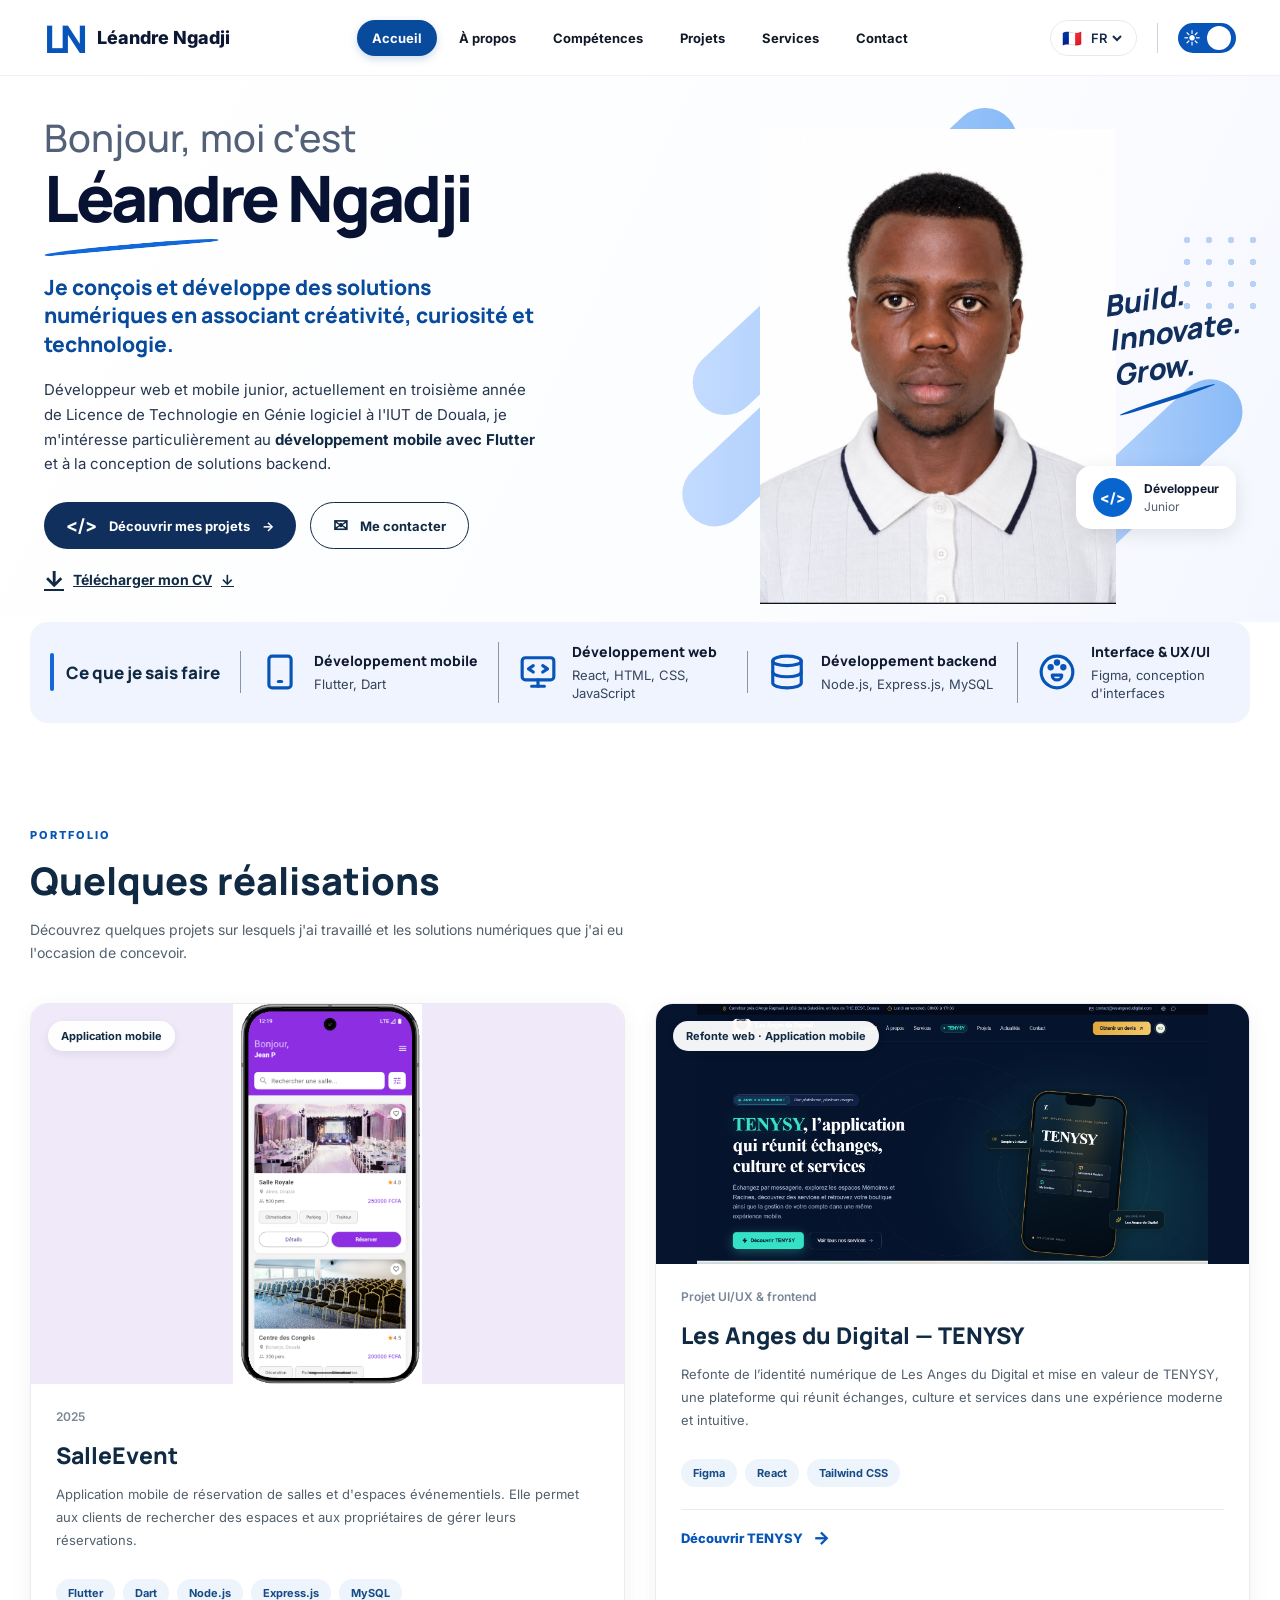
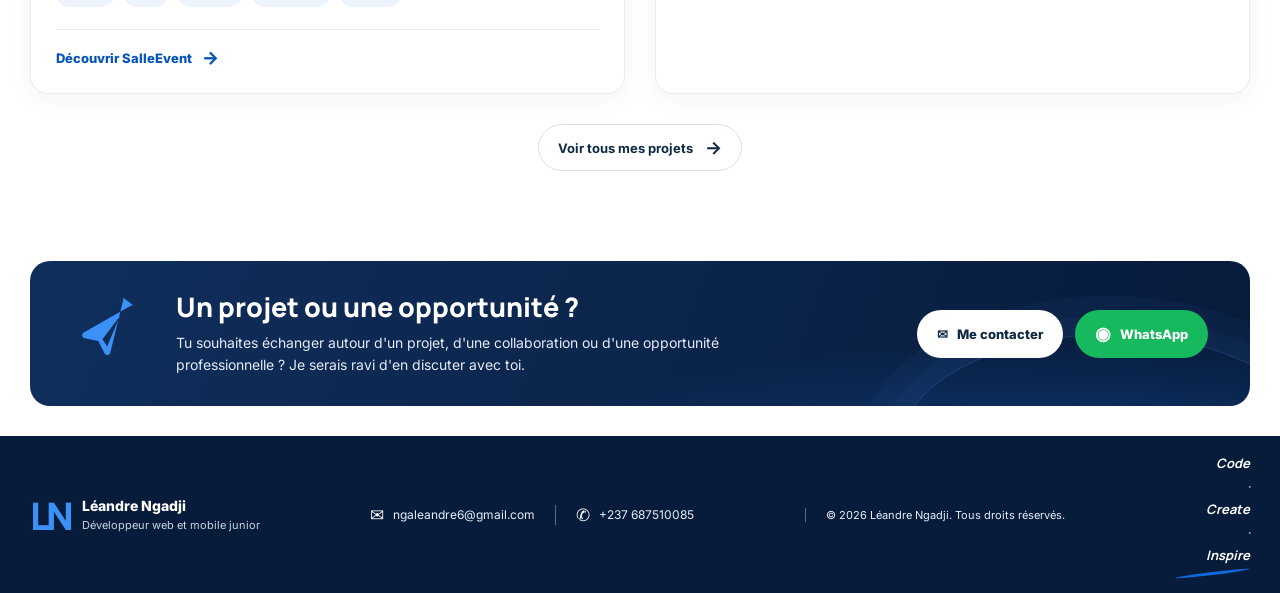
==== commit ca25ed33: "f" ====
--- a/index.html
+++ b/index.html
@@ -538,7 +538,7 @@
                     </a>
 
                     <a href="tel:+237687510085" class="footer-contact-item">
-                        <span aria-hidden="true">☎</span>
+                        <span aria-hidden="true">✆</span>
                         <span>+237 687510085</span>
                     </a>
                 </div>
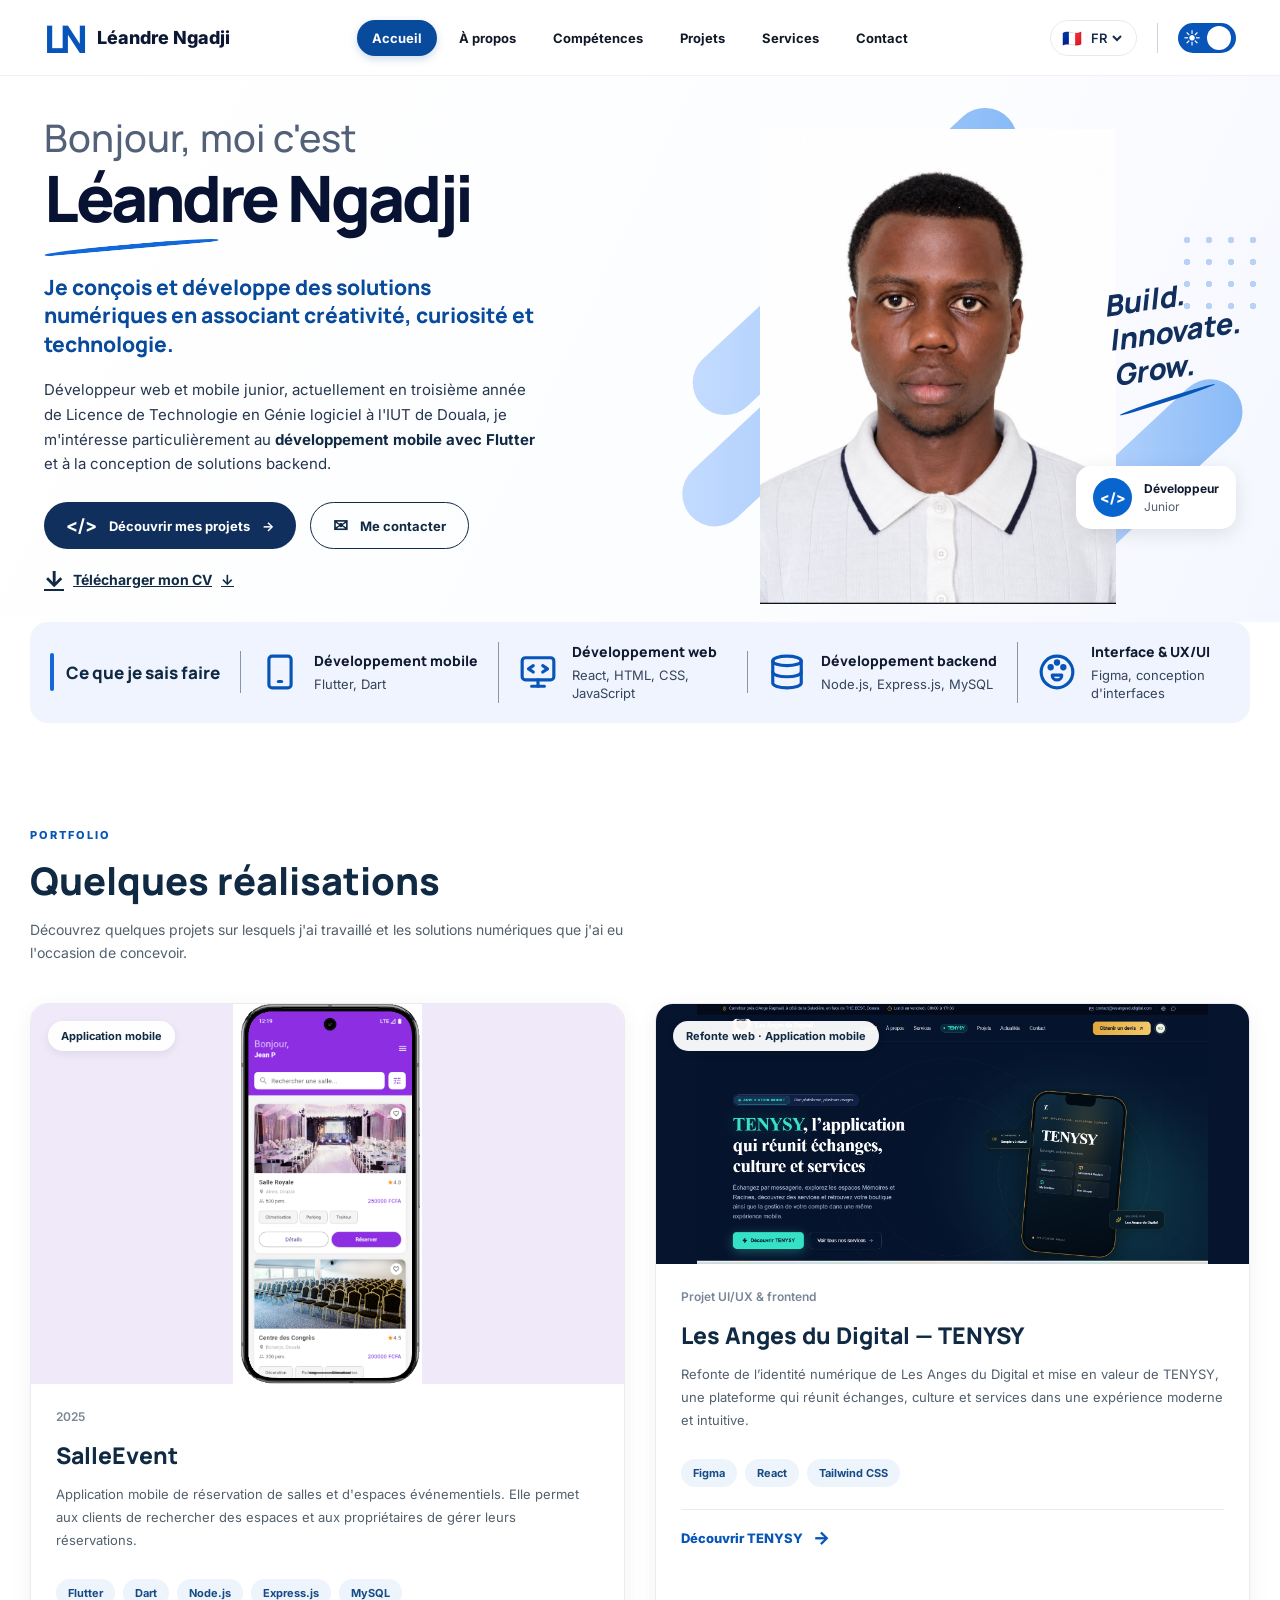
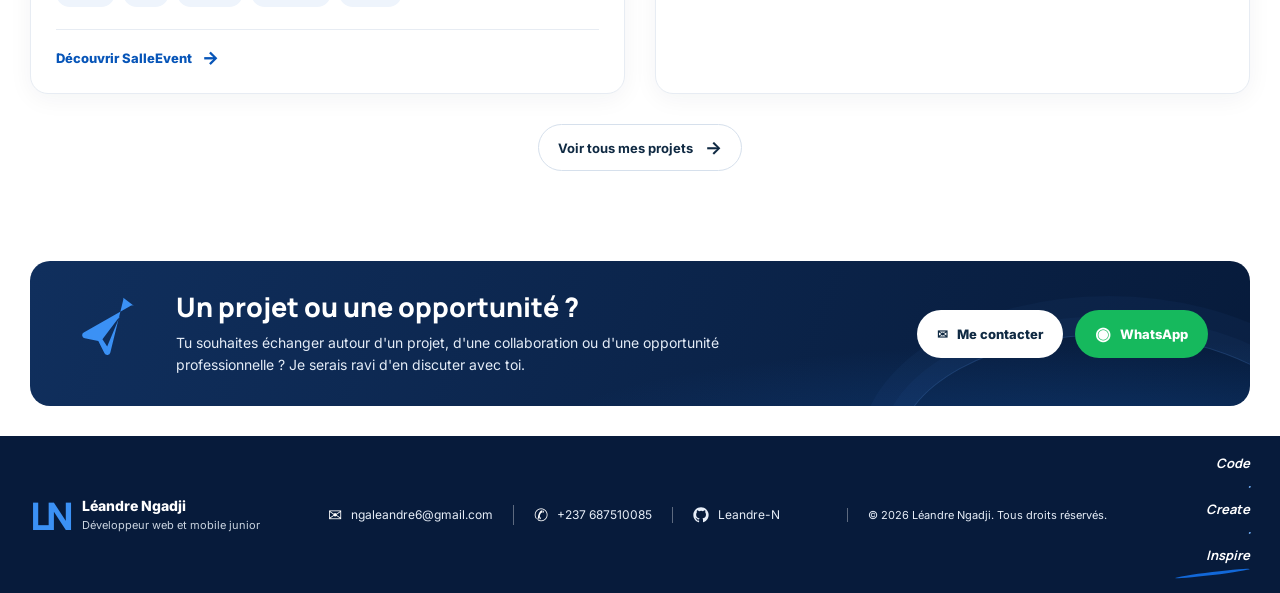
==== commit 12ce905a: "cv" ====
--- a/index.html
+++ b/index.html
@@ -541,6 +541,13 @@
                         <span aria-hidden="true">✆</span>
                         <span>+237 687510085</span>
                     </a>
+
+                    <a href="https://github.com/Leandre-N" class="footer-contact-item" target="_blank" rel="noopener noreferrer">
+                        <svg width="16" height="16" viewBox="0 0 24 24" fill="currentColor" aria-hidden="true" focusable="false">
+                            <path d="M12 .5C5.65.5.5 5.65.5 12c0 5.08 3.29 9.38 7.86 10.9.58.11.79-.25.79-.56v-2.18c-3.2.7-3.88-1.54-3.88-1.54-.53-1.35-1.3-1.71-1.3-1.71-1.06-.72.08-.71.08-.71 1.17.08 1.78 1.2 1.78 1.2 1.04 1.79 2.72 1.27 3.39.97.1-.76.41-1.27.75-1.56-2.55-.29-5.24-1.28-5.24-5.68 0-1.25.45-2.28 1.19-3.08-.12-.29-.52-1.46.11-3.04 0 0 .97-.31 3.18 1.18a11.04 11.04 0 0 1 5.8 0c2.2-1.49 3.17-1.18 3.17-1.18.63 1.58.23 2.75.11 3.04.74.8 1.18 1.83 1.18 3.08 0 4.41-2.7 5.38-5.27 5.66.42.36.79 1.07.79 2.16v3.2c0 .31.21.68.8.56A11.51 11.51 0 0 0 23.5 12C23.5 5.65 18.35.5 12 .5z"/>
+                        </svg>
+                        <span>Leandre-N</span>
+                    </a>
                 </div>
 
                 <p class="footer-copyright">
